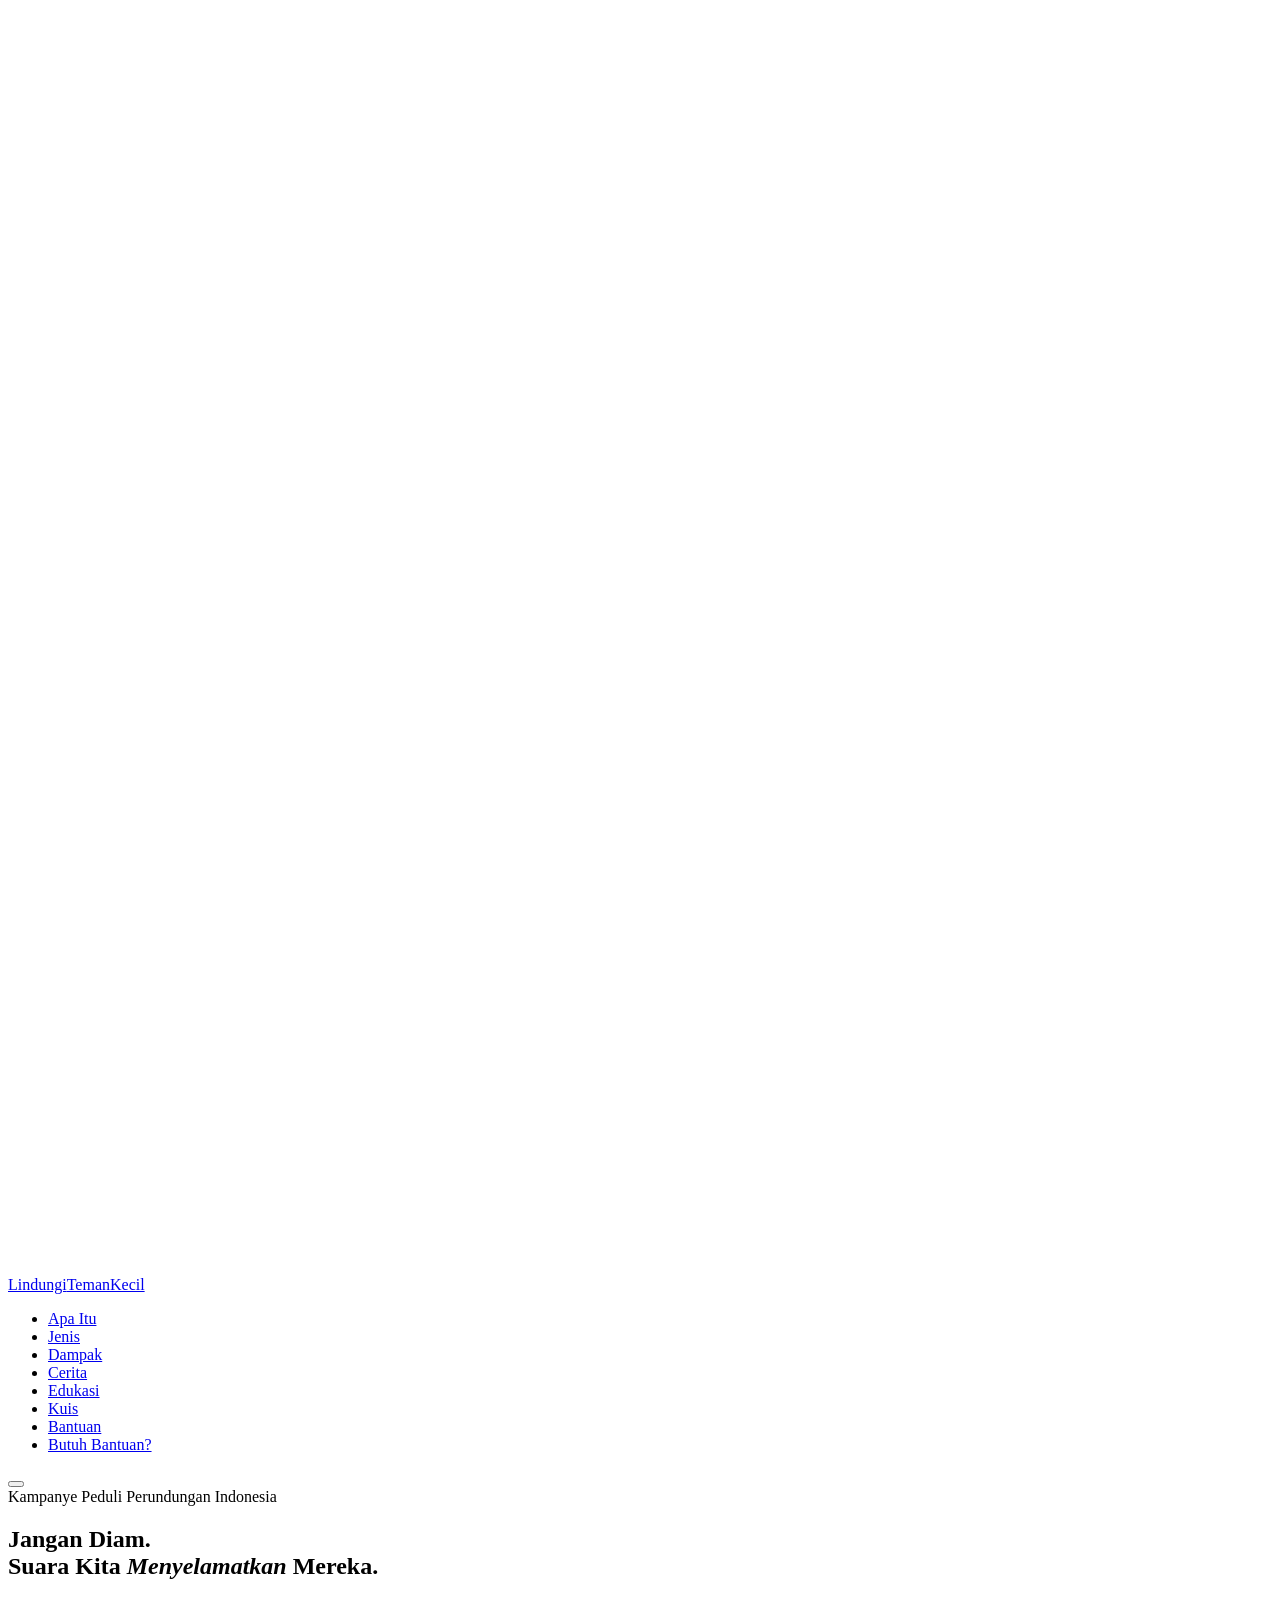
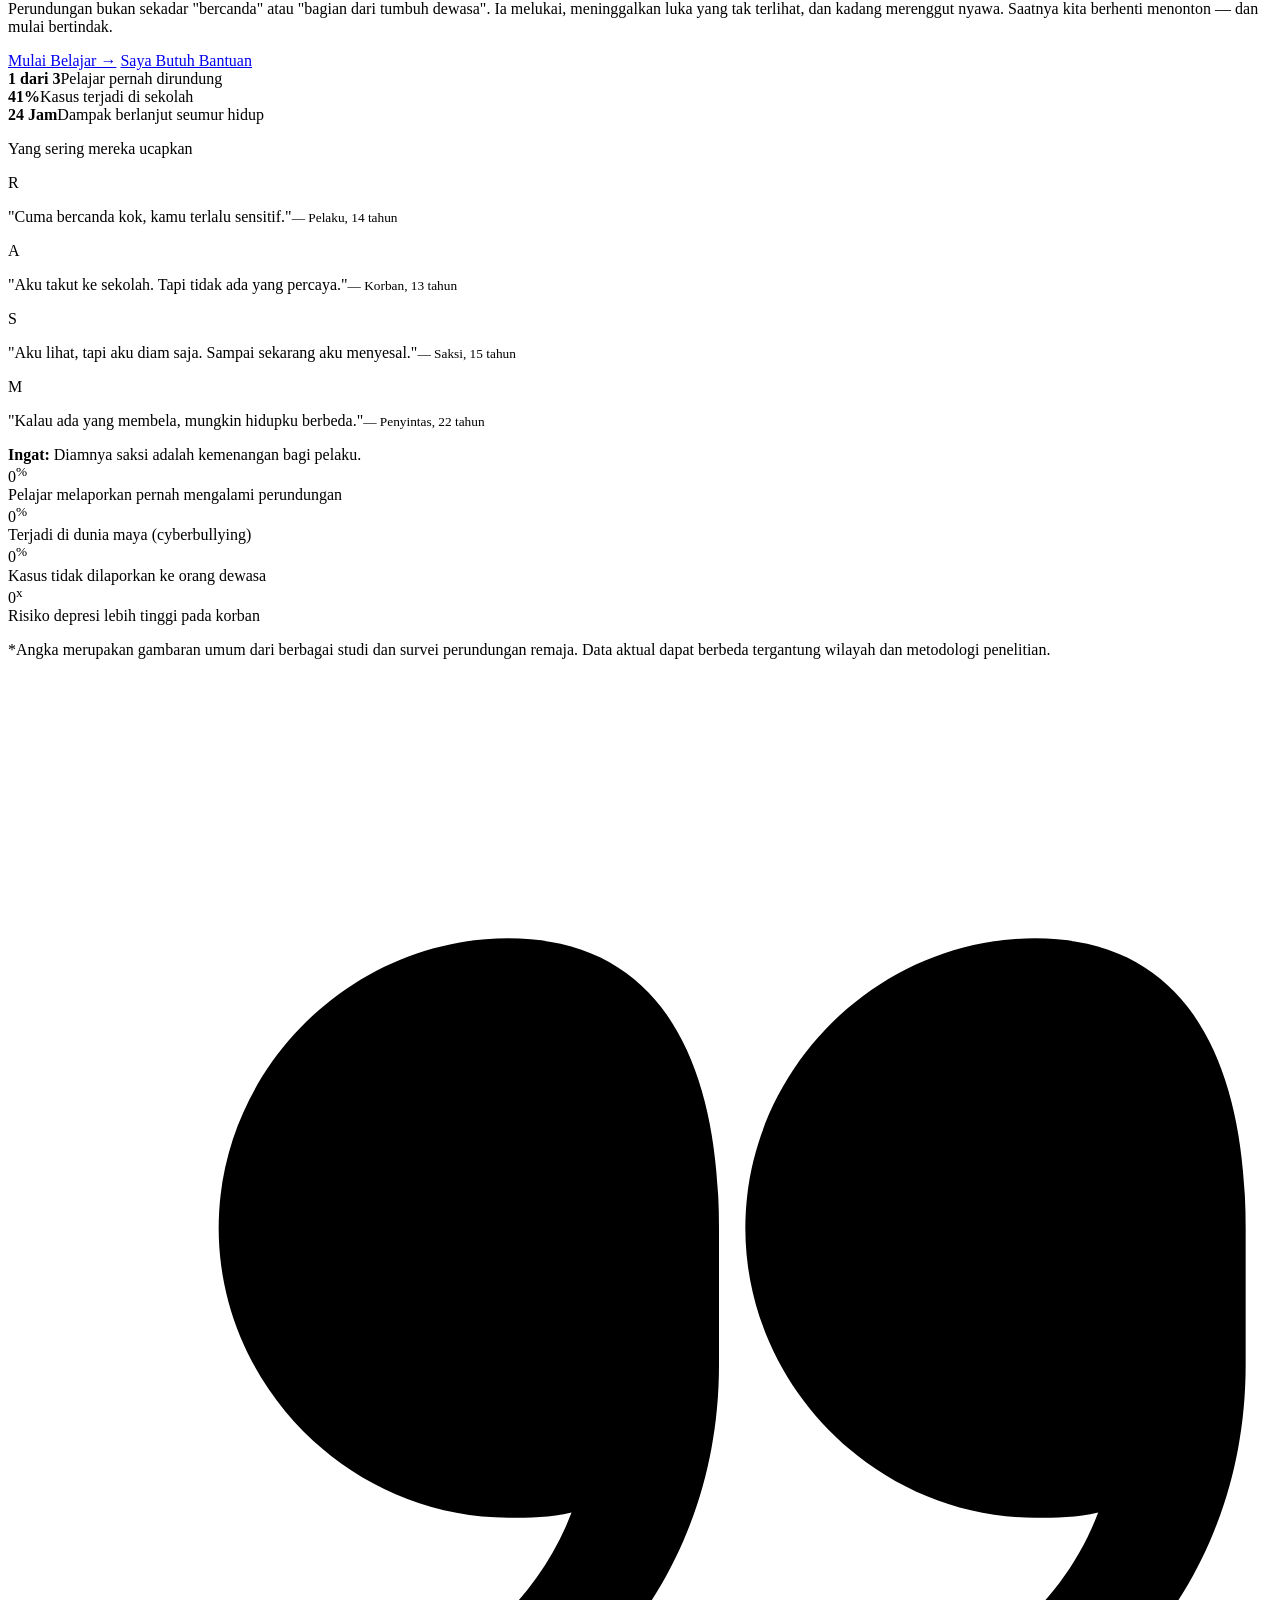
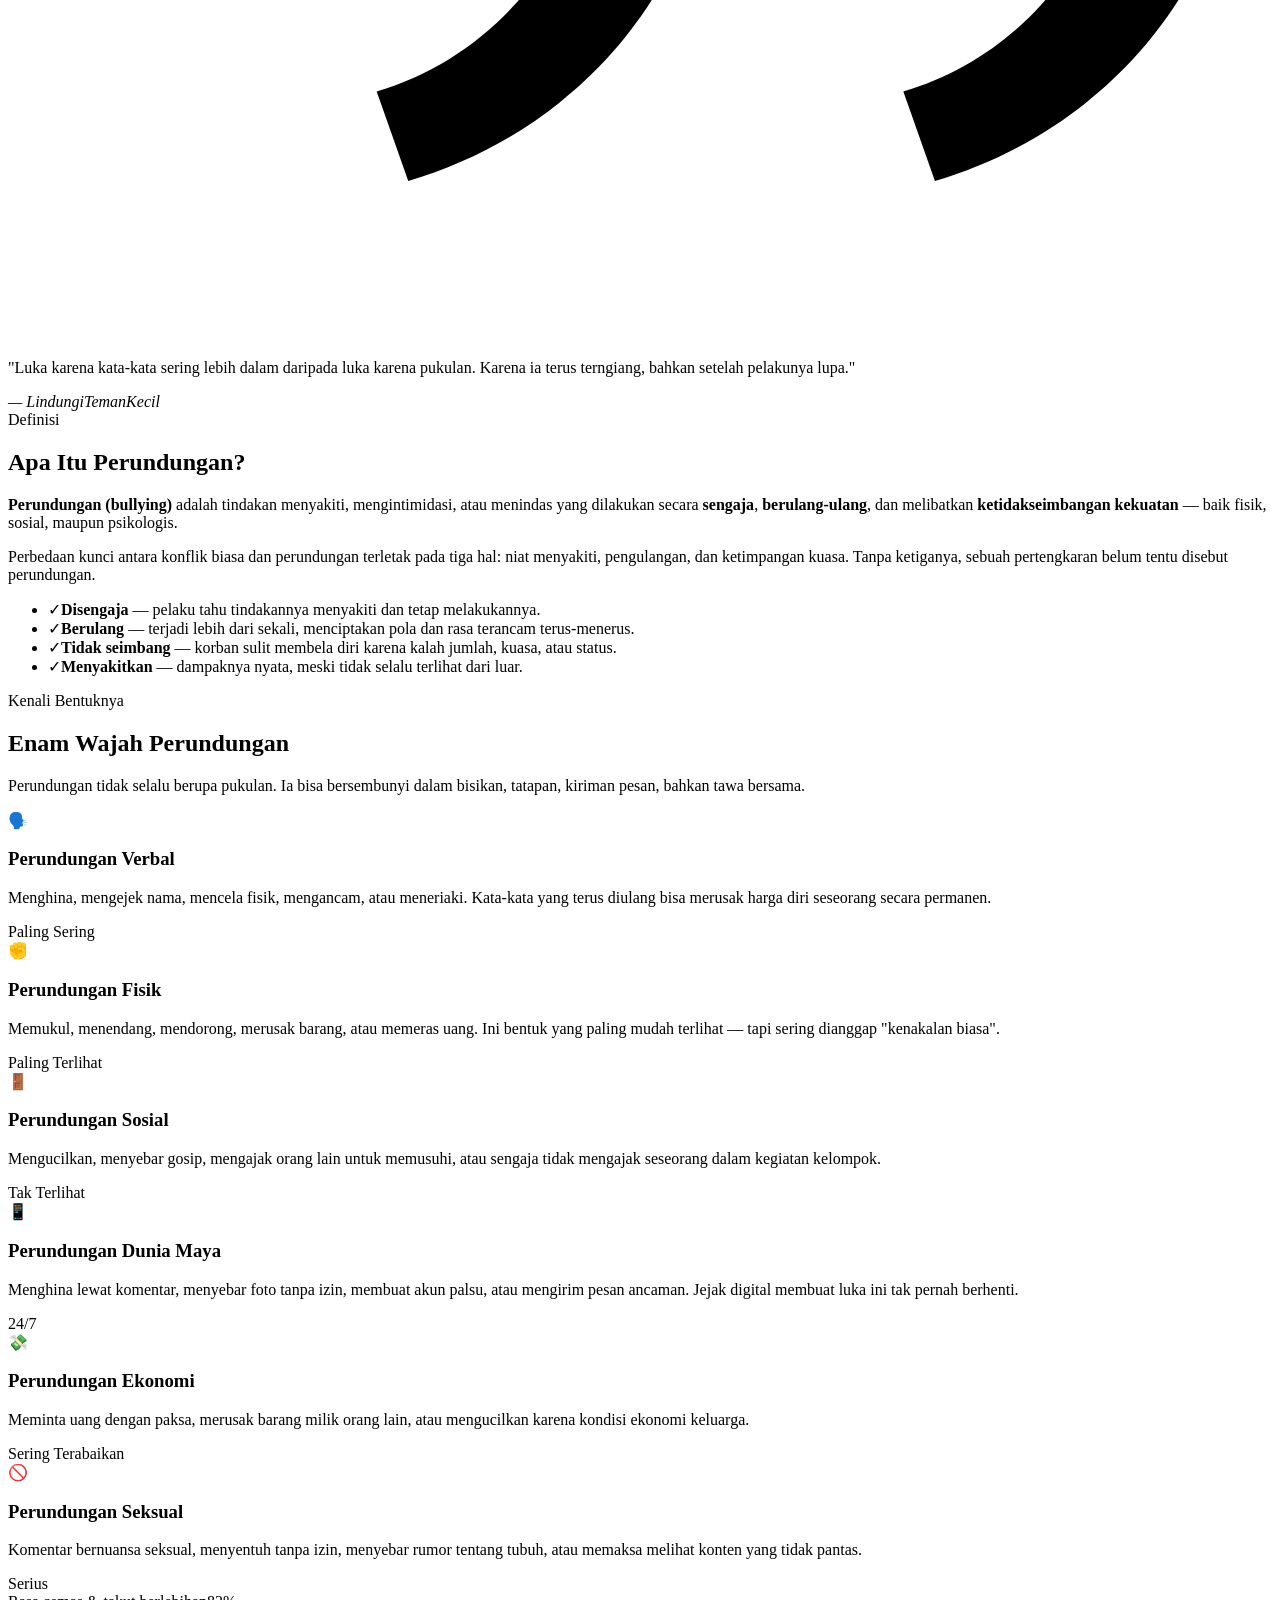
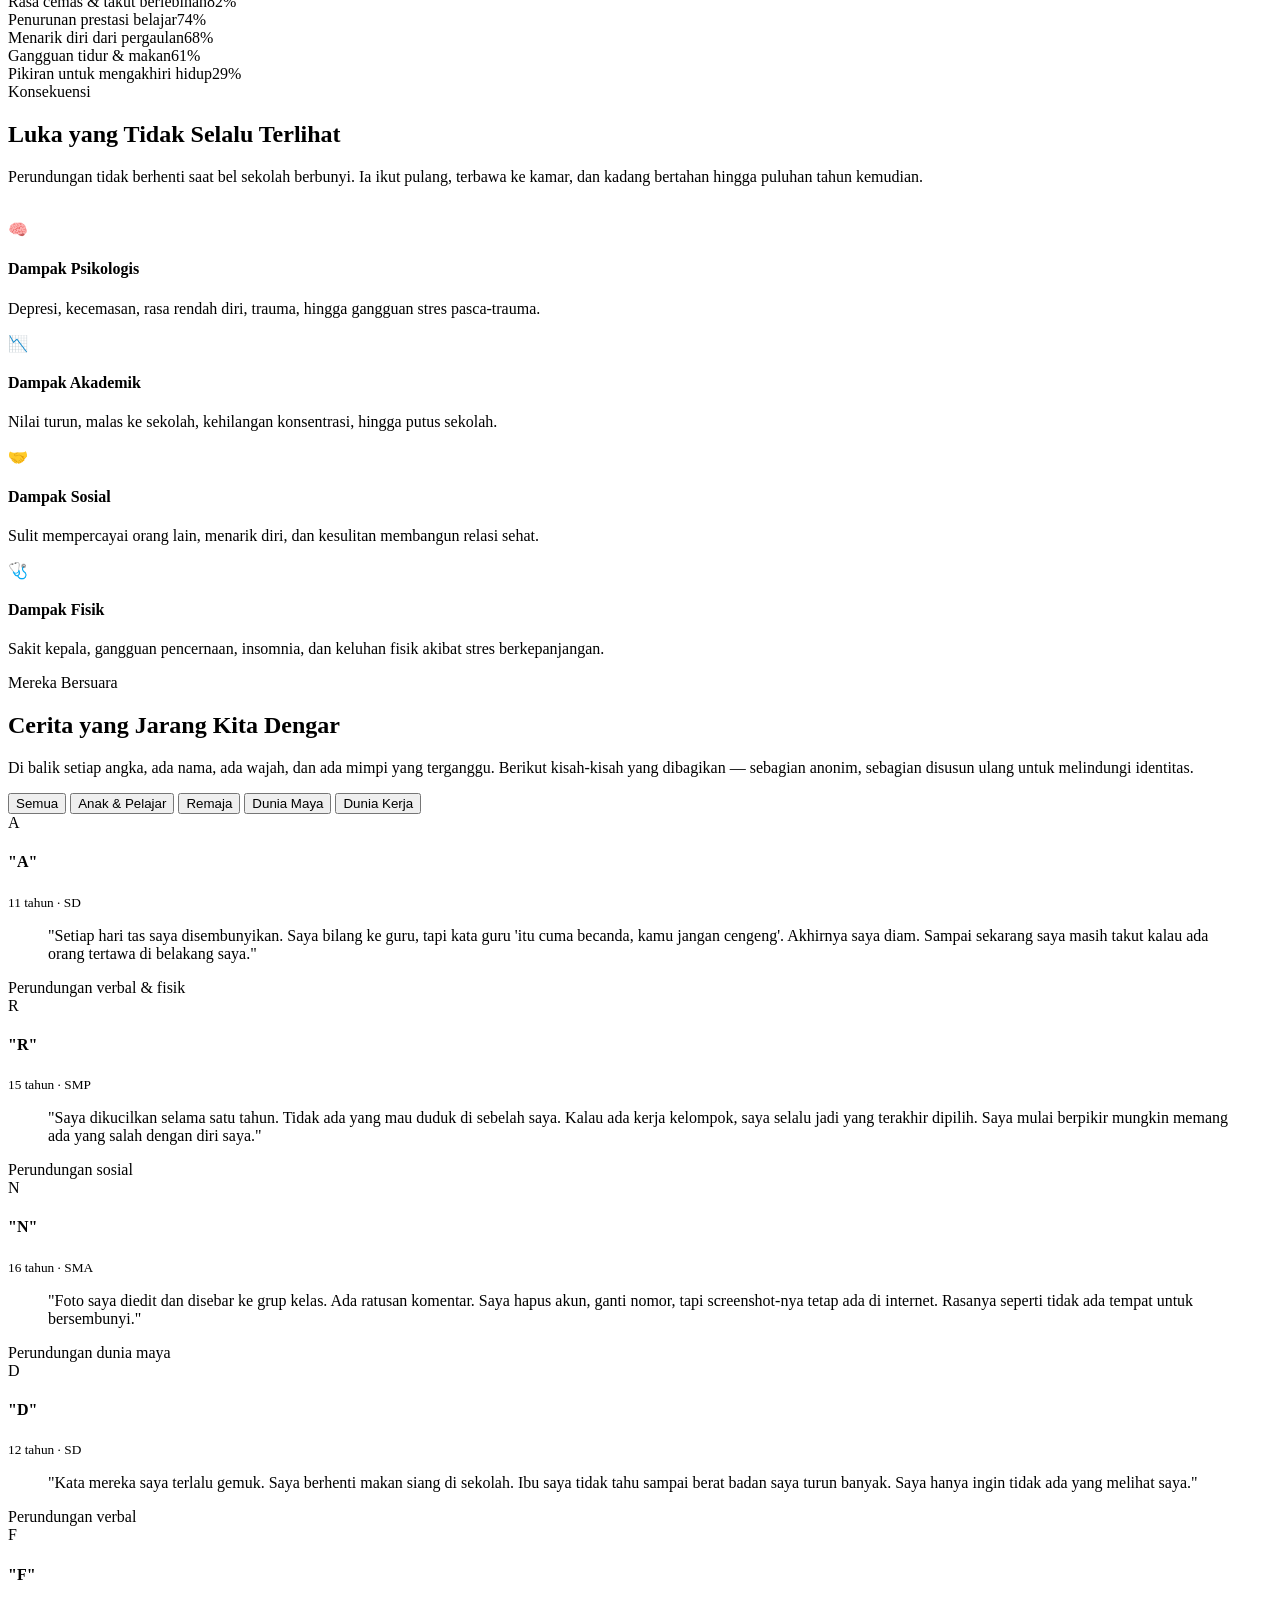
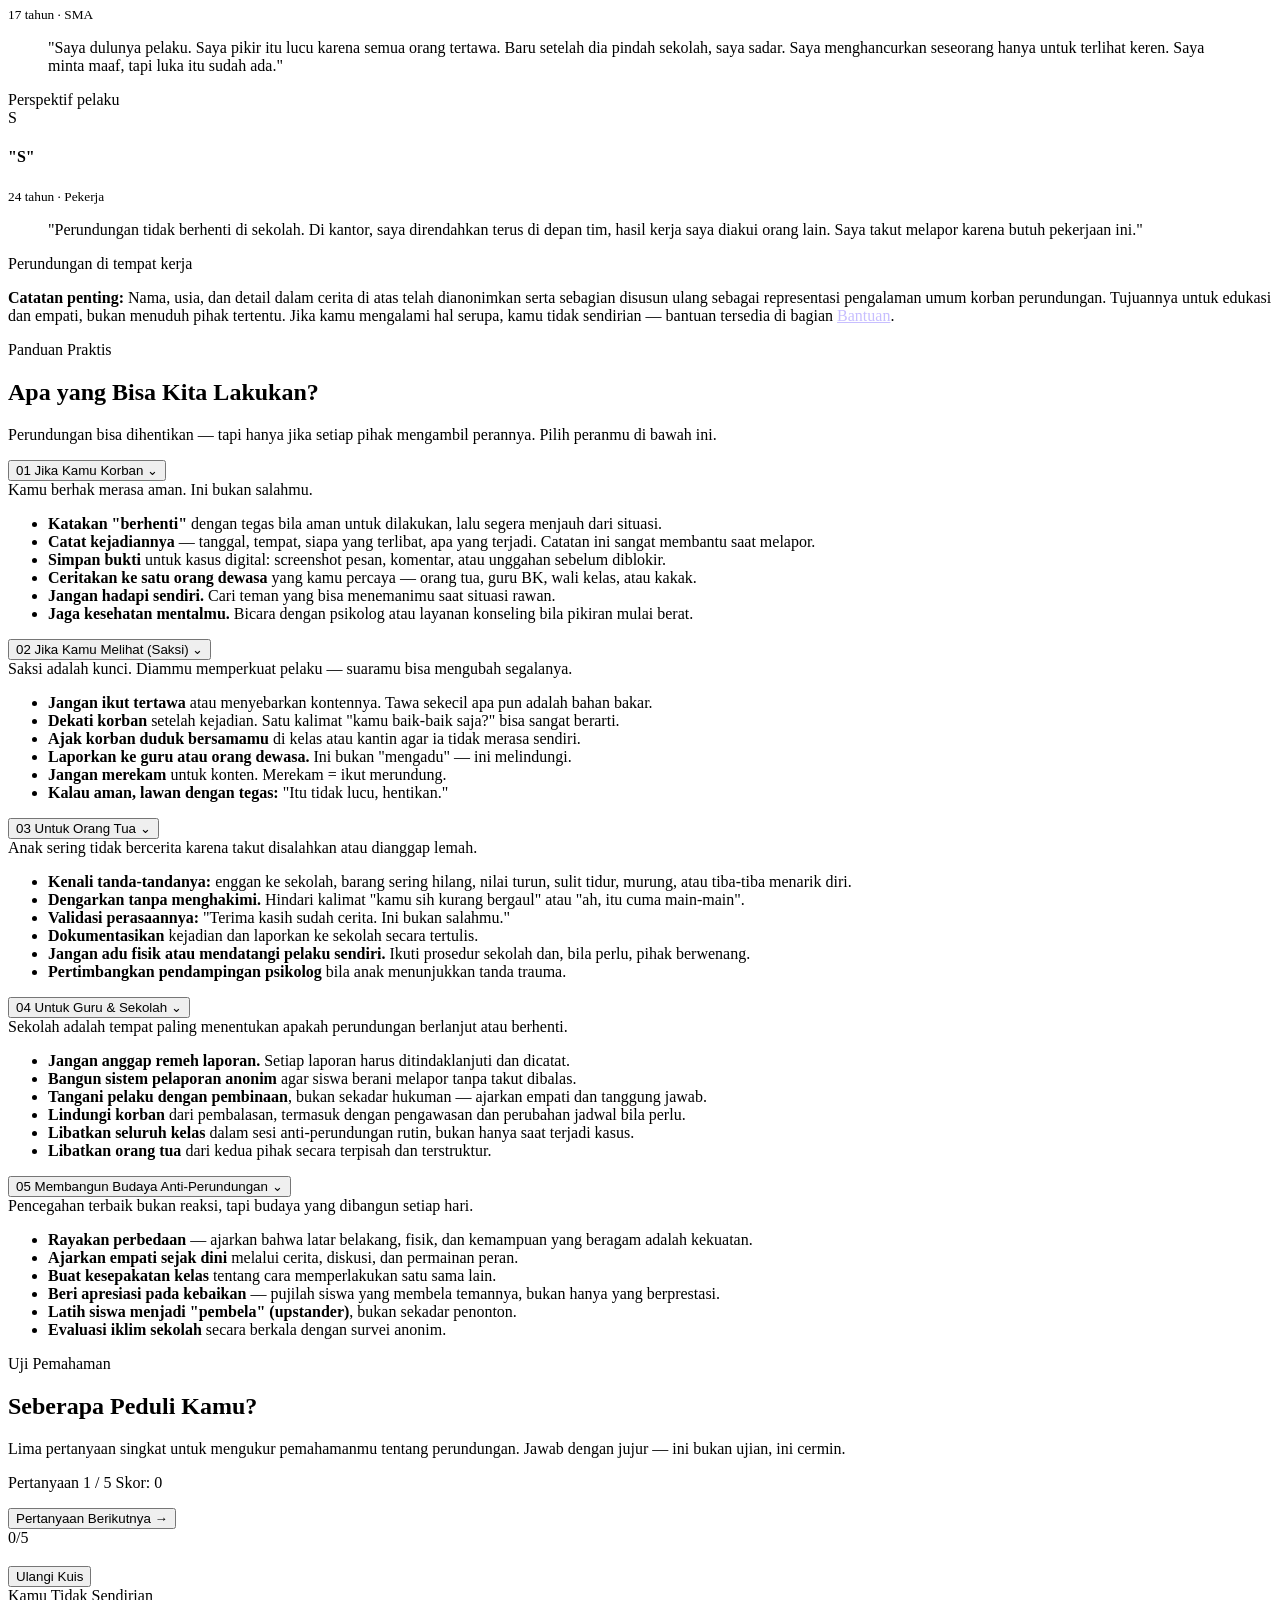
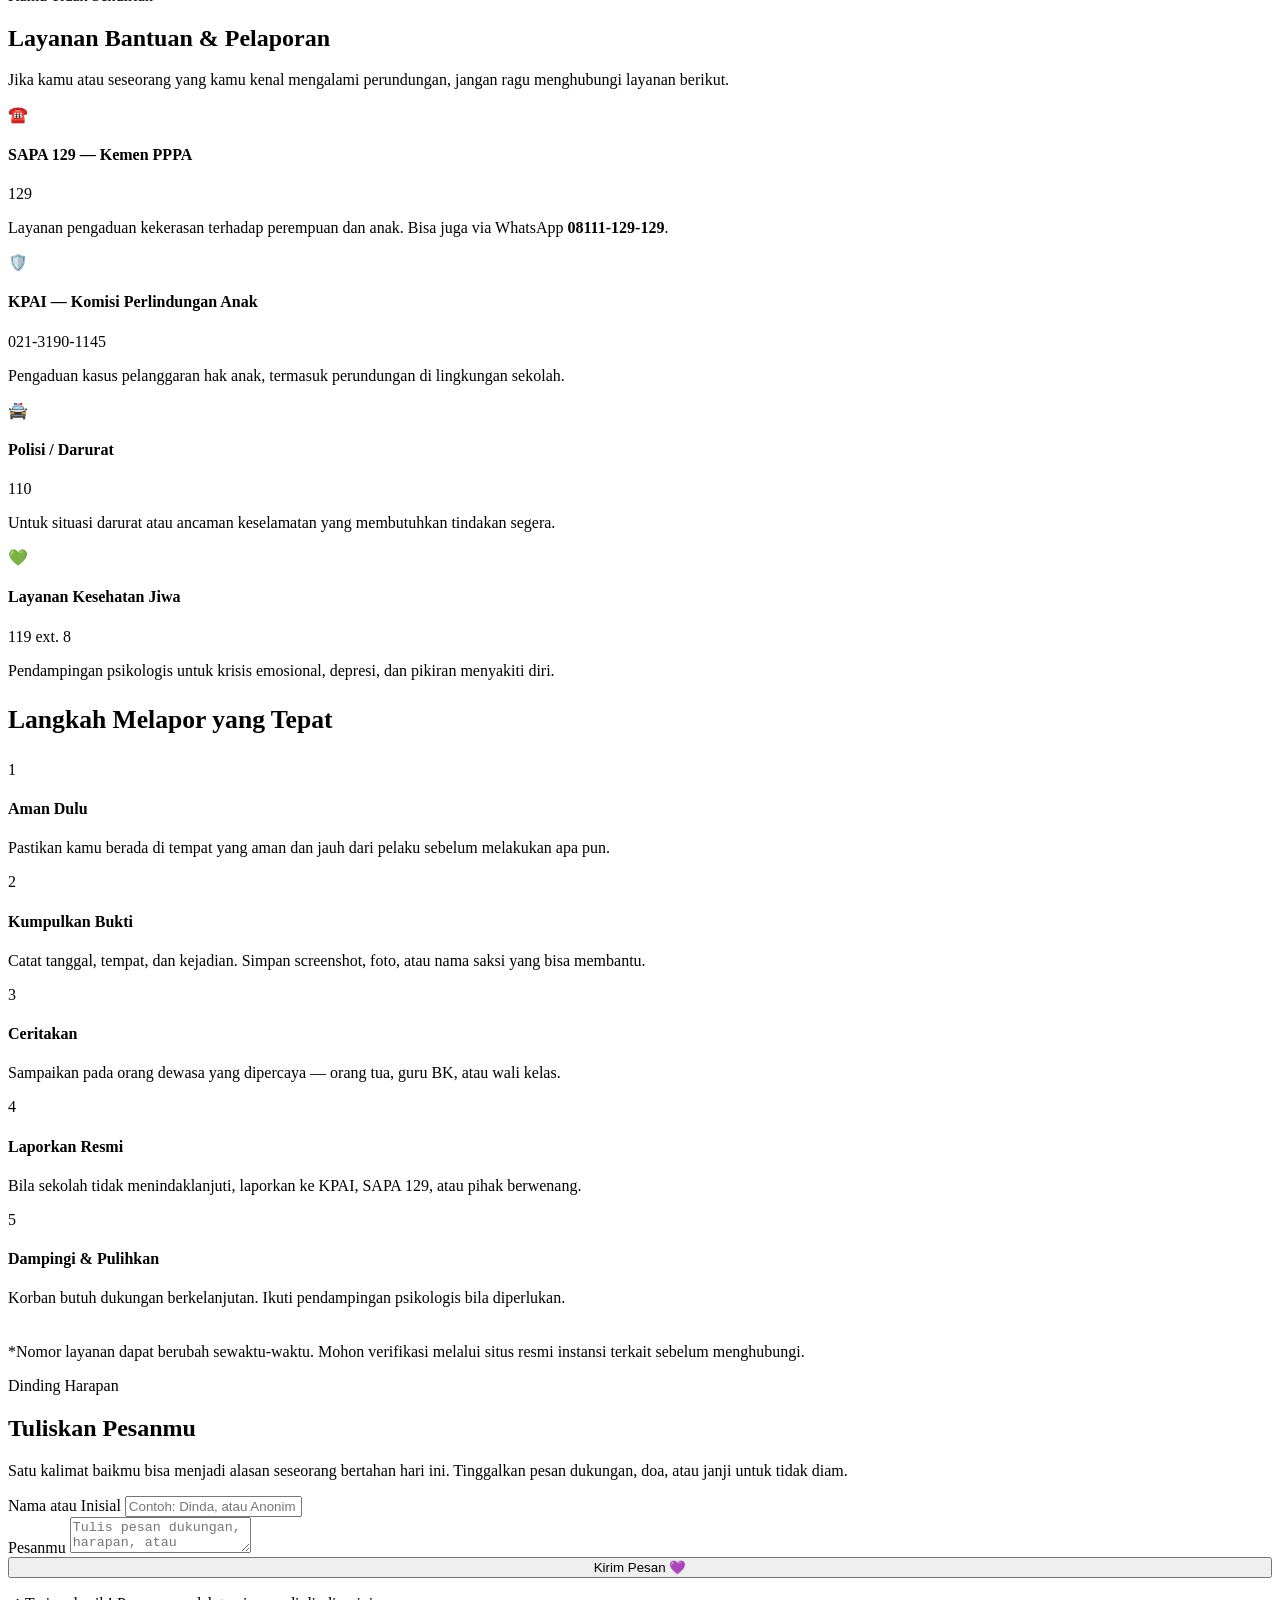
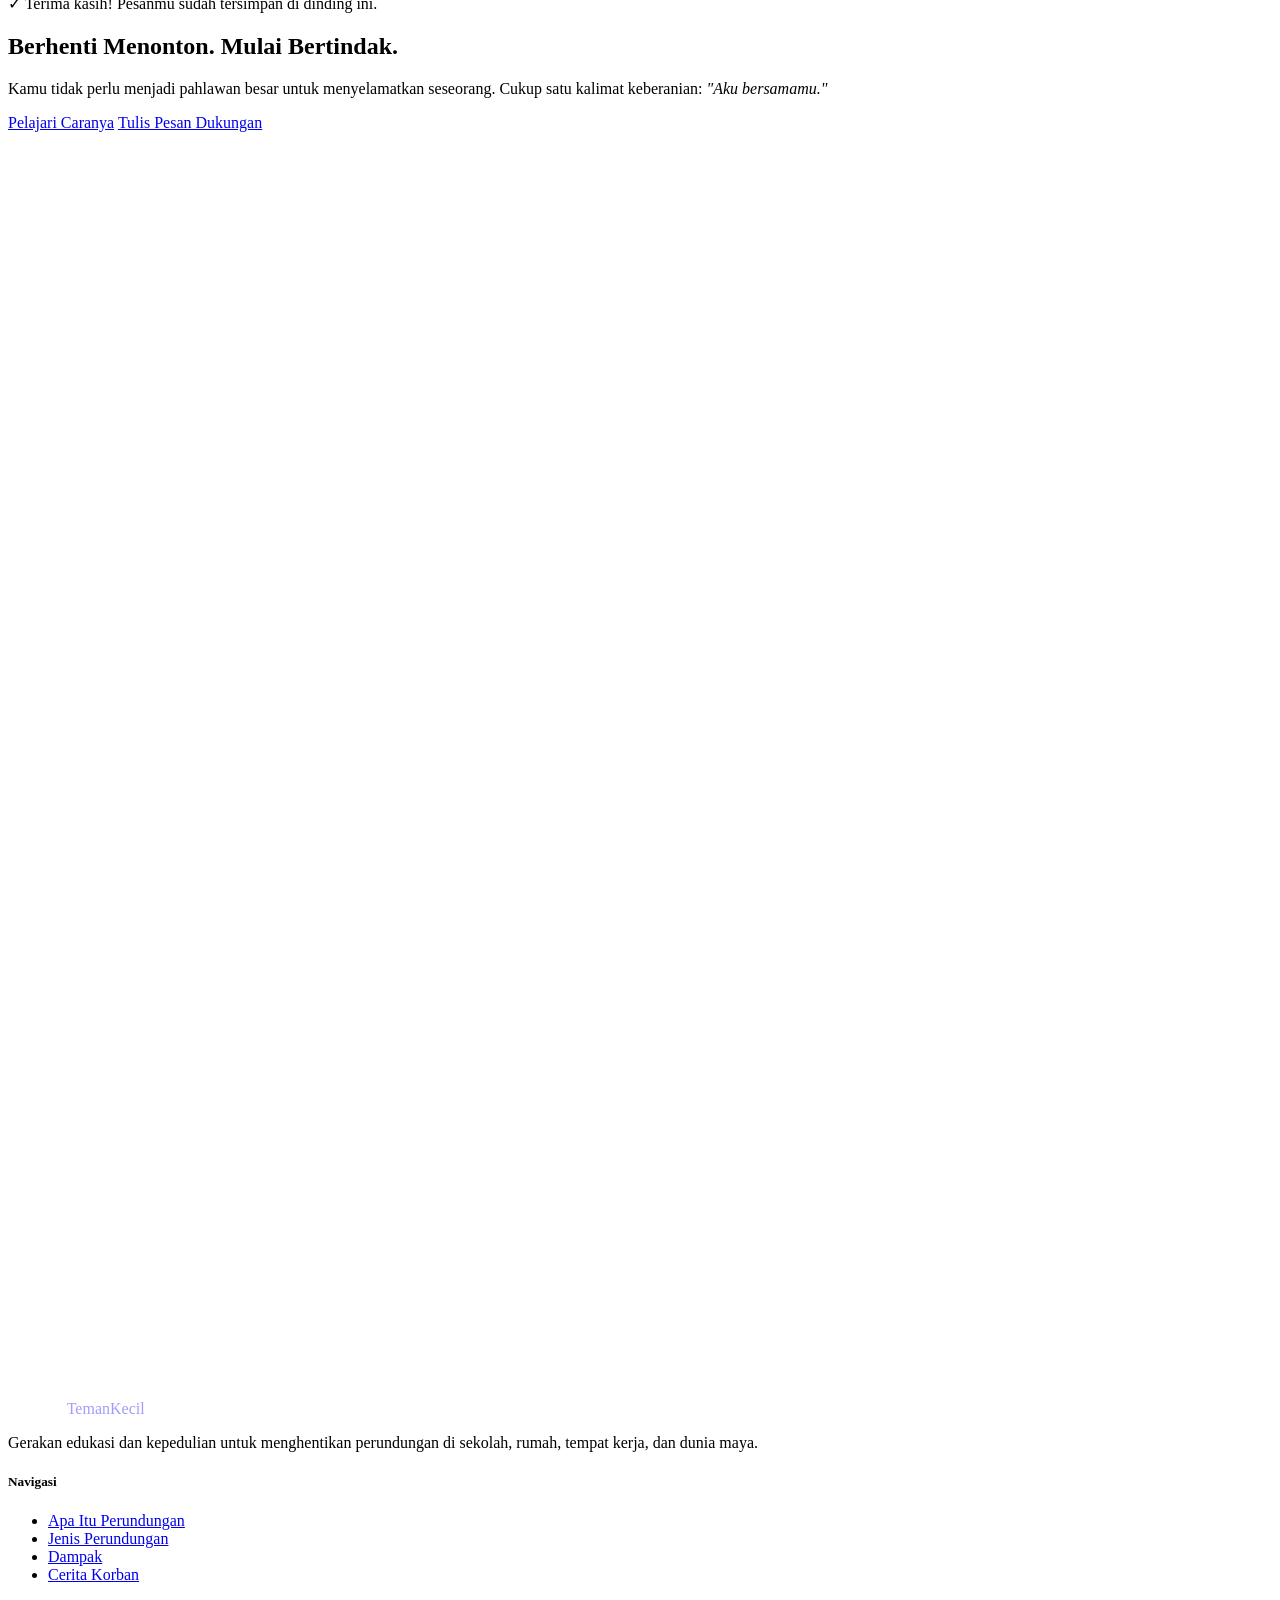
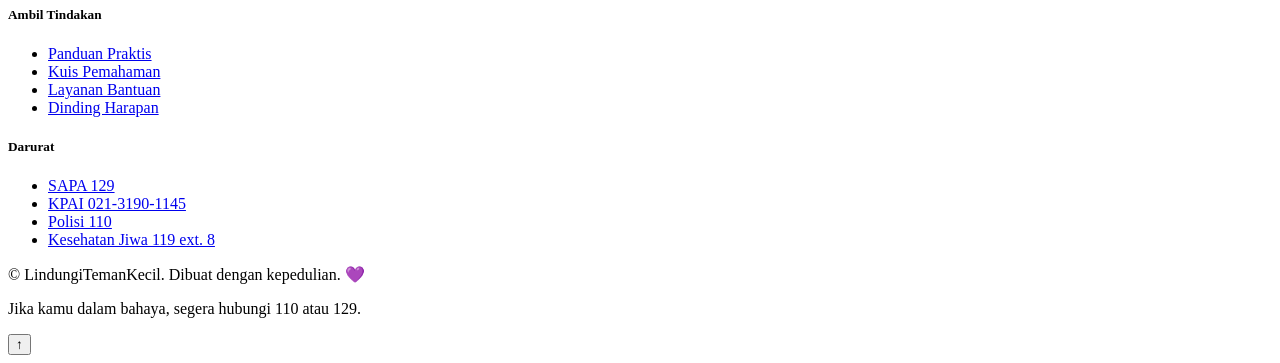
==== index.html @ 093e45ed "tinggal revisi" ====
<!DOCTYPE html>
<html lang="id">
<head>
<meta charset="UTF-8">
<meta name="viewport" content="width=device-width, initial-scale=1.0">
<title>LindungiTemanKecil — Bersama Hentikan Perundungan</title>
<meta name="description" content="LindungiTemanKecil: kampanye edukasi dan kepedulian untuk menghentikan perundungan (bullying) di sekolah, rumah, dan dunia maya.">
<link rel="preconnect" href="https://fonts.googleapis.com">
<link rel="preconnect" href="https://fonts.gstatic.com" crossorigin>
<link href="https://fonts.googleapis.com/css2?family=Plus+Jakarta+Sans:wght@400;500;600;700;800&display=swap" rel="stylesheet">
<link rel="stylesheet" href="../css/style.css">
</head>
<body>

<!-- ============================================================
     HEADER / NAVBAR
     ============================================================ -->
<header class="header" id="header">
  <nav class="container nav">
    <a href="#beranda" class="logo">
      <span class="logo__mark">
        <svg viewBox="0 0 24 24" fill="none" stroke="#fff" stroke-width="2" stroke-linecap="round" stroke-linejoin="round">
          <path d="M12 22s8-4 8-10V5l-8-3-8 3v7c0 6 8 10 8 10z"/>
          <path d="M9 12l2 2 4-4"/>
        </svg>
      </span>
      <span class="logo__text">Lindungi<span>TemanKecil</span></span>
    </a>

    <ul class="nav-menu" id="navMenu">
      <li><a href="#tentang">Apa Itu</a></li>
      <li><a href="#jenis">Jenis</a></li>
      <li><a href="#dampak">Dampak</a></li>
      <li><a href="#korban">Cerita</a></li>
      <li><a href="#edukasi">Edukasi</a></li>
      <li><a href="#kuis">Kuis</a></li>
      <li><a href="#bantuan">Bantuan</a></li>
      <li><a href="#bantuan" class="btn  nav-cta">Butuh Bantuan?</a></li>
    </ul>

    <button class="nav-toggle" id="navToggle" aria-label="Buka menu navigasi">
      <span></span><span></span><span></span>
    </button>
  </nav>
</header>

<!-- ============================================================
     HERO
     ============================================================ -->
<section class="hero" id="beranda">
  <div class="container hero__inner">
    <div class="hero__content">
      <div class="hero__badge">
        <span class="pulse-dot"></span>
        Kampanye Peduli Perundungan Indonesia
      </div>

      <h1>Jangan Diam.<br>Suara Kita <em>Menyelamatkan</em> Mereka.</h1>

      <p class="hero__lead">
        Perundungan bukan sekadar "bercanda" atau "bagian dari tumbuh dewasa".
        Ia melukai, meninggalkan luka yang tak terlihat, dan kadang merenggut nyawa.
        Saatnya kita berhenti menonton — dan mulai bertindak.
      </p>

      <div class="hero__actions">
        <a href="#edukasi" class="btn btn--primary">Mulai Belajar →</a>
        <a href="#bantuan" class="btn btn--ghost">Saya Butuh Bantuan</a>
      </div>

      <div class="hero__stats">
        <div class="hero__stat"><b>1 dari 3</b><span>Pelajar pernah dirundung</span></div>
        <div class="hero__stat"><b>41%</b><span>Kasus terjadi di sekolah</span></div>
        <div class="hero__stat"><b>24 Jam</b><span>Dampak berlanjut seumur hidup</span></div>
      </div>
    </div>

    <div class="hero__visual">
      <div class="hero-card">
        <p class="hero-card__title">Yang sering mereka ucapkan</p>

        <div class="avatar-row">
          <div class="avatar a1">R</div>
          <p>"Cuma bercanda kok, kamu terlalu sensitif."<small>— Pelaku, 14 tahun</small></p>
        </div>
        <div class="avatar-row">
          <div class="avatar a2">A</div>
          <p>"Aku takut ke sekolah. Tapi tidak ada yang percaya."<small>— Korban, 13 tahun</small></p>
        </div>
        <div class="avatar-row">
          <div class="avatar a3">S</div>
          <p>"Aku lihat, tapi aku diam saja. Sampai sekarang aku menyesal."<small>— Saksi, 15 tahun</small></p>
        </div>
        <div class="avatar-row">
          <div class="avatar a4">M</div>
          <p>"Kalau ada yang membela, mungkin hidupku berbeda."<small>— Penyintas, 22 tahun</small></p>
        </div>

        <div class="hero-card__note">
          <strong>Ingat:</strong> Diamnya saksi adalah kemenangan bagi pelaku.
        </div>
      </div>
    </div>
  </div>
</section>

<!-- ============================================================
     STATISTIK
     ============================================================ -->
<section class="stats">
  <div class="container">
    <div class="stats__grid">
      <div class="stat-item reveal">
        <div class="stat-item__num"><span data-count="36">0</span><sup>%</sup></div>
        <div class="stat-item__label">Pelajar melaporkan pernah mengalami perundungan</div>
      </div>
      <div class="stat-item reveal">
        <div class="stat-item__num"><span data-count="15">0</span><sup>%</sup></div>
        <div class="stat-item__label">Terjadi di dunia maya (cyberbullying)</div>
      </div>
      <div class="stat-item reveal">
        <div class="stat-item__num"><span data-count="70">0</span><sup>%</sup></div>
        <div class="stat-item__label">Kasus tidak dilaporkan ke orang dewasa</div>
      </div>
      <div class="stat-item reveal">
        <div class="stat-item__num"><span data-count="3">0</span><sup>x</sup></div>
        <div class="stat-item__label">Risiko depresi lebih tinggi pada korban</div>
      </div>
    </div>
    <p class="stats__source">
      *Angka merupakan gambaran umum dari berbagai studi dan survei perundungan remaja.
      Data aktual dapat berbeda tergantung wilayah dan metodologi penelitian.
    </p>
  </div>
</section>

<!-- ============================================================
     APA ITU PERUNDUNGAN
     ============================================================ -->
<section class="section" id="tentang">
  <div class="container">
    <div class="about__grid">
      <div class="reveal">
        <div class="about__quote">
          <svg viewBox="0 0 24 24" fill="currentColor"><path d="M9.5 5C6.5 5 4 7.5 4 10.5S6.5 16 9.5 16c.4 0 .8 0 1.2-.1-.6 1.6-2 2.9-3.7 3.4l.6 1.7c3.4-1 5.9-4 5.9-7.9V10.5C13.5 7.5 12.5 5 9.5 5zm10 0C16.5 5 14 7.5 14 10.5S16.5 16 19.5 16c.4 0 .8 0 1.2-.1-.6 1.6-2 2.9-3.7 3.4l.6 1.7c3.4-1 5.9-4 5.9-7.9V10.5C23.5 7.5 22.5 5 19.5 5z"/></svg>
          <p>"Luka karena kata-kata sering lebih dalam daripada luka karena pukulan. Karena ia terus terngiang, bahkan setelah pelakunya lupa."</p>
          <cite>— LindungiTemanKecil</cite>
        </div>
      </div>

      <div class="reveal">
        <span class="eyebrow">Definisi</span>
        <h2 class="section-title">Apa Itu <span class="gradient-text">Perundungan?</span></h2>

        <div class="definition">
          <b>Perundungan (bullying)</b> adalah tindakan menyakiti, mengintimidasi, atau menindas
          yang dilakukan secara <b>sengaja</b>, <b>berulang-ulang</b>, dan melibatkan
          <b>ketidakseimbangan kekuatan</b> — baik fisik, sosial, maupun psikologis.
        </div>

        <p class="section-sub">
          Perbedaan kunci antara konflik biasa dan perundungan terletak pada tiga hal:
          niat menyakiti, pengulangan, dan ketimpangan kuasa. Tanpa ketiganya, sebuah
          pertengkaran belum tentu disebut perundungan.
        </p>

        <ul class="about__list">
          <li><span class="check">✓</span><span><strong>Disengaja</strong> — pelaku tahu tindakannya menyakiti dan tetap melakukannya.</span></li>
          <li><span class="check">✓</span><span><strong>Berulang</strong> — terjadi lebih dari sekali, menciptakan pola dan rasa terancam terus-menerus.</span></li>
          <li><span class="check">✓</span><span><strong>Tidak seimbang</strong> — korban sulit membela diri karena kalah jumlah, kuasa, atau status.</span></li>
          <li><span class="check">✓</span><span><strong>Menyakitkan</strong> — dampaknya nyata, meski tidak selalu terlihat dari luar.</span></li>
        </ul>
      </div>
    </div>
  </div>
</section>

<!-- ============================================================
     JENIS PERUNDUNGAN
     ============================================================ -->
<section class="section section--soft" id="jenis">
  <div class="container">
    <div class="section-head section-head--center reveal">
      <span class="eyebrow">Kenali Bentuknya</span>
      <h2 class="section-title">Enam Wajah Perundungan</h2>
      <p class="section-sub">
        Perundungan tidak selalu berupa pukulan. Ia bisa bersembunyi dalam bisikan,
        tatapan, kiriman pesan, bahkan tawa bersama.
      </p>
    </div>

    <div class="types__grid">
      <article class="type-card reveal">
        <div class="type-card__icon tc-1">🗣️</div>
        <h3>Perundungan Verbal</h3>
        <p>Menghina, mengejek nama, mencela fisik, mengancam, atau meneriaki. Kata-kata yang terus diulang bisa merusak harga diri seseorang secara permanen.</p>
        <span class="type-card__tag">Paling Sering</span>
      </article>

      <article class="type-card reveal">
        <div class="type-card__icon tc-2">✊</div>
        <h3>Perundungan Fisik</h3>
        <p>Memukul, menendang, mendorong, merusak barang, atau memeras uang. Ini bentuk yang paling mudah terlihat — tapi sering dianggap "kenakalan biasa".</p>
        <span class="type-card__tag">Paling Terlihat</span>
      </article>

      <article class="type-card reveal">
        <div class="type-card__icon tc-3">🚪</div>
        <h3>Perundungan Sosial</h3>
        <p>Mengucilkan, menyebar gosip, mengajak orang lain untuk memusuhi, atau sengaja tidak mengajak seseorang dalam kegiatan kelompok.</p>
        <span class="type-card__tag">Tak Terlihat</span>
      </article>

      <article class="type-card reveal">
        <div class="type-card__icon tc-4">📱</div>
        <h3>Perundungan Dunia Maya</h3>
        <p>Menghina lewat komentar, menyebar foto tanpa izin, membuat akun palsu, atau mengirim pesan ancaman. Jejak digital membuat luka ini tak pernah berhenti.</p>
        <span class="type-card__tag">24/7</span>
      </article>

      <article class="type-card reveal">
        <div class="type-card__icon tc-5">💸</div>
        <h3>Perundungan Ekonomi</h3>
        <p>Meminta uang dengan paksa, merusak barang milik orang lain, atau mengucilkan karena kondisi ekonomi keluarga.</p>
        <span class="type-card__tag">Sering Terabaikan</span>
      </article>

      <article class="type-card reveal">
        <div class="type-card__icon tc-6">🚫</div>
        <h3>Perundungan Seksual</h3>
        <p>Komentar bernuansa seksual, menyentuh tanpa izin, menyebar rumor tentang tubuh, atau memaksa melihat konten yang tidak pantas.</p>
        <span class="type-card__tag">Serius</span>
      </article>
    </div>
  </div>
</section>

<!-- ============================================================
     DAMPAK
     ============================================================ -->
<section class="section" id="dampak">
  <div class="container">
    <div class="impact__grid">
      <div class="reveal">
        <div class="impact__visual">
          <div class="impact-bar">
            <div class="impact-bar__top"><span>Rasa cemas & takut berlebihan</span><span>82%</span></div>
            <div class="impact-bar__track"><div class="impact-bar__fill" data-width="82"></div></div>
          </div>
          <div class="impact-bar">
            <div class="impact-bar__top"><span>Penurunan prestasi belajar</span><span>74%</span></div>
            <div class="impact-bar__track"><div class="impact-bar__fill" data-width="74"></div></div>
          </div>
          <div class="impact-bar">
            <div class="impact-bar__top"><span>Menarik diri dari pergaulan</span><span>68%</span></div>
            <div class="impact-bar__track"><div class="impact-bar__fill" data-width="68"></div></div>
          </div>
          <div class="impact-bar">
            <div class="impact-bar__top"><span>Gangguan tidur & makan</span><span>61%</span></div>
            <div class="impact-bar__track"><div class="impact-bar__fill" data-width="61"></div></div>
          </div>
          <div class="impact-bar">
            <div class="impact-bar__top"><span>Pikiran untuk mengakhiri hidup</span><span>29%</span></div>
            <div class="impact-bar__track"><div class="impact-bar__fill" data-width="29"></div></div>
          </div>
        </div>
      </div>

      <div class="reveal">
        <span class="eyebrow">Konsekuensi</span>
        <h2 class="section-title">Luka yang Tidak Selalu Terlihat</h2>
        <p class="section-sub" style="margin-bottom:34px;">
          Perundungan tidak berhenti saat bel sekolah berbunyi. Ia ikut pulang,
          terbawa ke kamar, dan kadang bertahan hingga puluhan tahun kemudian.
        </p>

        <div class="impact-list">
          <div class="impact-item">
            <div class="impact-item__icon">🧠</div>
            <div>
              <h4>Dampak Psikologis</h4>
              <p>Depresi, kecemasan, rasa rendah diri, trauma, hingga gangguan stres pasca-trauma.</p>
            </div>
          </div>
          <div class="impact-item">
            <div class="impact-item__icon">📉</div>
            <div>
              <h4>Dampak Akademik</h4>
              <p>Nilai turun, malas ke sekolah, kehilangan konsentrasi, hingga putus sekolah.</p>
            </div>
          </div>
          <div class="impact-item">
            <div class="impact-item__icon">🤝</div>
            <div>
              <h4>Dampak Sosial</h4>
              <p>Sulit mempercayai orang lain, menarik diri, dan kesulitan membangun relasi sehat.</p>
            </div>
          </div>
          <div class="impact-item">
            <div class="impact-item__icon">🩺</div>
            <div>
              <h4>Dampak Fisik</h4>
              <p>Sakit kepala, gangguan pencernaan, insomnia, dan keluhan fisik akibat stres berkepanjangan.</p>
            </div>
          </div>
        </div>
      </div>
    </div>
  </div>
</section>

<!-- ============================================================
     CERITA KORBAN
     ============================================================ -->
<section class="section stories" id="korban">
  <div class="container">
    <div class="section-head section-head--center reveal">
      <span class="eyebrow">Mereka Bersuara</span>
      <h2 class="section-title">Cerita yang Jarang Kita Dengar</h2>
      <p class="section-sub">
        Di balik setiap angka, ada nama, ada wajah, dan ada mimpi yang terganggu.
        Berikut kisah-kisah yang dibagikan — sebagian anonim, sebagian disusun ulang
        untuk melindungi identitas.
      </p>
    </div>

    <div class="filter-bar reveal">
      <button class="filter-btn active" data-filter="all">Semua</button>
      <button class="filter-btn" data-filter="anak">Anak & Pelajar</button>
      <button class="filter-btn" data-filter="remaja">Remaja</button>
      <button class="filter-btn" data-filter="cyber">Dunia Maya</button>
      <button class="filter-btn" data-filter="kerja">Dunia Kerja</button>
    </div>

    <div class="stories__grid" id="storiesGrid">

      <article class="story-card reveal" data-cat="anak">
        <div class="story-card__head">
          <div class="avatar a1">A</div>
          <div>
            <h4>"A"</h4>
            <small>11 tahun · SD</small>
          </div>
        </div>
        <blockquote>
          "Setiap hari tas saya disembunyikan. Saya bilang ke guru, tapi kata guru
          'itu cuma becanda, kamu jangan cengeng'. Akhirnya saya diam. Sampai
          sekarang saya masih takut kalau ada orang tertawa di belakang saya."
        </blockquote>
        <div class="story-card__foot"><span class="dot"></span> Perundungan verbal & fisik</div>
      </article>

      <article class="story-card reveal" data-cat="remaja">
        <div class="story-card__head">
          <div class="avatar a2">R</div>
          <div>
            <h4>"R"</h4>
            <small>15 tahun · SMP</small>
          </div>
        </div>
        <blockquote>
          "Saya dikucilkan selama satu tahun. Tidak ada yang mau duduk di sebelah saya.
          Kalau ada kerja kelompok, saya selalu jadi yang terakhir dipilih. Saya
          mulai berpikir mungkin memang ada yang salah dengan diri saya."
        </blockquote>
        <div class="story-card__foot"><span class="dot"></span> Perundungan sosial</div>
      </article>

      <article class="story-card reveal" data-cat="cyber">
        <div class="story-card__head">
          <div class="avatar a3">N</div>
          <div>
            <h4>"N"</h4>
            <small>16 tahun · SMA</small>
          </div>
        </div>
        <blockquote>
          "Foto saya diedit dan disebar ke grup kelas. Ada ratusan komentar.
          Saya hapus akun, ganti nomor, tapi screenshot-nya tetap ada di internet.
          Rasanya seperti tidak ada tempat untuk bersembunyi."
        </blockquote>
        <div class="story-card__foot"><span class="dot"></span> Perundungan dunia maya</div>
      </article>

      <article class="story-card reveal" data-cat="anak">
        <div class="story-card__head">
          <div class="avatar a4">D</div>
          <div>
            <h4>"D"</h4>
            <small>12 tahun · SD</small>
          </div>
        </div>
        <blockquote>
          "Kata mereka saya terlalu gemuk. Saya berhenti makan siang di sekolah.
          Ibu saya tidak tahu sampai berat badan saya turun banyak. Saya hanya
          ingin tidak ada yang melihat saya."
        </blockquote>
        <div class="story-card__foot"><span class="dot"></span> Perundungan verbal</div>
      </article>

      <article class="story-card reveal" data-cat="remaja">
        <div class="story-card__head">
          <div class="avatar a1">F</div>
          <div>
            <h4>"F"</h4>
            <small>17 tahun · SMA</small>
          </div>
        </div>
        <blockquote>
          "Saya dulunya pelaku. Saya pikir itu lucu karena semua orang tertawa.
          Baru setelah dia pindah sekolah, saya sadar. Saya menghancurkan seseorang
          hanya untuk terlihat keren. Saya minta maaf, tapi luka itu sudah ada."
        </blockquote>
        <div class="story-card__foot"><span class="dot"></span> Perspektif pelaku</div>
      </article>

      <article class="story-card reveal" data-cat="kerja">
        <div class="story-card__head">
          <div class="avatar a2">S</div>
          <div>
            <h4>"S"</h4>
            <small>24 tahun · Pekerja</small>
          </div>
        </div>
        <blockquote>
          "Perundungan tidak berhenti di sekolah. Di kantor, saya direndahkan terus
          di depan tim, hasil kerja saya diakui orang lain. Saya takut melapor
          karena butuh pekerjaan ini."
        </blockquote>
        <div class="story-card__foot"><span class="dot"></span> Perundungan di tempat kerja</div>
      </article>

    </div>

    <p class="stories__disclaimer reveal">
      <strong>Catatan penting:</strong> Nama, usia, dan detail dalam cerita di atas
      telah dianonimkan serta sebagian disusun ulang sebagai representasi pengalaman
      umum korban perundungan. Tujuannya untuk edukasi dan empati, bukan menuduh
      pihak tertentu. Jika kamu mengalami hal serupa, kamu tidak sendirian —
      bantuan tersedia di bagian <a href="#bantuan" style="color:#C7BEFF;text-decoration:underline;">Bantuan</a>.
    </p>
  </div>
</section>

<!-- ============================================================
     EDUKASI / AKORDEON
     ============================================================ -->
<section class="section section--soft" id="edukasi">
  <div class="container">
    <div class="section-head section-head--center reveal">
      <span class="eyebrow">Panduan Praktis</span>
      <h2 class="section-title">Apa yang Bisa Kita Lakukan?</h2>
      <p class="section-sub">
        Perundungan bisa dihentikan — tapi hanya jika setiap pihak mengambil perannya.
        Pilih peranmu di bawah ini.
      </p>
    </div>

    <div class="accordion" id="accordion">

      <div class="acc-item">
        <button class="acc-head">
          <span class="acc-num">01</span>
          Jika Kamu Korban
          <span class="acc-arrow">⌄</span>
        </button>
        <div class="acc-body">
          <div class="acc-body__inner">
            Kamu berhak merasa aman. Ini bukan salahmu.
            <ul>
              <li><strong>Katakan "berhenti"</strong> dengan tegas bila aman untuk dilakukan, lalu segera menjauh dari situasi.</li>
              <li><strong>Catat kejadiannya</strong> — tanggal, tempat, siapa yang terlibat, apa yang terjadi. Catatan ini sangat membantu saat melapor.</li>
              <li><strong>Simpan bukti</strong> untuk kasus digital: screenshot pesan, komentar, atau unggahan sebelum diblokir.</li>
              <li><strong>Ceritakan ke satu orang dewasa</strong> yang kamu percaya — orang tua, guru BK, wali kelas, atau kakak.</li>
              <li><strong>Jangan hadapi sendiri.</strong> Cari teman yang bisa menemanimu saat situasi rawan.</li>
              <li><strong>Jaga kesehatan mentalmu.</strong> Bicara dengan psikolog atau layanan konseling bila pikiran mulai berat.</li>
            </ul>
          </div>
        </div>
      </div>

      <div class="acc-item">
        <button class="acc-head">
          <span class="acc-num">02</span>
          Jika Kamu Melihat (Saksi)
          <span class="acc-arrow">⌄</span>
        </button>
        <div class="acc-body">
          <div class="acc-body__inner">
            Saksi adalah kunci. Diammu memperkuat pelaku — suaramu bisa mengubah segalanya.
            <ul>
              <li><strong>Jangan ikut tertawa</strong> atau menyebarkan kontennya. Tawa sekecil apa pun adalah bahan bakar.</li>
              <li><strong>Dekati korban</strong> setelah kejadian. Satu kalimat "kamu baik-baik saja?" bisa sangat berarti.</li>
              <li><strong>Ajak korban duduk bersamamu</strong> di kelas atau kantin agar ia tidak merasa sendiri.</li>
              <li><strong>Laporkan ke guru atau orang dewasa.</strong> Ini bukan "mengadu" — ini melindungi.</li>
              <li><strong>Jangan merekam</strong> untuk konten. Merekam = ikut merundung.</li>
              <li><strong>Kalau aman, lawan dengan tegas:</strong> "Itu tidak lucu, hentikan."</li>
            </ul>
          </div>
        </div>
      </div>

      <div class="acc-item">
        <button class="acc-head">
          <span class="acc-num">03</span>
          Untuk Orang Tua
          <span class="acc-arrow">⌄</span>
        </button>
        <div class="acc-body">
          <div class="acc-body__inner">
            Anak sering tidak bercerita karena takut disalahkan atau dianggap lemah.
            <ul>
              <li><strong>Kenali tanda-tandanya:</strong> enggan ke sekolah, barang sering hilang, nilai turun, sulit tidur, murung, atau tiba-tiba menarik diri.</li>
              <li><strong>Dengarkan tanpa menghakimi.</strong> Hindari kalimat "kamu sih kurang bergaul" atau "ah, itu cuma main-main".</li>
              <li><strong>Validasi perasaannya:</strong> "Terima kasih sudah cerita. Ini bukan salahmu."</li>
              <li><strong>Dokumentasikan</strong> kejadian dan laporkan ke sekolah secara tertulis.</li>
              <li><strong>Jangan adu fisik atau mendatangi pelaku sendiri.</strong> Ikuti prosedur sekolah dan, bila perlu, pihak berwenang.</li>
              <li><strong>Pertimbangkan pendampingan psikolog</strong> bila anak menunjukkan tanda trauma.</li>
            </ul>
          </div>
        </div>
      </div>

      <div class="acc-item">
        <button class="acc-head">
          <span class="acc-num">04</span>
          Untuk Guru & Sekolah
          <span class="acc-arrow">⌄</span>
        </button>
        <div class="acc-body">
          <div class="acc-body__inner">
            Sekolah adalah tempat paling menentukan apakah perundungan berlanjut atau berhenti.
            <ul>
              <li><strong>Jangan anggap remeh laporan.</strong> Setiap laporan harus ditindaklanjuti dan dicatat.</li>
              <li><strong>Bangun sistem pelaporan anonim</strong> agar siswa berani melapor tanpa takut dibalas.</li>
              <li><strong>Tangani pelaku dengan pembinaan</strong>, bukan sekadar hukuman — ajarkan empati dan tanggung jawab.</li>
              <li><strong>Lindungi korban</strong> dari pembalasan, termasuk dengan pengawasan dan perubahan jadwal bila perlu.</li>
              <li><strong>Libatkan seluruh kelas</strong> dalam sesi anti-perundungan rutin, bukan hanya saat terjadi kasus.</li>
              <li><strong>Libatkan orang tua</strong> dari kedua pihak secara terpisah dan terstruktur.</li>
            </ul>
          </div>
        </div>
      </div>

      <div class="acc-item">
        <button class="acc-head">
          <span class="acc-num">05</span>
          Membangun Budaya Anti-Perundungan
          <span class="acc-arrow">⌄</span>
        </button>
        <div class="acc-body">
          <div class="acc-body__inner">
            Pencegahan terbaik bukan reaksi, tapi budaya yang dibangun setiap hari.
            <ul>
              <li><strong>Rayakan perbedaan</strong> — ajarkan bahwa latar belakang, fisik, dan kemampuan yang beragam adalah kekuatan.</li>
              <li><strong>Ajarkan empati sejak dini</strong> melalui cerita, diskusi, dan permainan peran.</li>
              <li><strong>Buat kesepakatan kelas</strong> tentang cara memperlakukan satu sama lain.</li>
              <li><strong>Beri apresiasi pada kebaikan</strong> — pujilah siswa yang membela temannya, bukan hanya yang berprestasi.</li>
              <li><strong>Latih siswa menjadi "pembela" (upstander)</strong>, bukan sekadar penonton.</li>
              <li><strong>Evaluasi iklim sekolah</strong> secara berkala dengan survei anonim.</li>
            </ul>
          </div>
        </div>
      </div>

    </div>
  </div>
</section>

<!-- ============================================================
     KUIS
     ============================================================ -->
<section class="section quiz" id="kuis">
  <div class="container">
    <div class="section-head section-head--center reveal">
      <span class="eyebrow">Uji Pemahaman</span>
      <h2 class="section-title">Seberapa Peduli Kamu?</h2>
      <p class="section-sub">
        Lima pertanyaan singkat untuk mengukur pemahamanmu tentang perundungan.
        Jawab dengan jujur — ini bukan ujian, ini cermin.
      </p>
    </div>

    <div class="quiz__box reveal" id="quizBox">
      <div class="quiz__progress"><span id="quizProgress"></span></div>
      <div class="quiz__meta">
        <span id="quizCounter">Pertanyaan 1 / 5</span>
        <span id="quizScoreLive">Skor: 0</span>
      </div>

      <div id="quizContent">
        <p class="quiz__q" id="quizQuestion"></p>
        <div class="quiz__options" id="quizOptions"></div>
        <div class="quiz__feedback" id="quizFeedback"></div>
        <button class="btn btn--primary quiz__next" id="quizNext">Pertanyaan Berikutnya →</button>
      </div>

      <div class="quiz__result" id="quizResult">
        <div class="score" id="resultScore">0/5</div>
        <h3 id="resultTitle"></h3>
        <p id="resultText"></p>
        <button class="btn btn--primary" id="quizRestart">Ulangi Kuis</button>
      </div>
    </div>
  </div>
</section>

<!-- ============================================================
     BANTUAN
     ============================================================ -->
<section class="section" id="bantuan">
  <div class="container">
    <div class="section-head section-head--center reveal">
      <span class="eyebrow">Kamu Tidak Sendirian</span>
      <h2 class="section-title">Layanan Bantuan & Pelaporan</h2>
      <p class="section-sub">
        Jika kamu atau seseorang yang kamu kenal mengalami perundungan,
        jangan ragu menghubungi layanan berikut.
      </p>
    </div>

    <div class="help__grid">
      <div class="help-card reveal">
        <div class="help-card__icon">☎️</div>
        <h4>SAPA 129 — Kemen PPPA</h4>
        <span class="num">129</span>
        <p>Layanan pengaduan kekerasan terhadap perempuan dan anak. Bisa juga via WhatsApp <strong>08111-129-129</strong>.</p>
      </div>

      <div class="help-card reveal">
        <div class="help-card__icon">🛡️</div>
        <h4>KPAI — Komisi Perlindungan Anak</h4>
        <span class="num">021-3190-1145</span>
        <p>Pengaduan kasus pelanggaran hak anak, termasuk perundungan di lingkungan sekolah.</p>
      </div>

      <div class="help-card reveal">
        <div class="help-card__icon">🚔</div>
        <h4>Polisi / Darurat</h4>
        <span class="num">110</span>
        <p>Untuk situasi darurat atau ancaman keselamatan yang membutuhkan tindakan segera.</p>
      </div>

      <div class="help-card reveal">
        <div class="help-card__icon">💚</div>
        <h4>Layanan Kesehatan Jiwa</h4>
        <span class="num">119 ext. 8</span>
        <p>Pendampingan psikologis untuk krisis emosional, depresi, dan pikiran menyakiti diri.</p>
      </div>
    </div>

    <div class="section-head section-head--center reveal" style="margin-top:20px;">
      <h3 class="section-title" style="font-size:1.6rem;">Langkah Melapor yang Tepat</h3>
    </div>

    <div class="steps">
      <div class="step reveal">
        <div class="step__no">1</div>
        <h4>Aman Dulu</h4>
        <p>Pastikan kamu berada di tempat yang aman dan jauh dari pelaku sebelum melakukan apa pun.</p>
      </div>
      <div class="step reveal">
        <div class="step__no">2</div>
        <h4>Kumpulkan Bukti</h4>
        <p>Catat tanggal, tempat, dan kejadian. Simpan screenshot, foto, atau nama saksi yang bisa membantu.</p>
      </div>
      <div class="step reveal">
        <div class="step__no">3</div>
        <h4>Ceritakan</h4>
        <p>Sampaikan pada orang dewasa yang dipercaya — orang tua, guru BK, atau wali kelas.</p>
      </div>
      <div class="step reveal">
        <div class="step__no">4</div>
        <h4>Laporkan Resmi</h4>
        <p>Bila sekolah tidak menindaklanjuti, laporkan ke KPAI, SAPA 129, atau pihak berwenang.</p>
      </div>
      <div class="step reveal">
        <div class="step__no">5</div>
        <h4>Dampingi & Pulihkan</h4>
        <p>Korban butuh dukungan berkelanjutan. Ikuti pendampingan psikologis bila diperlukan.</p>
      </div>
    </div>

    <p class="stats__source" style="margin-top:36px;">
      *Nomor layanan dapat berubah sewaktu-waktu. Mohon verifikasi melalui situs resmi
      instansi terkait sebelum menghubungi.
    </p>
  </div>
</section>

<!-- ============================================================
     DINDING HARAPAN
     ============================================================ -->
<section class="section wall" id="harapan">
  <div class="container">
    <div class="section-head section-head--center reveal">
      <span class="eyebrow">Dinding Harapan</span>
      <h2 class="section-title">Tuliskan Pesanmu</h2>
      <p class="section-sub">
        Satu kalimat baikmu bisa menjadi alasan seseorang bertahan hari ini.
        Tinggalkan pesan dukungan, doa, atau janji untuk tidak diam.
      </p>
    </div>

    <div class="wall__layout">
      <form class="wall-form reveal" id="hopeForm">
        <div class="field">
          <label for="hopeName">Nama atau Inisial</label>
          <input type="text" id="hopeName" placeholder="Contoh: Dinda, atau Anonim" maxlength="30" required>
        </div>
        <div class="field">
          <label for="hopeMessage">Pesanmu</label>
          <textarea id="hopeMessage" placeholder="Tulis pesan dukungan, harapan, atau janjimu..." maxlength="280" required></textarea>
        </div>
        <button type="submit" class="btn btn--primary" style="width:100%;">Kirim Pesan 💜</button>
        <p class="form-msg" id="formMsg">✓ Terima kasih! Pesanmu sudah tersimpan di dinding ini.</p>
      </form>

      <div class="wall__list" id="hopeList">
        <!-- Pesan awal dimuat oleh JavaScript -->
      </div>
    </div>
  </div>
</section>

<!-- ============================================================
     CTA AKHIR
     ============================================================ -->
<section class="cta">
  <div class="container cta__inner reveal">
    <h2>Berhenti Menonton. Mulai Bertindak.</h2>
    <p>
      Kamu tidak perlu menjadi pahlawan besar untuk menyelamatkan seseorang.
      Cukup satu kalimat keberanian: <em>"Aku bersamamu."</em>
    </p>
    <div class="cta__actions">
      <a href="#edukasi" class="btn btn--outline">Pelajari Caranya</a>
      <a href="#harapan" class="btn btn--outline">Tulis Pesan Dukungan</a>
    </div>
  </div>
</section>

<!-- ============================================================
     FOOTER
     ============================================================ -->
<footer class="footer">
  <div class="container">
    <div class="footer__grid">
      <div class="footer__brand">
        <div class="logo">
          <span class="logo__mark">
            <svg viewBox="0 0 24 24" fill="none" stroke="#fff" stroke-width="2" stroke-linecap="round" stroke-linejoin="round">
              <path d="M12 22s8-4 8-10V5l-8-3-8 3v7c0 6 8 10 8 10z"/>
              <path d="M9 12l2 2 4-4"/>
            </svg>
          </span>
          <span class="logo__text" style="color:#fff;">Lindungi<span style="color:#A29BFE;">TemanKecil</span></span>
        </div>
        <p>
          Gerakan edukasi dan kepedulian untuk menghentikan perundungan di sekolah,
          rumah, tempat kerja, dan dunia maya.
        </p>
      </div>

      <div>
        <h5>Navigasi</h5>
        <ul>
          <li><a href="#tentang">Apa Itu Perundungan</a></li>
          <li><a href="#jenis">Jenis Perundungan</a></li>
          <li><a href="#dampak">Dampak</a></li>
          <li><a href="#korban">Cerita Korban</a></li>
        </ul>
      </div>

      <div>
        <h5>Ambil Tindakan</h5>
        <ul>
          <li><a href="#edukasi">Panduan Praktis</a></li>
          <li><a href="#kuis">Kuis Pemahaman</a></li>
          <li><a href="#bantuan">Layanan Bantuan</a></li>
          <li><a href="#harapan">Dinding Harapan</a></li>
        </ul>
      </div>

      <div>
        <h5>Darurat</h5>
        <ul>
          <li><a href="#bantuan">SAPA 129</a></li>
          <li><a href="#bantuan">KPAI 021-3190-1145</a></li>
          <li><a href="#bantuan">Polisi 110</a></li>
          <li><a href="#bantuan">Kesehatan Jiwa 119 ext. 8</a></li>
        </ul>
      </div>
    </div>

    <div class="footer__bottom">
      <p>© <span id="year"></span> LindungiTemanKecil. Dibuat dengan kepedulian. 💜</p>
      <p>Jika kamu dalam bahaya, segera hubungi <span class="footer__emergency">110</span> atau <span class="footer__emergency">129</span>.</p>
    </div>
  </div>
</footer>

<button class="to-top" id="toTop" aria-label="Kembali ke atas">↑</button>

<script src="../js/script.js"></script>

</body>
</html>
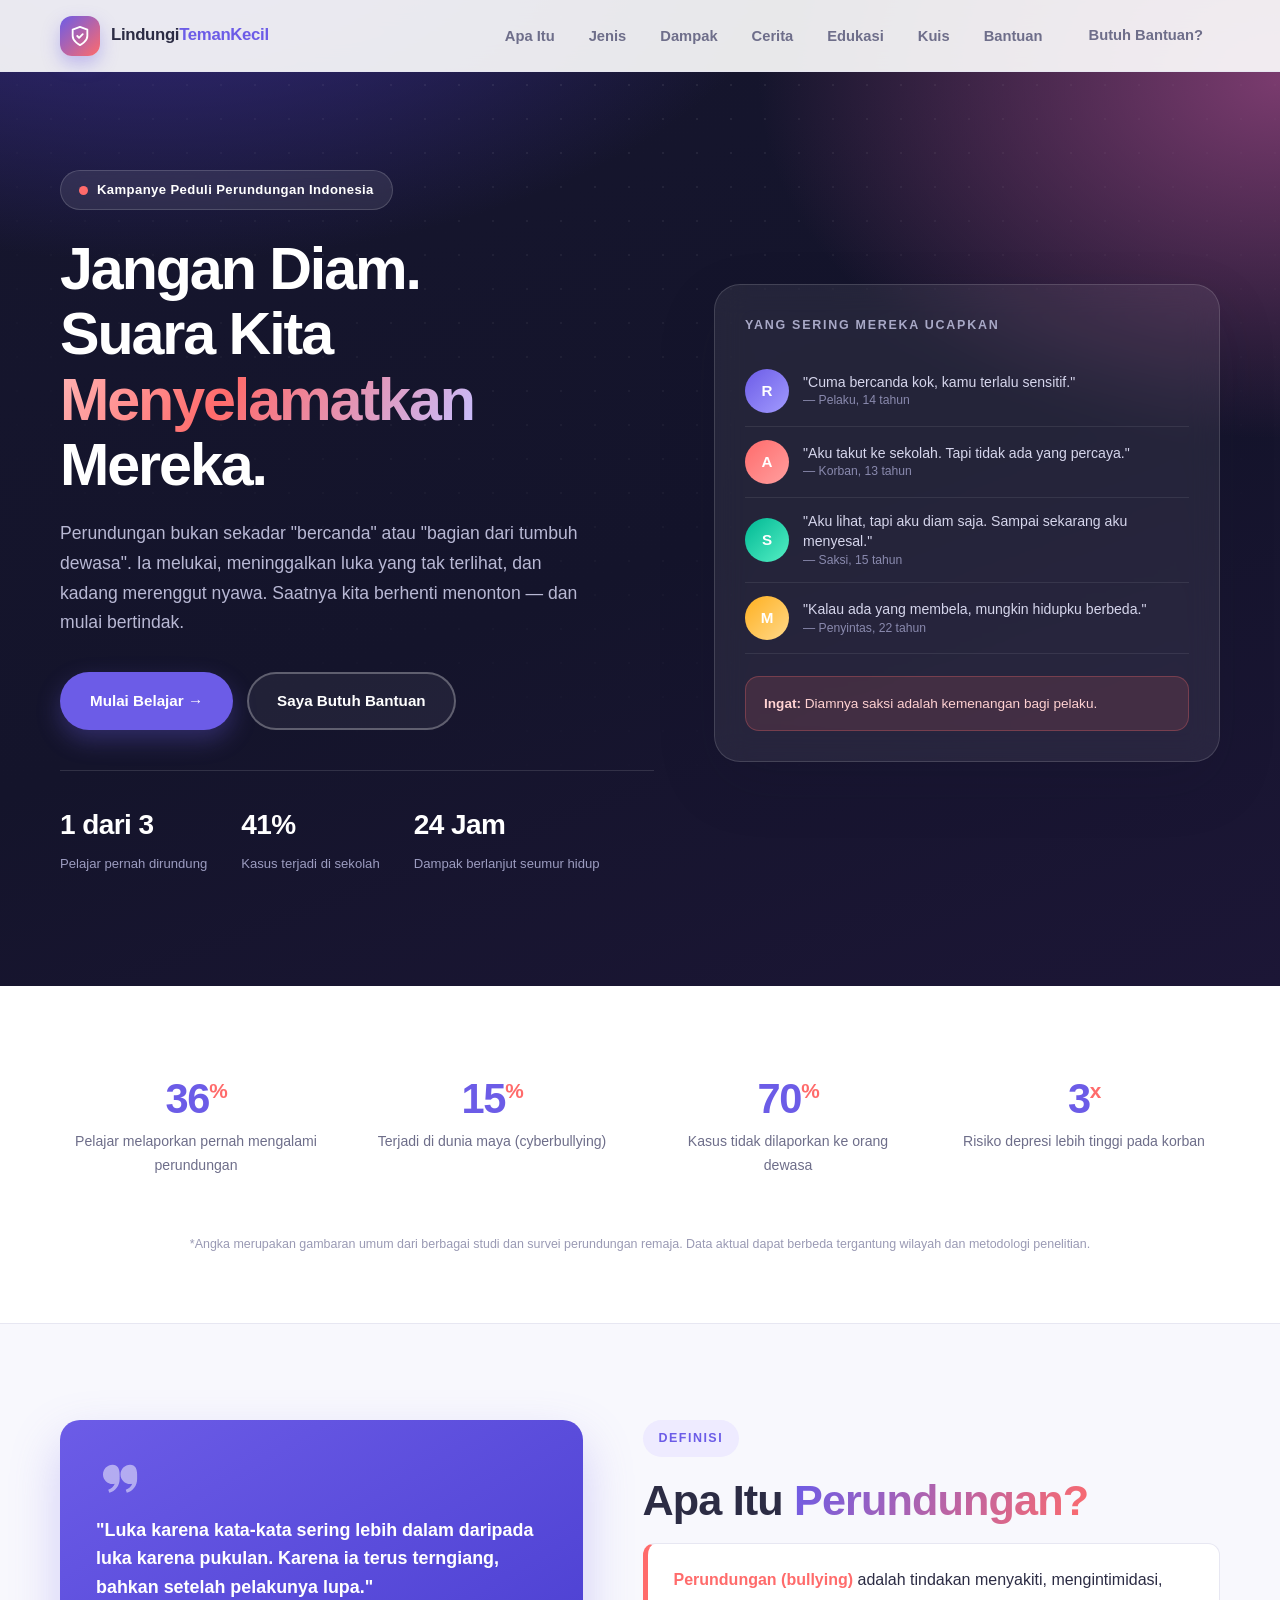
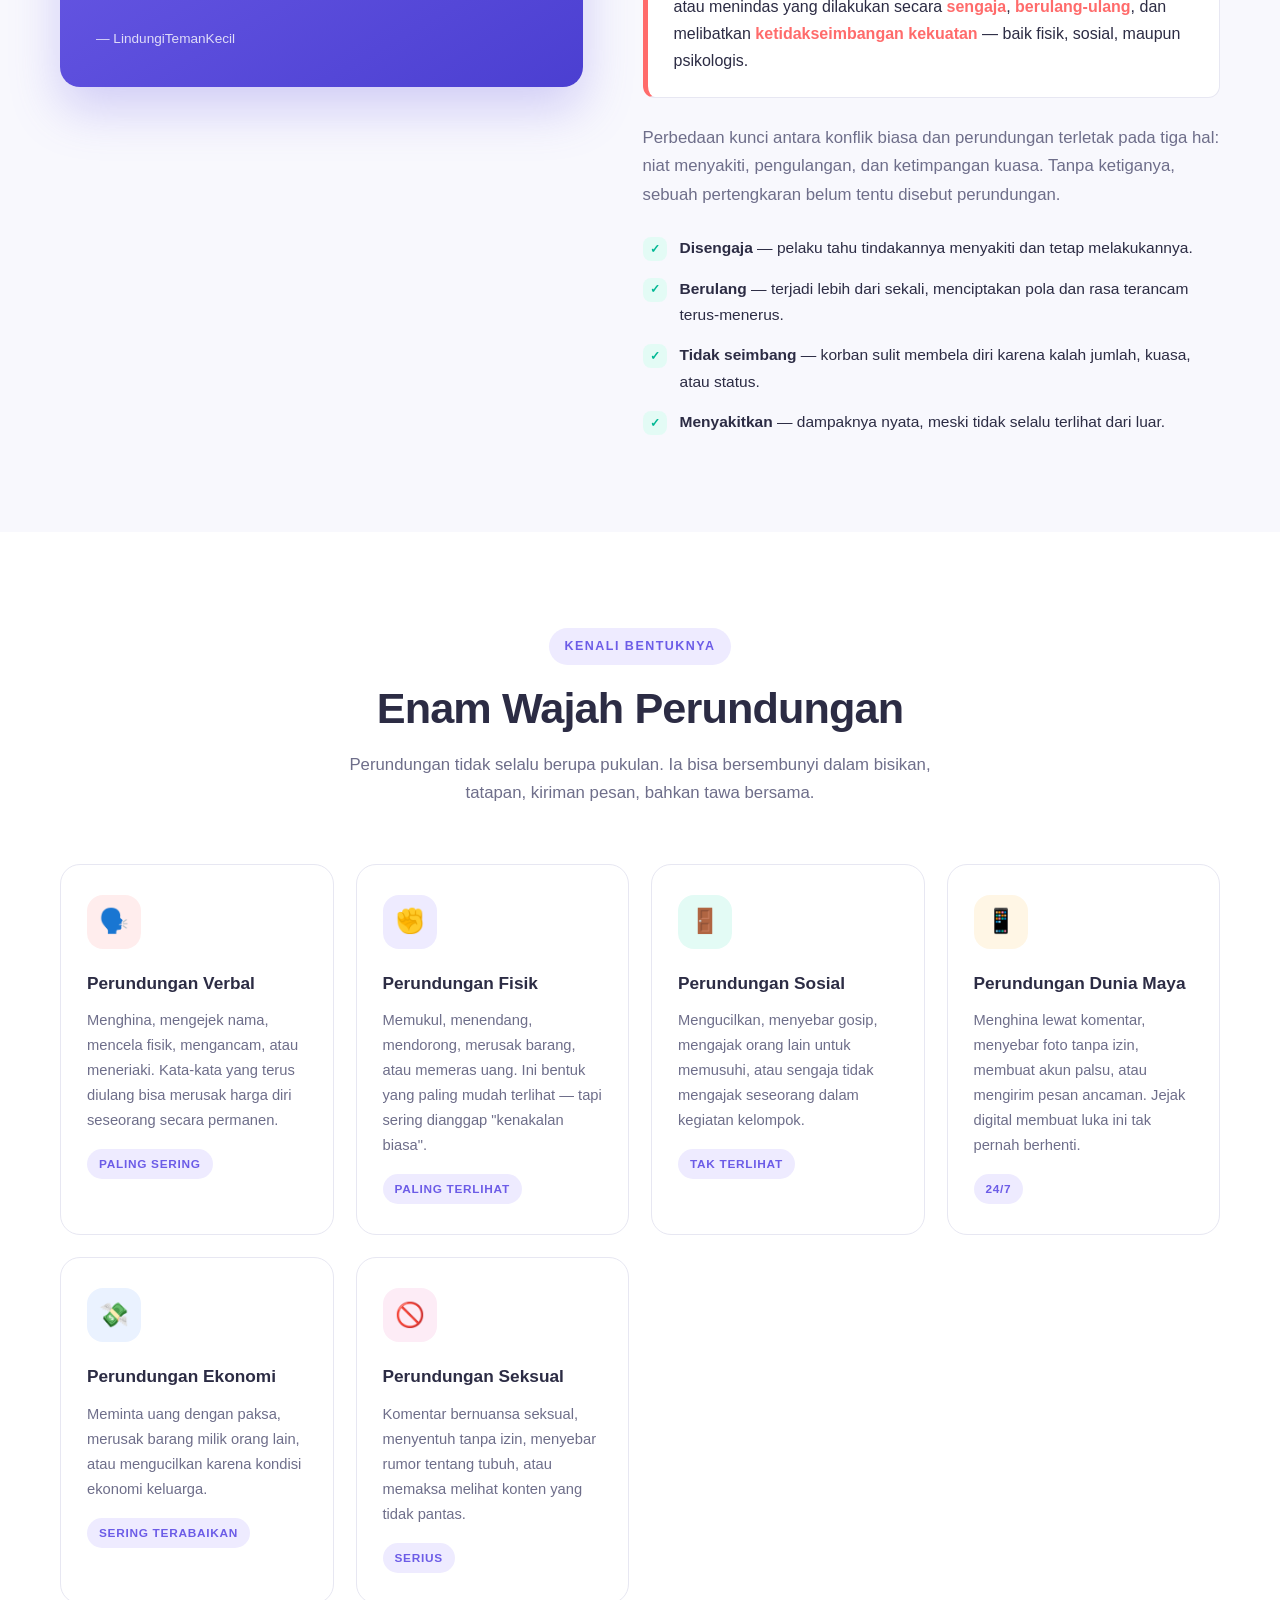
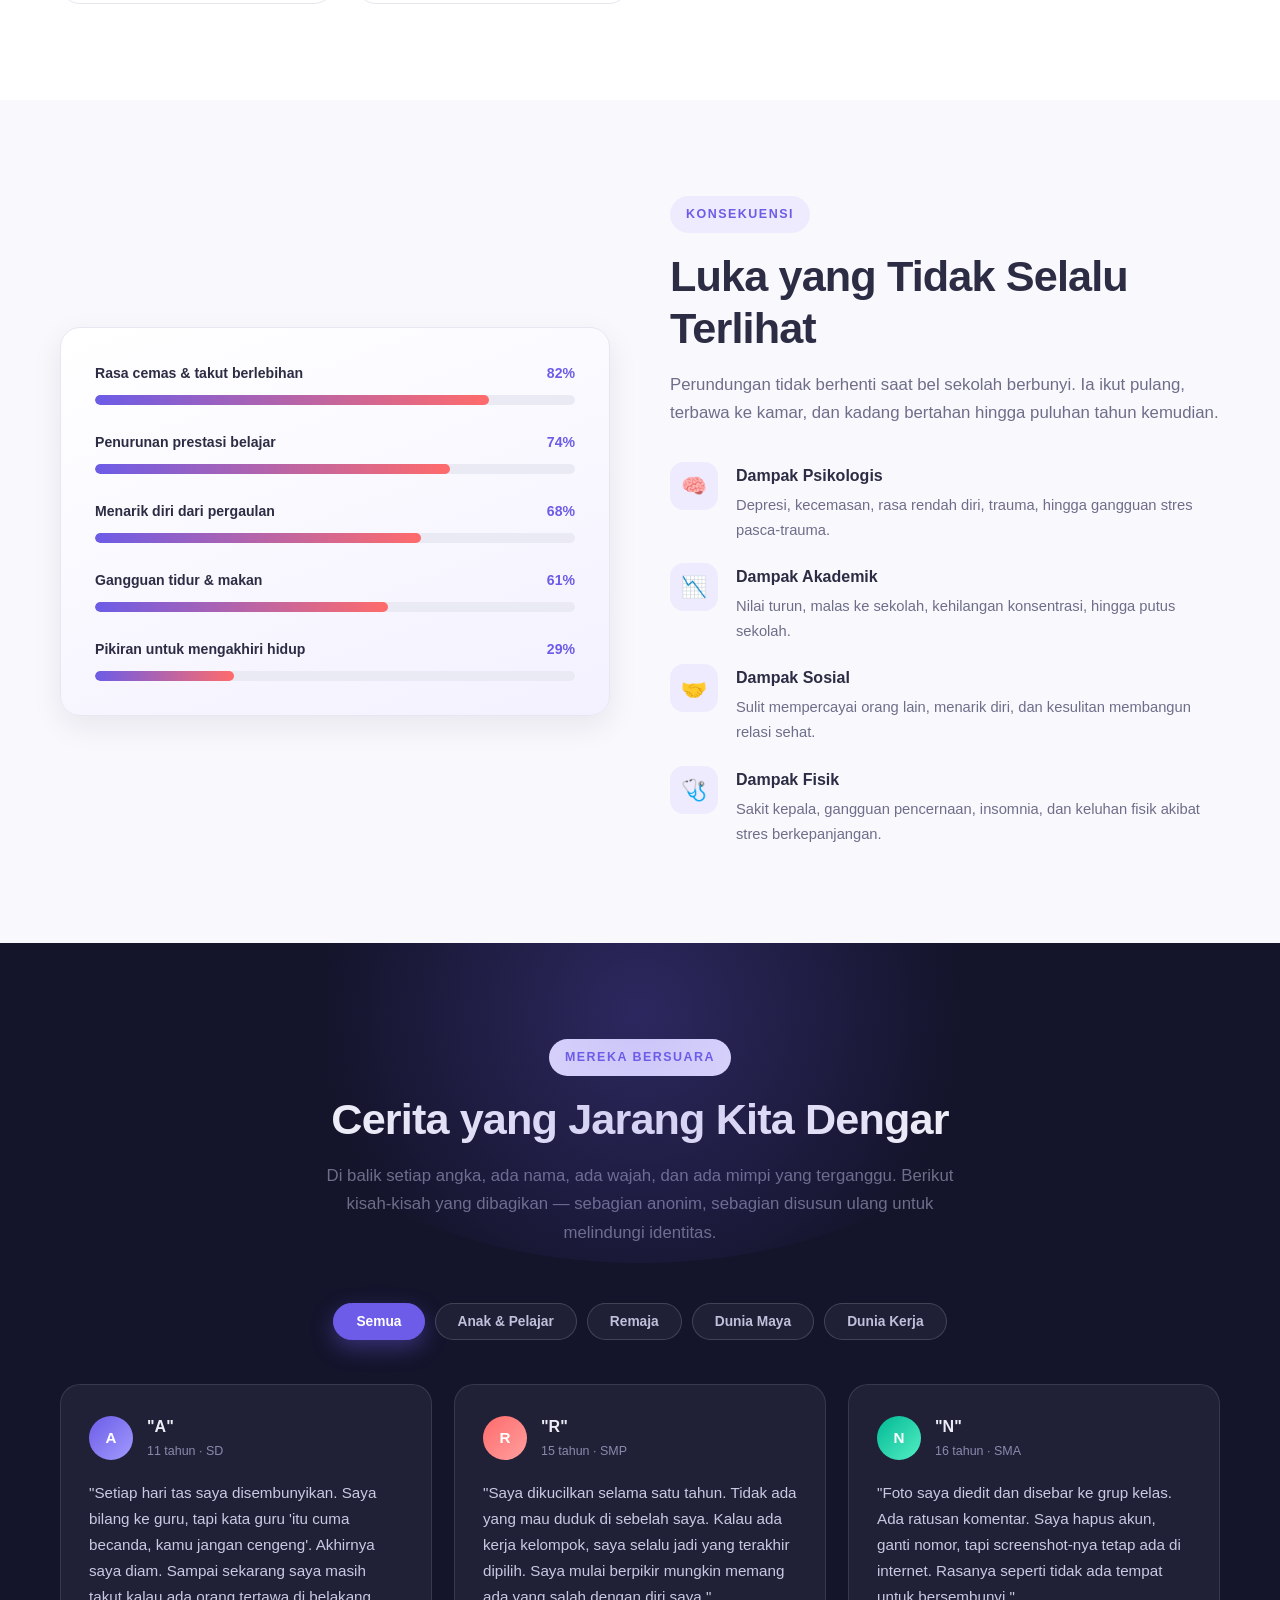
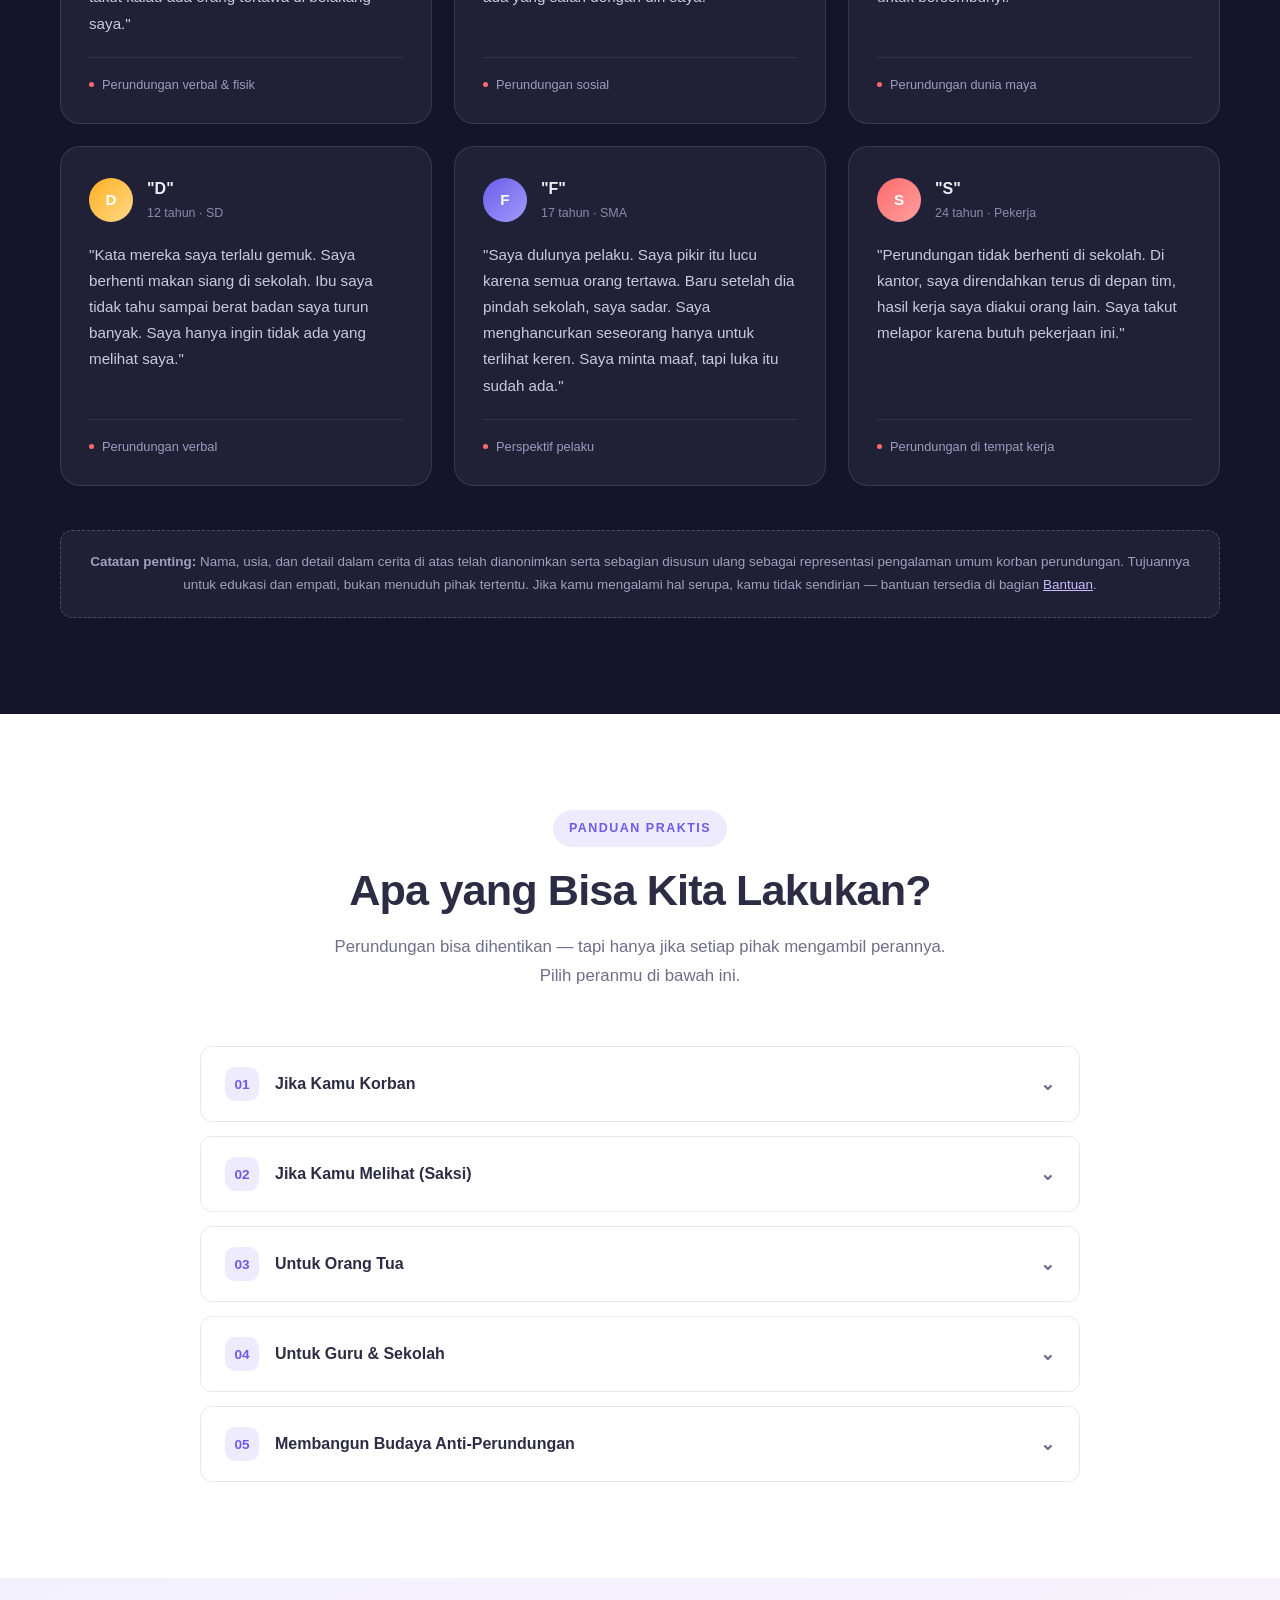
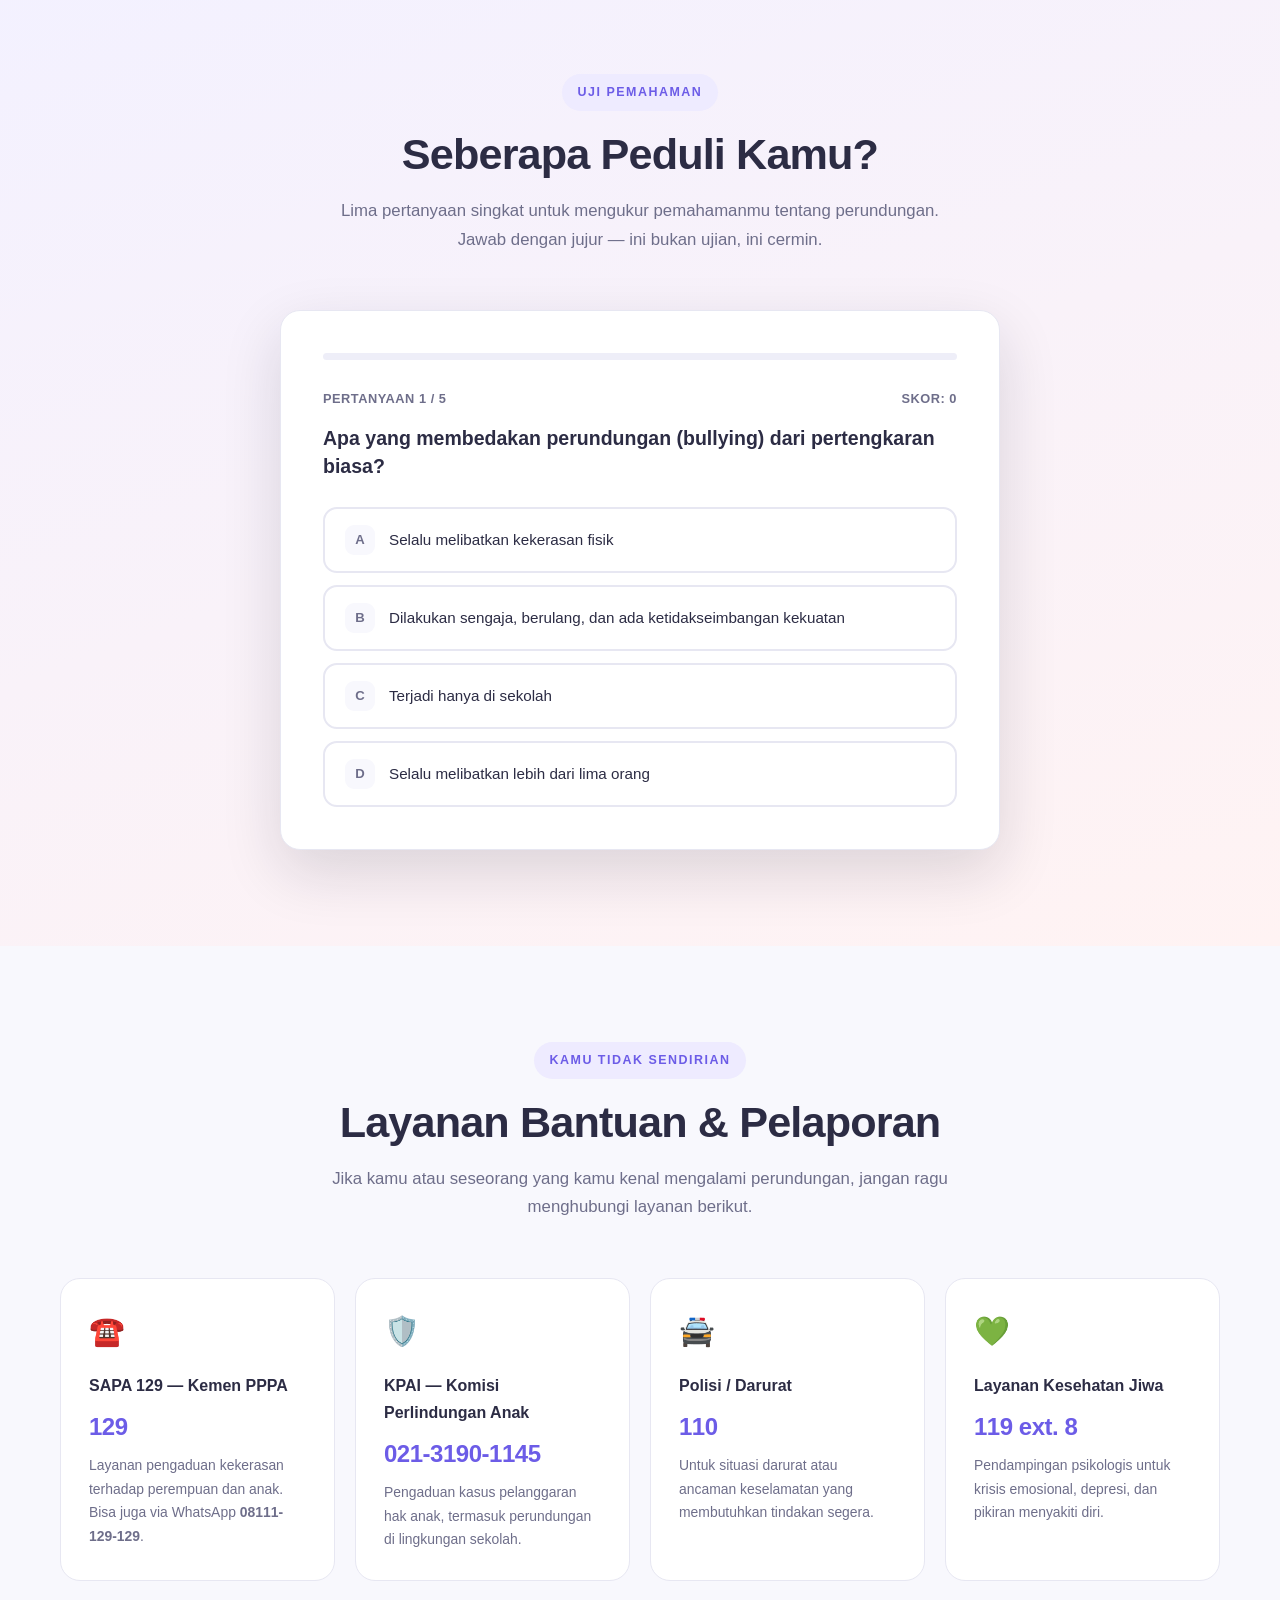
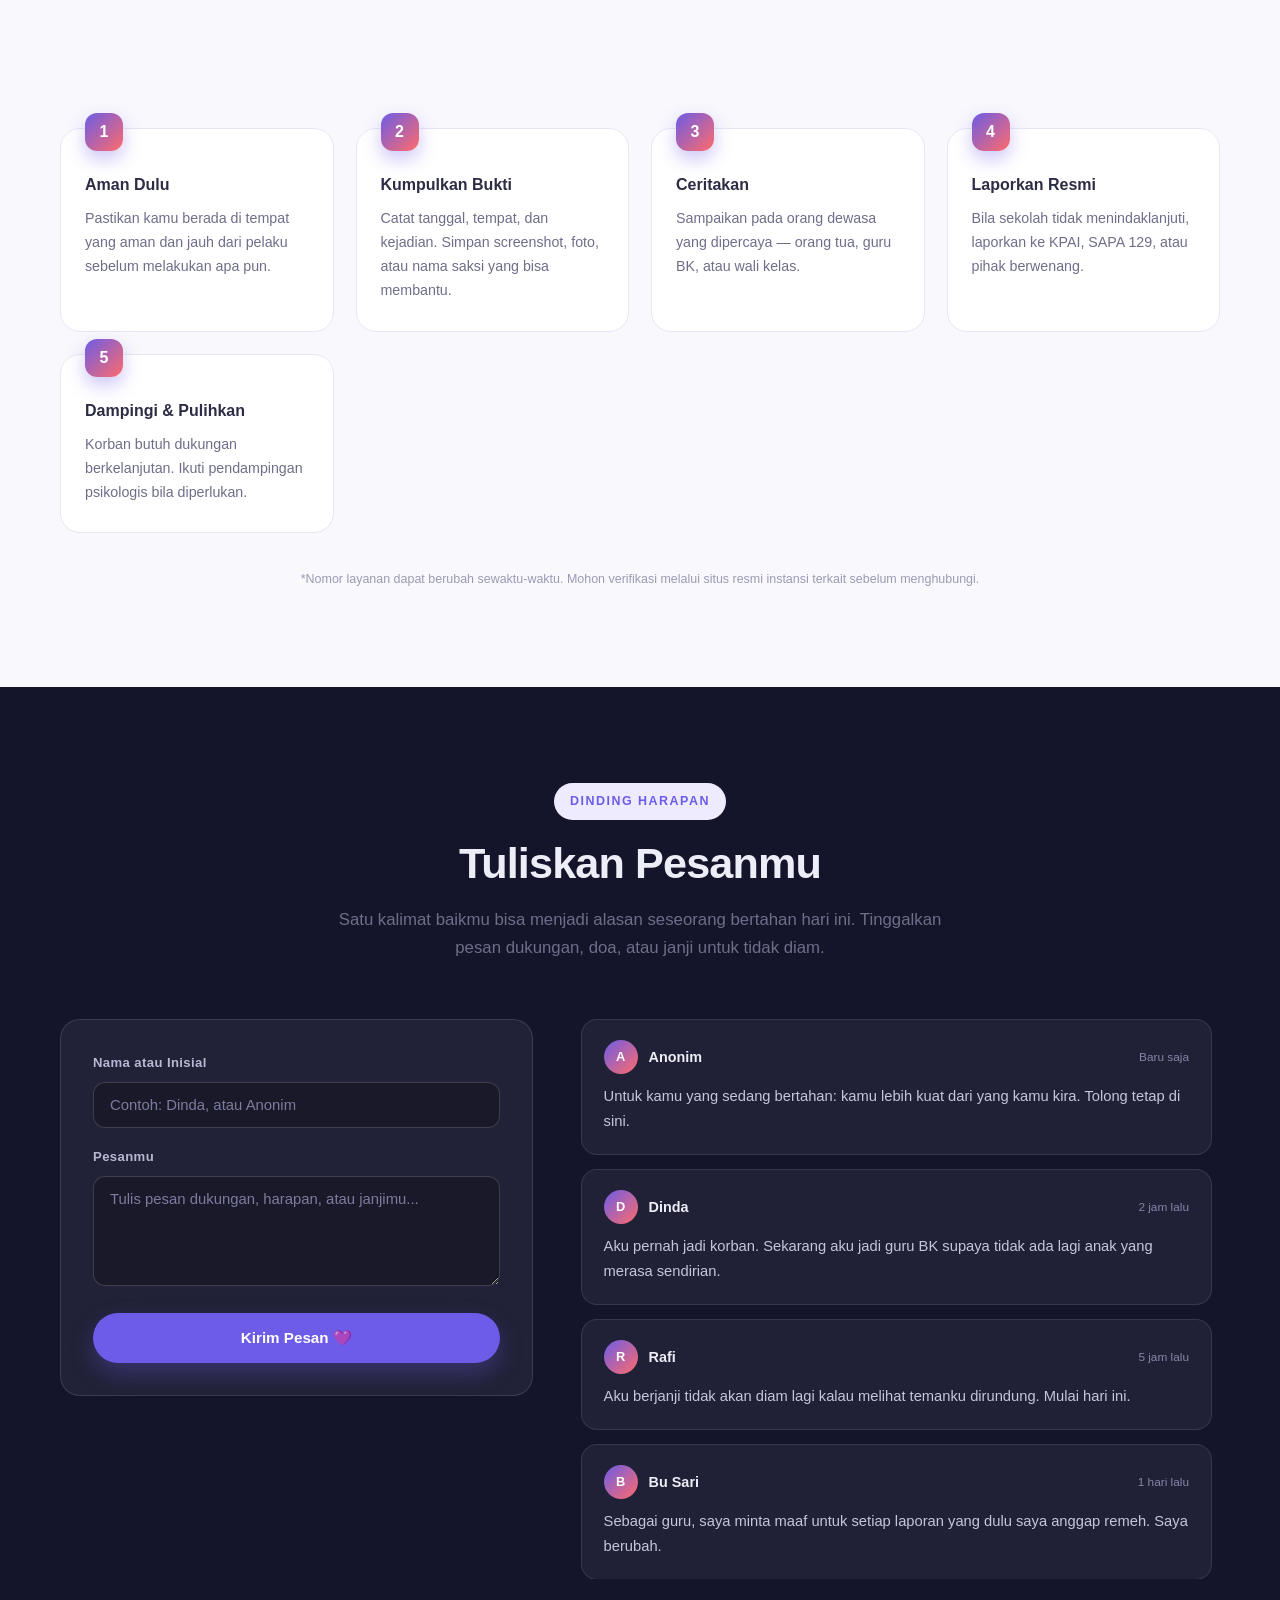
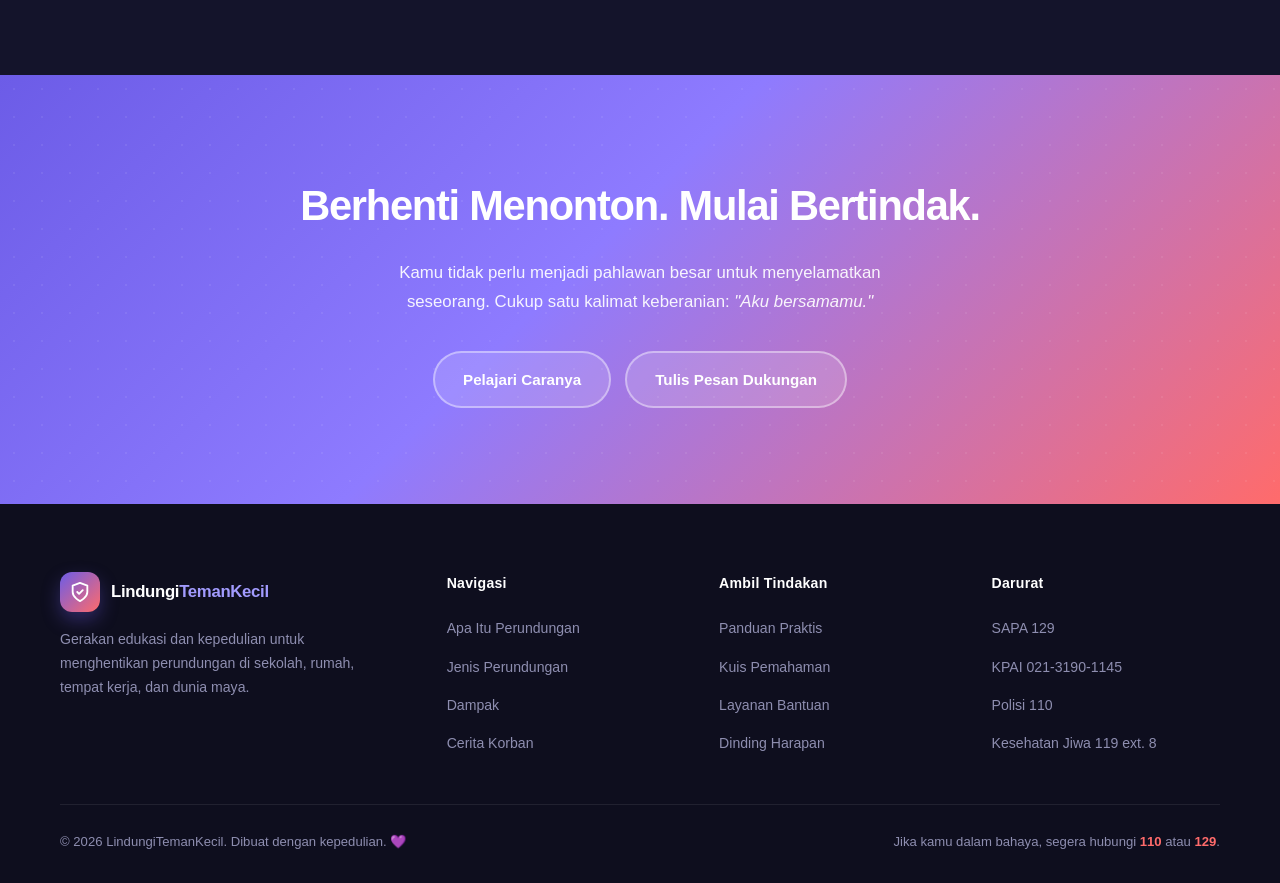
==== commit 883fe8a3: "revisi dikit" ====
--- a/index.html
+++ b/index.html
@@ -8,7 +8,705 @@
 <link rel="preconnect" href="https://fonts.googleapis.com">
 <link rel="preconnect" href="https://fonts.gstatic.com" crossorigin>
 <link href="https://fonts.googleapis.com/css2?family=Plus+Jakarta+Sans:wght@400;500;600;700;800&display=swap" rel="stylesheet">
-<link rel="stylesheet" href="../css/style.css">
+<style>
+  /* ============================================================
+   RESET & VARIABEL
+   ============================================================ */
+*,
+*::before,
+*::after { box-sizing: border-box; margin: 0; padding: 0; }
+
+:root {
+  --primary: #6C5CE7;
+  --primary-dark: #4B3FD1;
+  --primary-soft: #EEEBFF;
+  --accent: #FF6B6B;
+  --accent-soft: #FFEDED;
+  --teal: #00B894;
+  --teal-soft: #E3FBF5;
+  --amber: #FFB020;
+  --amber-soft: #FFF6E5;
+  --dark: #14142B;
+  --dark-2: #1F1F3D;
+  --text: #2C2C44;
+  --muted: #6E6E8A;
+  --line: #E7E7F2;
+  --bg: #F8F8FD;
+  --white: #ffffff;
+  --radius: 20px;
+  --radius-sm: 12px;
+  --shadow: 0 10px 30px rgba(20, 20, 43, .08);
+  --shadow-lg: 0 22px 60px rgba(20, 20, 43, .14);
+  --font: 'Plus Jakarta Sans', -apple-system, BlinkMacSystemFont, 'Segoe UI', Roboto, sans-serif;
+}
+
+html { scroll-behavior: smooth; scroll-padding-top: 90px; }
+
+body {
+  font-family: var(--font);
+  background: var(--bg);
+  color: var(--text);
+  line-height: 1.7;
+  -webkit-font-smoothing: antialiased;
+  overflow-x: hidden;
+}
+
+img, svg { display: block; max-width: 100%; }
+a { color: inherit; text-decoration: none; }
+button, input, textarea { font-family: inherit; font-size: inherit; }
+ul { list-style: none; }
+
+.container {
+  width: min(1160px, 92%);
+  margin-inline: auto;
+}
+
+/* ============================================================
+   UTILITAS UMUM
+   ============================================================ */
+.section { padding: 96px 0; }
+.section--dark { background: var(--dark); color: #EDEDF7; }
+.section--soft { background: var(--white); }
+
+.eyebrow {
+  display: inline-flex;
+  align-items: center;
+  gap: 8px;
+  font-size: .78rem;
+  font-weight: 700;
+  letter-spacing: .12em;
+  text-transform: uppercase;
+  color: var(--primary);
+  background: var(--primary-soft);
+  padding: 8px 16px;
+  border-radius: 999px;
+  margin-bottom: 18px;
+}
+.section--dark .eyebrow { color: #C7BEFF; background: rgba(108, 92, 231, .2); }
+
+.section-title {
+  font-size: clamp(1.8rem, 4vw, 2.7rem);
+  font-weight: 800;
+  line-height: 1.2;
+  letter-spacing: -.02em;
+  margin-bottom: 16px;
+}
+.section-sub {
+  max-width: 640px;
+  color: var(--muted);
+  font-size: 1.05rem;
+}
+.section--dark .section-sub { color: #A9A9C7; }
+.section-head { margin-bottom: 56px; }
+.section-head--center { text-align: center; }
+.section-head--center .section-sub { margin-inline: auto; }
+
+.gradient-text {
+  background: linear-gradient(120deg, var(--primary), var(--accent));
+  -webkit-background-clip: text;
+  background-clip: text;
+  color: transparent;
+}
+
+/* Tombol */
+.btn {
+  display: inline-flex;
+  align-items: center;
+  justify-content: center;
+  gap: 9px;
+  padding: 14px 28px;
+  border-radius: 999px;
+  font-weight: 700;
+  font-size: .95rem;
+  border: 2px solid transparent;
+  cursor: pointer;
+  transition: transform .22s ease, box-shadow .22s ease, background .22s ease, color .22s ease;
+  white-space: nowrap;
+}
+.btn:hover { transform: translateY(-3px); }
+.btn--primary { background: var(--primary); color: #fff; box-shadow: 0 10px 24px rgba(108, 92, 231, .32); }
+.btn--primary:hover { background: var(--primary-dark); box-shadow: 0 16px 34px rgba(108, 92, 231, .42); }
+.btn--ghost { border-color: rgba(255,255,255,.28); color: #fff; background: rgba(255,255,255,.06); }
+.btn--ghost:hover { background: rgba(255,255,255,.14); }
+.btn--outline { border-color: var(--line); background: #fff; color: var(--text); }
+.btn--outline:hover { border-color: var(--primary); color: var(--primary); }
+.btn--danger { background: var(--accent); color: #fff; box-shadow: 0 10px 24px rgba(255, 107, 107, .32); }
+.btn--danger:hover { background: #e85555; }
+
+/* Animasi reveal */
+.reveal {
+  opacity: 0;
+  transform: translateY(28px);
+  transition: opacity .7s cubic-bezier(.2,.7,.3,1), transform .7s cubic-bezier(.2,.7,.3,1);
+}
+.reveal.visible { opacity: 1; transform: none; }
+
+/* ============================================================
+   NAVBAR
+   ============================================================ */
+/* ============================================================
+   NAVBAR — konsisten (selalu berlatar terang + blur)
+   ============================================================ */
+.header {
+  position: fixed;
+  inset: 0 0 auto 0;
+  z-index: 100;
+  padding: 12px 0;
+  background: rgba(255, 255, 255, .9);
+  backdrop-filter: blur(14px);
+  -webkit-backdrop-filter: blur(14px);
+  border-bottom: 1px solid rgba(231, 231, 242, .9);
+  transition: padding .3s ease, background .3s ease, box-shadow .3s ease;
+}
+.header.scrolled {
+  padding: 8px 0;
+  background: rgba(255, 255, 255, .97);
+  box-shadow: 0 6px 24px rgba(20, 20, 43, .07);
+}
+.nav { display: flex; align-items: center; justify-content: space-between; gap: 20px; }
+
+.logo { display: flex; align-items: center; gap: 11px; font-weight: 800; font-size: 1.05rem; letter-spacing: -.02em; }
+.logo__mark {
+  width: 40px; height: 40px; border-radius: 12px;
+  background: linear-gradient(135deg, var(--primary), var(--accent));
+  display: grid; place-items: center;
+  box-shadow: 0 8px 18px rgba(108,92,231,.34);
+  flex-shrink: 0;
+}
+.logo__mark svg { width: 22px; height: 22px; }
+.logo__text span { color: var(--primary); }
+
+.nav-menu { display: flex; align-items: center; gap: 4px; }
+.nav-menu a {
+  padding: 9px 15px;
+  border-radius: 999px;
+  font-size: .92rem;
+  font-weight: 600;
+  color: var(--muted);
+  transition: color .2s, background .2s;
+}
+.nav-menu a:hover { color: var(--primary); background: var(--primary-soft); }
+.nav-cta { margin-left: 10px; padding: 11px 22px; font-size: .88rem; }
+
+.nav-toggle {
+  display: none;
+  width: 44px; height: 44px;
+  border: none; background: transparent;
+  cursor: pointer; border-radius: 12px;
+  flex-direction: column; justify-content: center; align-items: center; gap: 5px;
+}
+.nav-toggle span {
+  width: 22px; height: 2.5px; background: var(--text);
+  border-radius: 4px; transition: .3s;
+}
+.nav-toggle.active span:nth-child(1) { transform: translateY(7.5px) rotate(45deg); }
+.nav-toggle.active span:nth-child(2) { opacity: 0; }
+.nav-toggle.active span:nth-child(3) { transform: translateY(-7.5px) rotate(-45deg); }
+
+/* ============================================================
+   HERO
+   ============================================================ */
+.hero {
+  position: relative;
+  background: radial-gradient(1100px 600px at 12% -10%, #3A2E8F 0%, transparent 60%),
+              radial-gradient(900px 620px at 100% 8%, #7A3B6E 0%, transparent 58%),
+              linear-gradient(160deg, #16162E 0%, #14142B 55%, #1C1636 100%);
+  color: #fff;
+  padding: 170px 0 110px;
+  overflow: hidden;
+}
+.hero::after {
+  content: "";
+  position: absolute; inset: 0;
+  background-image: radial-gradient(rgba(255,255,255,.07) 1px, transparent 1px);
+  background-size: 34px 34px;
+  mask-image: radial-gradient(circle at 50% 0%, #000 10%, transparent 72%);
+  -webkit-mask-image: radial-gradient(circle at 50% 0%, #000 10%, transparent 72%);
+  pointer-events: none;
+}
+.hero__inner { position: relative; z-index: 2; display: grid; grid-template-columns: 1.08fr .92fr; gap: 60px; align-items: center; }
+
+.hero__badge {
+  display: inline-flex; align-items: center; gap: 9px;
+  padding: 8px 18px; border-radius: 999px;
+  background: rgba(255,255,255,.09);
+  border: 1px solid rgba(255,255,255,.16);
+  font-size: .82rem; font-weight: 600; letter-spacing: .03em;
+  margin-bottom: 26px;
+  backdrop-filter: blur(8px);
+}
+.pulse-dot {
+  width: 9px; height: 9px; border-radius: 50%;
+  background: var(--accent);
+  box-shadow: 0 0 0 0 rgba(255,107,107,.7);
+  animation: pulse 2s infinite;
+}
+@keyframes pulse {
+  0% { box-shadow: 0 0 0 0 rgba(255,107,107,.7); }
+  70% { box-shadow: 0 0 0 12px rgba(255,107,107,0); }
+  100% { box-shadow: 0 0 0 0 rgba(255,107,107,0); }
+}
+
+.hero h1 {
+  font-size: clamp(2.2rem, 5.4vw, 3.7rem);
+  font-weight: 800;
+  line-height: 1.1;
+  letter-spacing: -.035em;
+  margin-bottom: 22px;
+}
+.hero h1 em {
+  font-style: normal;
+  background: linear-gradient(120deg, #FFB3B3, #FF6B6B 40%, #C7BEFF);
+  -webkit-background-clip: text; background-clip: text; color: transparent;
+}
+.hero__lead { font-size: 1.1rem; color: #B8B8D4; max-width: 540px; margin-bottom: 34px; }
+.hero__actions { display: flex; flex-wrap: wrap; gap: 14px; margin-bottom: 40px; }
+
+.hero__stats { display: flex; flex-wrap: wrap; gap: 34px; padding-top: 30px; border-top: 1px solid rgba(255,255,255,.12); }
+.hero__stat b { display: block; font-size: 1.75rem; font-weight: 800; letter-spacing: -.02em; }
+.hero__stat span { font-size: .82rem; color: #9C9CC0; }
+
+/* Kartu visual hero */
+.hero__visual { position: relative; }
+.hero-card {
+  background: rgba(255,255,255,.07);
+  border: 1px solid rgba(255,255,255,.14);
+  border-radius: 26px;
+  padding: 30px;
+  backdrop-filter: blur(16px);
+  -webkit-backdrop-filter: blur(16px);
+  box-shadow: var(--shadow-lg);
+  animation: floaty 6s ease-in-out infinite;
+}
+@keyframes floaty {
+  0%, 100% { transform: translateY(0); }
+  50% { transform: translateY(-14px); }
+}
+.hero-card__title { font-size: .78rem; text-transform: uppercase; letter-spacing: .14em; color: #A9A9C7; font-weight: 700; margin-bottom: 20px; }
+
+.avatar-row { display: flex; align-items: center; gap: 14px; padding: 13px 0; border-bottom: 1px solid rgba(255,255,255,.08); }
+.avatar-row:last-of-type { border-bottom: none; }
+.avatar {
+  width: 44px; height: 44px; border-radius: 50%;
+  display: grid; place-items: center;
+  font-weight: 800; font-size: .95rem; color: #fff; flex-shrink: 0;
+}
+.a1 { background: linear-gradient(135deg, #6C5CE7, #A29BFE); }
+.a2 { background: linear-gradient(135deg, #FF6B6B, #FF9F9F); }
+.a3 { background: linear-gradient(135deg, #00B894, #55EFC4); }
+.a4 { background: linear-gradient(135deg, #FFB020, #FFD98A); }
+.avatar-row p { font-size: .88rem; color: #D6D6EC; line-height: 1.45; }
+.avatar-row small { display: block; color: #8A8AAE; font-size: .76rem; }
+
+.hero-card__note {
+  margin-top: 22px; padding: 15px 18px; border-radius: 14px;
+  background: rgba(255,107,107,.13);
+  border: 1px solid rgba(255,107,107,.28);
+  font-size: .85rem; color: #FFD2D2;
+}
+
+/* ============================================================
+   MARQUEE STATISTIK
+   ============================================================ */
+.stats { background: #fff; padding: 68px 0; border-bottom: 1px solid var(--line); }
+.stats__grid { display: grid; grid-template-columns: repeat(4, 1fr); gap: 24px; text-align: center; }
+.stat-item { padding: 22px 14px; border-radius: var(--radius); transition: background .25s, transform .25s; }
+.stat-item:hover { background: var(--bg); transform: translateY(-4px); }
+.stat-item__num {
+  font-size: clamp(1.9rem, 4vw, 2.6rem); font-weight: 800;
+  letter-spacing: -.03em; color: var(--primary); line-height: 1.1;
+}
+.stat-item__num sup { font-size: .5em; color: var(--accent); }
+.stat-item__label { font-size: .88rem; color: var(--muted); margin-top: 8px; font-weight: 500; }
+.stats__source { text-align: center; margin-top: 34px; font-size: .78rem; color: #9A9AB4; }
+
+/* ============================================================
+   APA ITU BULLYING
+   ============================================================ */
+.about__grid { display: grid; grid-template-columns: .95fr 1.05fr; gap: 60px; align-items: start; }
+
+.about__quote {
+  background: linear-gradient(150deg, var(--primary), var(--primary-dark));
+  color: #fff; border-radius: var(--radius); padding: 36px;
+  box-shadow: 0 22px 50px rgba(108,92,231,.28);
+}
+.about__quote svg { width: 42px; height: 42px; opacity: .5; margin-bottom: 18px; }
+.about__quote p { font-size: 1.12rem; font-weight: 600; line-height: 1.6; margin-bottom: 22px; }
+.about__quote cite { font-style: normal; font-size: .85rem; opacity: .8; }
+
+.definition {
+  background: #fff; border: 1px solid var(--line); border-left: 5px solid var(--accent);
+  border-radius: var(--radius-sm); padding: 22px 26px; margin-bottom: 26px;
+}
+.definition b { color: var(--accent); }
+
+.about__list { display: grid; gap: 14px; margin-top: 26px; }
+.about__list li { display: flex; gap: 13px; align-items: flex-start; font-size: .97rem; }
+.check {
+  flex-shrink: 0; width: 24px; height: 24px; border-radius: 8px;
+  background: var(--teal-soft); color: var(--teal);
+  display: grid; place-items: center; font-size: .78rem; font-weight: 800; margin-top: 2px;
+}
+
+/* ============================================================
+   JENIS BULLYING
+   ============================================================ */
+.types__grid { display: grid; grid-template-columns: repeat(auto-fit, minmax(255px, 1fr)); gap: 22px; }
+
+.type-card {
+  background: #fff; border: 1px solid var(--line); border-radius: var(--radius);
+  padding: 30px 26px; transition: transform .28s cubic-bezier(.2,.7,.3,1), box-shadow .28s, border-color .28s;
+  position: relative; overflow: hidden;
+}
+.type-card::before {
+  content: ""; position: absolute; inset: 0 0 auto 0; height: 4px;
+  background: linear-gradient(90deg, var(--primary), var(--accent));
+  transform: scaleX(0); transform-origin: left; transition: transform .4s ease;
+}
+.type-card:hover::before { transform: scaleX(1); }
+.type-card:hover { transform: translateY(-8px); box-shadow: var(--shadow-lg); border-color: transparent; }
+
+.type-card__icon {
+  width: 54px; height: 54px; border-radius: 16px;
+  display: grid; place-items: center; font-size: 1.5rem; margin-bottom: 20px;
+}
+.tc-1 { background: var(--accent-soft); }
+.tc-2 { background: var(--primary-soft); }
+.tc-3 { background: var(--teal-soft); }
+.tc-4 { background: var(--amber-soft); }
+.tc-5 { background: #EAF2FF; }
+.tc-6 { background: #FDECF6; }
+
+.type-card h3 { font-size: 1.08rem; font-weight: 700; margin-bottom: 10px; }
+.type-card p { font-size: .92rem; color: var(--muted); }
+.type-card__tag {
+  display: inline-block; margin-top: 16px; font-size: .74rem;
+  font-weight: 700; letter-spacing: .06em; text-transform: uppercase;
+  color: var(--primary); background: var(--primary-soft);
+  padding: 5px 12px; border-radius: 999px;
+}
+
+/* ============================================================
+   DAMPAK
+   ============================================================ */
+.impact__grid { display: grid; grid-template-columns: 1fr 1fr; gap: 60px; align-items: center; }
+
+.impact__visual {
+  background: linear-gradient(160deg, #FFFFFF, #F3F1FF);
+  border: 1px solid var(--line); border-radius: var(--radius);
+  padding: 34px; box-shadow: var(--shadow);
+}
+.impact-bar { margin-bottom: 26px; }
+.impact-bar:last-child { margin-bottom: 0; }
+.impact-bar__top { display: flex; justify-content: space-between; font-size: .88rem; font-weight: 600; margin-bottom: 9px; }
+.impact-bar__top span:last-child { color: var(--primary); }
+.impact-bar__track { height: 10px; border-radius: 999px; background: #EAEAF5; overflow: hidden; }
+.impact-bar__fill {
+  height: 100%; width: 0; border-radius: 999px;
+  background: linear-gradient(90deg, var(--primary), var(--accent));
+  transition: width 1.4s cubic-bezier(.2,.7,.3,1);
+}
+
+.impact-list { display: grid; gap: 20px; }
+.impact-item { display: flex; gap: 18px; }
+.impact-item__icon {
+  flex-shrink: 0; width: 48px; height: 48px; border-radius: 14px;
+  display: grid; place-items: center; font-size: 1.3rem;
+  background: var(--primary-soft);
+}
+.impact-item h4 { font-size: 1rem; font-weight: 700; margin-bottom: 4px; }
+.impact-item p { font-size: .92rem; color: var(--muted); }
+
+/* ============================================================
+   CERITA KORBAN
+   ============================================================ */
+.stories { background: var(--dark); color: #EDEDF7; position: relative; overflow: hidden; }
+.stories::before {
+  content: ""; position: absolute; top: -180px; left: 50%; transform: translateX(-50%);
+  width: 800px; height: 500px; border-radius: 50%;
+  background: radial-gradient(circle, rgba(108,92,231,.28), transparent 68%);
+  pointer-events: none;
+}
+
+.filter-bar { display: flex; flex-wrap: wrap; gap: 10px; justify-content: center; margin-bottom: 44px; position: relative; z-index: 2; }
+.filter-btn {
+  padding: 10px 22px; border-radius: 999px; border: 1px solid rgba(255,255,255,.16);
+  background: rgba(255,255,255,.05); color: #C0C0DC;
+  font-size: .86rem; font-weight: 600; cursor: pointer;
+  transition: .25s;
+}
+.filter-btn:hover { background: rgba(255,255,255,.12); color: #fff; }
+.filter-btn.active { background: var(--primary); border-color: var(--primary); color: #fff; box-shadow: 0 8px 22px rgba(108,92,231,.4); }
+
+.stories__grid { display: grid; grid-template-columns: repeat(auto-fit, minmax(310px, 1fr)); gap: 22px; position: relative; z-index: 2; }
+
+.story-card {
+  background: rgba(255,255,255,.055);
+  border: 1px solid rgba(255,255,255,.11);
+  border-radius: var(--radius);
+  padding: 28px;
+  transition: transform .3s, background .3s, border-color .3s;
+  display: flex; flex-direction: column;
+}
+.story-card:hover { transform: translateY(-7px); background: rgba(255,255,255,.09); border-color: rgba(108,92,231,.5); }
+.story-card.hide { display: none; }
+
+.story-card__head { display: flex; align-items: center; gap: 14px; margin-bottom: 18px; }
+.story-card__head h4 { font-size: 1rem; font-weight: 700; }
+.story-card__head small { display: block; color: #8A8AAE; font-size: .78rem; font-weight: 500; }
+
+.story-card blockquote { font-size: .95rem; color: #C9C9E4; line-height: 1.72; flex-grow: 1; }
+.story-card__foot {
+  margin-top: 20px; padding-top: 16px; border-top: 1px solid rgba(255,255,255,.09);
+  display: flex; align-items: center; gap: 8px; font-size: .8rem; color: #9C9CC0;
+}
+.story-card__foot .dot { width: 5px; height: 5px; border-radius: 50%; background: var(--accent); }
+
+.stories__disclaimer {
+  margin-top: 44px; padding: 20px 24px; border-radius: var(--radius-sm);
+  background: rgba(255,255,255,.05); border: 1px dashed rgba(255,255,255,.2);
+  font-size: .84rem; color: #A0A0C0; text-align: center; position: relative; z-index: 2;
+}
+
+/* ============================================================
+   EDUKASI / AKORDEON
+   ============================================================ */
+.accordion { display: grid; gap: 14px; max-width: 880px; margin-inline: auto; }
+.acc-item {
+  background: #fff; border: 1px solid var(--line); border-radius: var(--radius-sm);
+  overflow: hidden; transition: border-color .25s, box-shadow .25s;
+}
+.acc-item.open { border-color: var(--primary); box-shadow: 0 12px 30px rgba(108,92,231,.12); }
+.acc-head {
+  width: 100%; display: flex; align-items: center; gap: 16px;
+  padding: 20px 24px; background: none; border: none; cursor: pointer;
+  text-align: left; font-weight: 700; font-size: 1rem; color: var(--text);
+}
+.acc-head:hover { color: var(--primary); }
+.acc-num {
+  flex-shrink: 0; width: 34px; height: 34px; border-radius: 10px;
+  background: var(--primary-soft); color: var(--primary);
+  display: grid; place-items: center; font-size: .85rem; font-weight: 800;
+}
+.acc-arrow { margin-left: auto; flex-shrink: 0; transition: transform .3s; color: var(--muted); font-size: 1.1rem; }
+.acc-item.open .acc-arrow { transform: rotate(180deg); color: var(--primary); }
+.acc-body { max-height: 0; overflow: hidden; transition: max-height .38s cubic-bezier(.2,.7,.3,1); }
+.acc-body__inner { padding: 0 24px 24px 74px; color: var(--muted); font-size: .94rem; }
+.acc-body__inner ul { display: grid; gap: 10px; margin-top: 12px; }
+.acc-body__inner li { display: flex; gap: 10px; }
+.acc-body__inner li::before { content: "→"; color: var(--primary); font-weight: 700; flex-shrink: 0; }
+
+/* ============================================================
+   KUIS
+   ============================================================ */
+.quiz { background: linear-gradient(160deg, #F3F1FF, #FFF3F3); }
+.quiz__box {
+  max-width: 720px; margin-inline: auto; background: #fff;
+  border-radius: var(--radius); box-shadow: var(--shadow-lg);
+  padding: 42px; border: 1px solid var(--line);
+}
+.quiz__progress { height: 7px; background: #EEEEF8; border-radius: 999px; overflow: hidden; margin-bottom: 28px; }
+.quiz__progress span { display: block; height: 100%; width: 0; border-radius: 999px; background: linear-gradient(90deg, var(--primary), var(--accent)); transition: width .4s ease; }
+.quiz__meta { display: flex; justify-content: space-between; font-size: .8rem; font-weight: 700; color: var(--muted); margin-bottom: 14px; letter-spacing: .04em; text-transform: uppercase; }
+.quiz__q { font-size: 1.22rem; font-weight: 700; line-height: 1.45; margin-bottom: 26px; }
+.quiz__options { display: grid; gap: 12px; }
+.quiz-opt {
+  display: flex; align-items: center; gap: 14px;
+  padding: 16px 20px; border-radius: 14px;
+  border: 2px solid var(--line); background: #fff;
+  cursor: pointer; text-align: left; font-size: .95rem; font-weight: 500;
+  transition: .22s; color: var(--text); width: 100%;
+}
+.quiz-opt:hover:not(:disabled) { border-color: var(--primary); background: var(--primary-soft); transform: translateX(4px); }
+.quiz-opt:disabled { cursor: default; }
+.quiz-opt__key {
+  flex-shrink: 0; width: 30px; height: 30px; border-radius: 9px;
+  background: var(--bg); display: grid; place-items: center;
+  font-weight: 800; font-size: .82rem; color: var(--muted);
+}
+.quiz-opt.correct { border-color: var(--teal); background: var(--teal-soft); }
+.quiz-opt.correct .quiz-opt__key { background: var(--teal); color: #fff; }
+.quiz-opt.wrong { border-color: var(--accent); background: var(--accent-soft); }
+.quiz-opt.wrong .quiz-opt__key { background: var(--accent); color: #fff; }
+
+.quiz__feedback { margin-top: 22px; padding: 16px 20px; border-radius: 14px; font-size: .9rem; display: none; }
+.quiz__feedback.show { display: block; animation: fadeUp .35s ease; }
+.quiz__feedback.ok { background: var(--teal-soft); color: #067A5C; }
+.quiz__feedback.no { background: var(--accent-soft); color: #B33A3A; }
+@keyframes fadeUp { from { opacity: 0; transform: translateY(10px); } to { opacity: 1; transform: none; } }
+
+.quiz__next { margin-top: 24px; display: none; }
+.quiz__next.show { display: inline-flex; }
+
+.quiz__result { text-align: center; display: none; }
+.quiz__result.show { display: block; animation: fadeUp .45s ease; }
+.quiz__result .score { font-size: 3.4rem; font-weight: 800; letter-spacing: -.04em; color: var(--primary); line-height: 1; margin-bottom: 8px; }
+.quiz__result h3 { font-size: 1.35rem; margin-bottom: 12px; }
+.quiz__result p { color: var(--muted); margin-bottom: 26px; }
+
+/* ============================================================
+   BANTUAN / HOTLINE
+   ============================================================ */
+.help__grid { display: grid; grid-template-columns: repeat(auto-fit, minmax(250px, 1fr)); gap: 20px; margin-bottom: 60px; }
+
+.help-card {
+  background: #fff; border: 1px solid var(--line); border-radius: var(--radius);
+  padding: 28px; transition: transform .28s, box-shadow .28s;
+}
+.help-card:hover { transform: translateY(-6px); box-shadow: var(--shadow-lg); }
+.help-card__icon { font-size: 1.8rem; margin-bottom: 16px; }
+.help-card h4 { font-size: 1rem; font-weight: 700; margin-bottom: 6px; }
+.help-card .num {
+  font-size: 1.5rem; font-weight: 800; color: var(--primary);
+  letter-spacing: -.02em; margin: 8px 0 6px; display: block;
+}
+.help-card p { font-size: .87rem; color: var(--muted); }
+
+.steps { display: grid; grid-template-columns: repeat(auto-fit, minmax(220px, 1fr)); gap: 22px; }
+.step { position: relative; padding: 28px 24px; background: #fff; border-radius: var(--radius); border: 1px solid var(--line); }
+.step__no {
+  position: absolute; top: -16px; left: 24px;
+  width: 38px; height: 38px; border-radius: 12px;
+  background: linear-gradient(135deg, var(--primary), var(--accent));
+  color: #fff; display: grid; place-items: center; font-weight: 800;
+  box-shadow: 0 8px 18px rgba(108,92,231,.34);
+}
+.step h4 { margin-top: 14px; font-size: 1rem; font-weight: 700; margin-bottom: 8px; }
+.step p { font-size: .89rem; color: var(--muted); }
+
+/* ============================================================
+   DINDING HARAPAN
+   ============================================================ */
+.wall { background: var(--dark); color: #EDEDF7; }
+.wall__layout { display: grid; grid-template-columns: .85fr 1.15fr; gap: 48px; align-items: start; }
+
+.wall-form {
+  background: rgba(255,255,255,.06); border: 1px solid rgba(255,255,255,.12);
+  border-radius: var(--radius); padding: 32px;
+}
+.field { margin-bottom: 18px; }
+.field label { display: block; font-size: .82rem; font-weight: 700; margin-bottom: 8px; color: #B8B8D4; letter-spacing: .03em; }
+.field input, .field textarea {
+  width: 100%; padding: 14px 16px; border-radius: 12px;
+  border: 1px solid rgba(255,255,255,.16);
+  background: rgba(0,0,0,.22); color: #fff;
+  font-size: .93rem; transition: border-color .2s, background .2s;
+  resize: vertical;
+}
+.field input::placeholder, .field textarea::placeholder { color: #7C7C9E; }
+.field input:focus, .field textarea:focus { outline: none; border-color: var(--primary); background: rgba(0,0,0,.34); }
+.field textarea { min-height: 110px; }
+.form-msg { font-size: .82rem; margin-top: 12px; color: var(--teal); display: none; }
+.form-msg.show { display: block; animation: fadeUp .3s ease; }
+
+.wall__list { display: grid; gap: 14px; max-height: 560px; overflow-y: auto; padding-right: 8px; }
+.wall__list::-webkit-scrollbar { width: 6px; }
+.wall__list::-webkit-scrollbar-thumb { background: rgba(255,255,255,.18); border-radius: 999px; }
+
+.msg {
+  background: rgba(255,255,255,.055); border: 1px solid rgba(255,255,255,.1);
+  border-radius: 16px; padding: 20px 22px; transition: background .25s, transform .25s;
+  animation: fadeUp .4s ease;
+}
+.msg:hover { background: rgba(255,255,255,.09); transform: translateX(5px); }
+.msg__head { display: flex; align-items: center; gap: 11px; margin-bottom: 10px; }
+.msg__avatar {
+  width: 34px; height: 34px; border-radius: 50%;
+  display: grid; place-items: center; font-weight: 800; font-size: .8rem; color: #fff;
+  background: linear-gradient(135deg, var(--primary), var(--accent)); flex-shrink: 0;
+}
+.msg__name { font-weight: 700; font-size: .9rem; }
+.msg__time { font-size: .74rem; color: #8585A8; margin-left: auto; }
+.msg p { font-size: .92rem; color: #C5C5E0; }
+
+/* ============================================================
+   CTA AKHIR
+   ============================================================ */
+.cta {
+  background: linear-gradient(135deg, var(--primary), #8E7BFF 45%, var(--accent));
+  color: #fff; text-align: center; padding: 96px 0;
+  position: relative; overflow: hidden;
+}
+.cta::before {
+  content: ""; position: absolute; inset: 0;
+  background-image: radial-gradient(rgba(255,255,255,.14) 1.5px, transparent 1.5px);
+  background-size: 28px 28px; opacity: .5;
+}
+.cta__inner { position: relative; z-index: 2; }
+.cta h2 { font-size: clamp(1.7rem, 4vw, 2.6rem); font-weight: 800; letter-spacing: -.03em; margin-bottom: 18px; }
+.cta p { max-width: 560px; margin: 0 auto 34px; opacity: .92; font-size: 1.05rem; }
+.cta__actions { display: flex; flex-wrap: wrap; gap: 14px; justify-content: center; }
+.cta .btn--outline { background: rgba(255,255,255,.14); border-color: rgba(255,255,255,.4); color: #fff; }
+.cta .btn--outline:hover { background: #fff; color: var(--primary); }
+
+/* ============================================================
+   FOOTER
+   ============================================================ */
+.footer { background: #0E0E1E; color: #8E8EB0; padding: 68px 0 30px; }
+.footer__grid { display: grid; grid-template-columns: 1.5fr 1fr 1fr 1fr; gap: 44px; margin-bottom: 48px; }
+.footer__brand .logo { color: #fff; margin-bottom: 16px; }
+.footer__brand p { font-size: .88rem; max-width: 300px; line-height: 1.7; }
+.footer h5 { color: #fff; font-size: .88rem; font-weight: 700; margin-bottom: 18px; letter-spacing: .02em; }
+.footer ul { display: grid; gap: 11px; }
+.footer ul a { font-size: .88rem; transition: color .2s; }
+.footer ul a:hover { color: var(--primary); }
+.footer__bottom {
+  border-top: 1px solid rgba(255,255,255,.08); padding-top: 26px;
+  display: flex; justify-content: space-between; align-items: center; gap: 20px; flex-wrap: wrap;
+  font-size: .82rem;
+}
+.footer__emergency { color: var(--accent); font-weight: 700; }
+
+/* Back to top */
+.to-top {
+  position: fixed; right: 24px; bottom: 24px; z-index: 90;
+  width: 48px; height: 48px; border-radius: 50%;
+  background: var(--primary); color: #fff; border: none; cursor: pointer;
+  display: grid; place-items: center; font-size: 1.1rem;
+  box-shadow: 0 12px 28px rgba(108,92,231,.42);
+  opacity: 0; visibility: hidden; transform: translateY(16px);
+  transition: .3s;
+}
+.to-top.show { opacity: 1; visibility: visible; transform: none; }
+.to-top:hover { background: var(--primary-dark); transform: translateY(-4px); }
+
+/* ============================================================
+   RESPONSIVE
+   ============================================================ */
+@media (max-width: 980px) {
+  .hero__inner { grid-template-columns: 1fr; gap: 48px; }
+  .hero { padding: 140px 0 90px; }
+  .about__grid, .impact__grid, .wall__layout { grid-template-columns: 1fr; gap: 40px; }
+  .stats__grid { grid-template-columns: repeat(2, 1fr); }
+  .footer__grid { grid-template-columns: 1fr 1fr; gap: 34px; }
+}
+
+@media (max-width: 760px) {
+  .section { padding: 70px 0; }
+  .nav-toggle { display: flex; }
+  .nav-menu {
+    position: fixed; inset: 0 0 0 auto; width: min(300px, 82vw);
+    background: #fff; flex-direction: column; align-items: stretch;
+    padding: 96px 22px 30px; gap: 6px;
+    box-shadow: -20px 0 50px rgba(20,20,43,.14);
+    transform: translateX(105%); transition: transform .34s cubic-bezier(.2,.7,.3,1);
+  }
+  .nav-menu.open { transform: none; }
+  .nav-menu a { padding: 14px 18px; font-size: 1rem; }
+  .nav-cta { margin-left: 0; margin-top: 12px; text-align: center; }
+  .hero__stats { gap: 24px; }
+  .hero__stat b { font-size: 1.4rem; }
+  .quiz__box { padding: 28px 22px; }
+  .acc-body__inner { padding-left: 24px; }
+  .footer__grid { grid-template-columns: 1fr; }
+  .footer__bottom { justify-content: center; text-align: center; }
+}
+
+@media (max-width: 480px) {
+  .stats__grid { grid-template-columns: 1fr; }
+  .hero__actions .btn { width: 100%; }
+}
+</style>
 </head>
 <body>
 
@@ -802,7 +1500,431 @@
 
 <button class="to-top" id="toTop" aria-label="Kembali ke atas">↑</button>
 
-<script src="../js/script.js"></script>
+<script>
+  /* ============================================================
+   1. NAVBAR — TOGGLE & SCROLL
+   ============================================================ */
+const header   = document.getElementById('header');
+const navMenu  = document.getElementById('navMenu');
+const navToggle = document.getElementById('navToggle');
+
+navToggle.addEventListener('click', () => {
+  navMenu.classList.toggle('open');
+  navToggle.classList.toggle('active');
+});
+
+navMenu.querySelectorAll('a').forEach(link => {
+  link.addEventListener('click', () => {
+    navMenu.classList.remove('open');
+    navToggle.classList.remove('active');
+  });
+});
+
+document.addEventListener('click', (e) => {
+  if (navMenu.classList.contains('open') &&
+      !navMenu.contains(e.target) &&
+      !navToggle.contains(e.target)) {
+    navMenu.classList.remove('open');
+    navToggle.classList.remove('active');
+  }
+});
+
+window.addEventListener('scroll', () => {
+  header.classList.toggle('scrolled', window.scrollY > 40);
+  toTop.classList.toggle('show', window.scrollY > 600);
+});
+
+/* ============================================================
+   2. REVEAL ON SCROLL
+   ============================================================ */
+const revealObserver = new IntersectionObserver((entries) => {
+  entries.forEach(entry => {
+    if (entry.isIntersecting) {
+      entry.target.classList.add('visible');
+      revealObserver.unobserve(entry.target);
+    }
+  });
+}, { threshold: 0.12, rootMargin: '0px 0px -60px 0px' });
+
+document.querySelectorAll('.reveal').forEach(el => revealObserver.observe(el));
+
+/* ============================================================
+   3. ANIMASI ANGKA STATISTIK
+   ============================================================ */
+function animateCount(el) {
+  const target   = parseFloat(el.dataset.count);
+  const duration = 1600;
+  const start    = performance.now();
+
+  function step(now) {
+    const progress = Math.min((now - start) / duration, 1);
+    const eased    = 1 - Math.pow(1 - progress, 3);
+    el.textContent = Math.round(target * eased);
+    if (progress < 1) requestAnimationFrame(step);
+  }
+  requestAnimationFrame(step);
+}
+
+const counterObserver = new IntersectionObserver((entries) => {
+  entries.forEach(entry => {
+    if (entry.isIntersecting) {
+      animateCount(entry.target);
+      counterObserver.unobserve(entry.target);
+    }
+  });
+}, { threshold: 0.5 });
+
+document.querySelectorAll('[data-count]').forEach(el => counterObserver.observe(el));
+
+/* ============================================================
+   4. ANIMASI BAR DAMPAK
+   ============================================================ */
+const barObserver = new IntersectionObserver((entries) => {
+  entries.forEach(entry => {
+    if (entry.isIntersecting) {
+      const bar = entry.target;
+      setTimeout(() => {
+        bar.style.width = bar.dataset.width + '%';
+      }, 150);
+      barObserver.unobserve(bar);
+    }
+  });
+}, { threshold: 0.4 });
+
+document.querySelectorAll('.impact-bar__fill').forEach(el => barObserver.observe(el));
+
+/* ============================================================
+   5. FILTER CERITA KORBAN
+   ============================================================ */
+const filterBtns = document.querySelectorAll('.filter-btn');
+const storyCards = document.querySelectorAll('.story-card');
+
+filterBtns.forEach(btn => {
+  btn.addEventListener('click', () => {
+    filterBtns.forEach(b => b.classList.remove('active'));
+    btn.classList.add('active');
+
+    const filter = btn.dataset.filter;
+
+    storyCards.forEach(card => {
+      const match = (filter === 'all') || (card.dataset.cat === filter);
+      card.classList.toggle('hide', !match);
+    });
+  });
+});
+
+/* ============================================================
+   6. AKORDEON EDUKASI
+   ============================================================ */
+document.querySelectorAll('.acc-item').forEach(item => {
+  const head = item.querySelector('.acc-head');
+  const body = item.querySelector('.acc-body');
+
+  head.addEventListener('click', () => {
+    const isOpen = item.classList.contains('open');
+
+    // Tutup semua
+    document.querySelectorAll('.acc-item').forEach(other => {
+      other.classList.remove('open');
+      other.querySelector('.acc-body').style.maxHeight = null;
+    });
+
+    // Buka yang diklik (jika sebelumnya tertutup)
+    if (!isOpen) {
+      item.classList.add('open');
+      body.style.maxHeight = body.scrollHeight + 'px';
+    }
+  });
+});
+
+/* ============================================================
+   7. KUIS INTERAKTIF
+   ============================================================ */
+const quizData = [
+  {
+    q: 'Apa yang membedakan perundungan (bullying) dari pertengkaran biasa?',
+    options: [
+      'Selalu melibatkan kekerasan fisik',
+      'Dilakukan sengaja, berulang, dan ada ketidakseimbangan kekuatan',
+      'Terjadi hanya di sekolah',
+      'Selalu melibatkan lebih dari lima orang'
+    ],
+    correct: 1,
+    explain: 'Tiga ciri utama perundungan adalah niat menyakiti, pengulangan, dan ketimpangan kuasa antara pelaku dan korban.'
+  },
+  {
+    q: 'Manakah yang BUKAN termasuk bentuk perundungan?',
+    options: [
+      'Menyebarkan gosip tentang seseorang',
+      'Mengucilkan teman dari kelompok',
+      'Berdebat pendapat dalam diskusi kelas',
+      'Mengirim pesan ancaman lewat media sosial'
+    ],
+    correct: 2,
+    explain: 'Berdebat pendapat adalah hal wajar dalam diskusi. Perundungan melibatkan niat menyakiti dan ketimpangan kuasa.'
+  },
+  {
+    q: 'Apa langkah paling tepat jika kamu melihat temanmu dirundung?',
+    options: [
+      'Ikut tertawa agar tidak jadi sasaran berikutnya',
+      'Diam saja karena bukan urusanmu',
+      'Merekam video untuk bukti viral',
+      'Menolongnya dan melaporkan ke orang dewasa yang dipercaya'
+    ],
+    correct: 3,
+    explain: 'Saksi yang berani bertindak (upstander) adalah faktor paling kuat dalam menghentikan perundungan.'
+  },
+  {
+    q: 'Jika kamu mengalami perundungan di dunia maya, apa yang sebaiknya dilakukan?',
+    options: [
+      'Balas dengan kata-kata kasar agar pelaku kapok',
+      'Screenshot bukti, blokir pelaku, lalu laporkan',
+      'Hapus semua akun media sosial dan diam saja',
+      'Sebar ulang konten tersebut agar orang lain tahu'
+    ],
+    correct: 1,
+    explain: 'Simpan bukti terlebih dahulu, blokir pelaku, dan laporkan. Membalas dengan kekerasan hanya memperpanjang konflik.'
+  },
+  {
+    q: 'Mengapa perundungan tidak boleh dianggap "sekadar bercanda"?',
+    options: [
+      'Karena bercanda itu dilarang di sekolah',
+      'Karena dampaknya nyata dan bisa berlanjut hingga dewasa',
+      'Karena hanya orang dewasa yang boleh bercanda',
+      'Karena bercanda selalu berujung kekerasan'
+    ],
+    correct: 1,
+    explain: 'Bercanda berhenti menjadi bercanda ketika salah satu pihak merasa terluka, takut, atau direndahkan — dan itu terjadi berulang.'
+  }
+];
+
+let currentQ = 0;
+let score = 0;
+let answered = false;
+
+const quizQuestion  = document.getElementById('quizQuestion');
+const quizOptions   = document.getElementById('quizOptions');
+const quizFeedback  = document.getElementById('quizFeedback');
+const quizNext      = document.getElementById('quizNext');
+const quizContent   = document.getElementById('quizContent');
+const quizResult    = document.getElementById('quizResult');
+const quizProgress  = document.getElementById('quizProgress');
+const quizCounter   = document.getElementById('quizCounter');
+const quizScoreLive = document.getElementById('quizScoreLive');
+
+const LETTERS = ['A', 'B', 'C', 'D'];
+
+function renderQuestion() {
+  answered = false;
+  const data = quizData[currentQ];
+
+  quizQuestion.textContent = data.q;
+  quizOptions.innerHTML = '';
+  quizFeedback.className = 'quiz__feedback';
+  quizFeedback.textContent = '';
+  quizNext.classList.remove('show');
+
+  quizCounter.textContent = `Pertanyaan ${currentQ + 1} / ${quizData.length}`;
+  quizScoreLive.textContent = `Skor: ${score}`;
+  quizProgress.style.width = ((currentQ) / quizData.length) * 100 + '%';
+
+  data.options.forEach((opt, i) => {
+    const btn = document.createElement('button');
+    btn.className = 'quiz-opt';
+    btn.innerHTML = `<span class="quiz-opt__key">${LETTERS[i]}</span><span>${opt}</span>`;
+    btn.addEventListener('click', () => selectAnswer(i, btn));
+    quizOptions.appendChild(btn);
+  });
+}
+
+function selectAnswer(index, btnEl) {
+  if (answered) return;
+  answered = true;
+
+  const data = quizData[currentQ];
+  const allBtns = quizOptions.querySelectorAll('.quiz-opt');
+  allBtns.forEach(b => b.disabled = true);
+
+  if (index === data.correct) {
+    btnEl.classList.add('correct');
+    score++;
+    quizFeedback.className = 'quiz__feedback ok show';
+    quizFeedback.innerHTML = `<strong>Benar! 🎉</strong> ${data.explain}`;
+  } else {
+    btnEl.classList.add('wrong');
+    allBtns[data.correct].classList.add('correct');
+    quizFeedback.className = 'quiz__feedback no show';
+    quizFeedback.innerHTML = `<strong>Belum tepat.</strong> ${data.explain}`;
+  }
+
+  quizScoreLive.textContent = `Skor: ${score}`;
+  quizNext.classList.add('show');
+  quizNext.textContent = (currentQ === quizData.length - 1)
+    ? 'Lihat Hasil →'
+    : 'Pertanyaan Berikutnya →';
+}
+
+quizNext.addEventListener('click', () => {
+  if (currentQ < quizData.length - 1) {
+    currentQ++;
+    renderQuestion();
+  } else {
+    showResult();
+  }
+});
+
+function showResult() {
+  quizContent.style.display = 'none';
+  quizResult.classList.add('show');
+  quizProgress.style.width = '100%';
+
+  const total = quizData.length;
+  document.getElementById('resultScore').textContent = `${score}/${total}`;
+
+  const title = document.getElementById('resultTitle');
+  const text  = document.getElementById('resultText');
+
+  if (score === total) {
+    title.textContent = 'Luar biasa! Kamu benar-benar peduli 🌟';
+    text.textContent  = 'Pemahamanmu tentang perundungan sangat baik. Sekarang saatnya menjadi pembela bagi teman-temanmu di dunia nyata.';
+  } else if (score >= total * 0.6) {
+    title.textContent = 'Bagus! Pemahamanmu sudah kuat 👍';
+    text.textContent  = 'Kamu sudah tahu dasar-dasarnya. Baca kembali bagian edukasi untuk memperkuat pemahamanmu dan jadi pembela yang lebih baik.';
+  } else {
+    title.textContent = 'Terus belajar, ya 💜';
+    text.textContent  = 'Tidak apa-apa. Pelajari kembali bagian "Apa Itu Perundungan" dan "Edukasi" di halaman ini — lalu coba kuisnya sekali lagi.';
+  }
+}
+
+document.getElementById('quizRestart').addEventListener('click', () => {
+  currentQ = 0;
+  score = 0;
+  quizResult.classList.remove('show');
+  quizContent.style.display = 'block';
+  renderQuestion();
+});
+
+renderQuestion();
+
+/* ============================================================
+   8. DINDING HARAPAN (localStorage)
+   ============================================================ */
+const STORAGE_KEY = 'ltk_hope_messages';
+
+const defaultMessages = [
+  { name: 'Anonim', text: 'Untuk kamu yang sedang bertahan: kamu lebih kuat dari yang kamu kira. Tolong tetap di sini.', time: 'Baru saja' },
+  { name: 'Dinda', text: 'Aku pernah jadi korban. Sekarang aku jadi guru BK supaya tidak ada lagi anak yang merasa sendirian.', time: '2 jam lalu' },
+  { name: 'Rafi', text: 'Aku berjanji tidak akan diam lagi kalau melihat temanku dirundung. Mulai hari ini.', time: '5 jam lalu' },
+  { name: 'Bu Sari', text: 'Sebagai guru, saya minta maaf untuk setiap laporan yang dulu saya anggap remeh. Saya berubah.', time: '1 hari lalu' },
+  { name: 'Anonim', text: 'Kamu tidak lemah. Kamu hanya sedang berjuang dengan hal yang tidak terlihat orang lain.', time: '2 hari lalu' }
+];
+
+const hopeList = document.getElementById('hopeList');
+const hopeForm = document.getElementById('hopeForm');
+const formMsg  = document.getElementById('formMsg');
+
+function getMessages() {
+  try {
+    const stored = localStorage.getItem(STORAGE_KEY);
+    return stored ? JSON.parse(stored) : [];
+  } catch (e) {
+    return [];
+  }
+}
+
+function saveMessages(list) {
+  try {
+    localStorage.setItem(STORAGE_KEY, JSON.stringify(list));
+  } catch (e) {
+    /* localStorage mungkin diblokir — abaikan */
+  }
+}
+
+function createMessageEl(msg) {
+  const el = document.createElement('div');
+  el.className = 'msg';
+
+  const initial = (msg.name || 'A').trim().charAt(0).toUpperCase();
+  const safeName = escapeHtml(msg.name);
+  const safeText = escapeHtml(msg.text);
+
+  el.innerHTML = `
+    <div class="msg__head">
+      <div class="msg__avatar">${initial}</div>
+      <span class="msg__name">${safeName}</span>
+      <span class="msg__time">${escapeHtml(msg.time)}</span>
+    </div>
+    <p>${safeText}</p>
+  `;
+  return el;
+}
+
+function escapeHtml(str) {
+  return String(str)
+    .replace(/&/g, '&amp;')
+    .replace(/</g, '&lt;')
+    .replace(/>/g, '&gt;')
+    .replace(/"/g, '&quot;')
+    .replace(/'/g, '&#039;');
+}
+
+function renderMessages() {
+  hopeList.innerHTML = '';
+  const userMessages = getMessages();
+
+  // Pesan pengguna terbaru di atas
+  userMessages.slice().reverse().forEach(msg => {
+    hopeList.appendChild(createMessageEl(msg));
+  });
+
+  // Pesan bawaan
+  defaultMessages.forEach(msg => {
+    hopeList.appendChild(createMessageEl(msg));
+  });
+}
+
+hopeForm.addEventListener('submit', (e) => {
+  e.preventDefault();
+
+  const nameInput = document.getElementById('hopeName');
+  const textInput = document.getElementById('hopeMessage');
+
+  const name = nameInput.value.trim() || 'Anonim';
+  const text = textInput.value.trim();
+
+  if (!text) return;
+
+  const messages = getMessages();
+  messages.push({
+    name: name.slice(0, 30),
+    text: text.slice(0, 280),
+    time: 'Baru saja'
+  });
+  saveMessages(messages);
+
+  nameInput.value = '';
+  textInput.value = '';
+
+  formMsg.classList.add('show');
+  setTimeout(() => formMsg.classList.remove('show'), 3500);
+
+  renderMessages();
+  hopeList.scrollTop = 0;
+});
+
+renderMessages();
+
+/* ============================================================
+   9. BACK TO TOP & TAHUN FOOTER
+   ============================================================ */
+const toTop = document.getElementById('toTop');
+
+toTop.addEventListener('click', () => {
+  window.scrollTo({ top: 0, behavior: 'smooth' });
+});
+
+document.getElementById('year').textContent = new Date().getFullYear();
+</script>
 
 </body>
 </html>
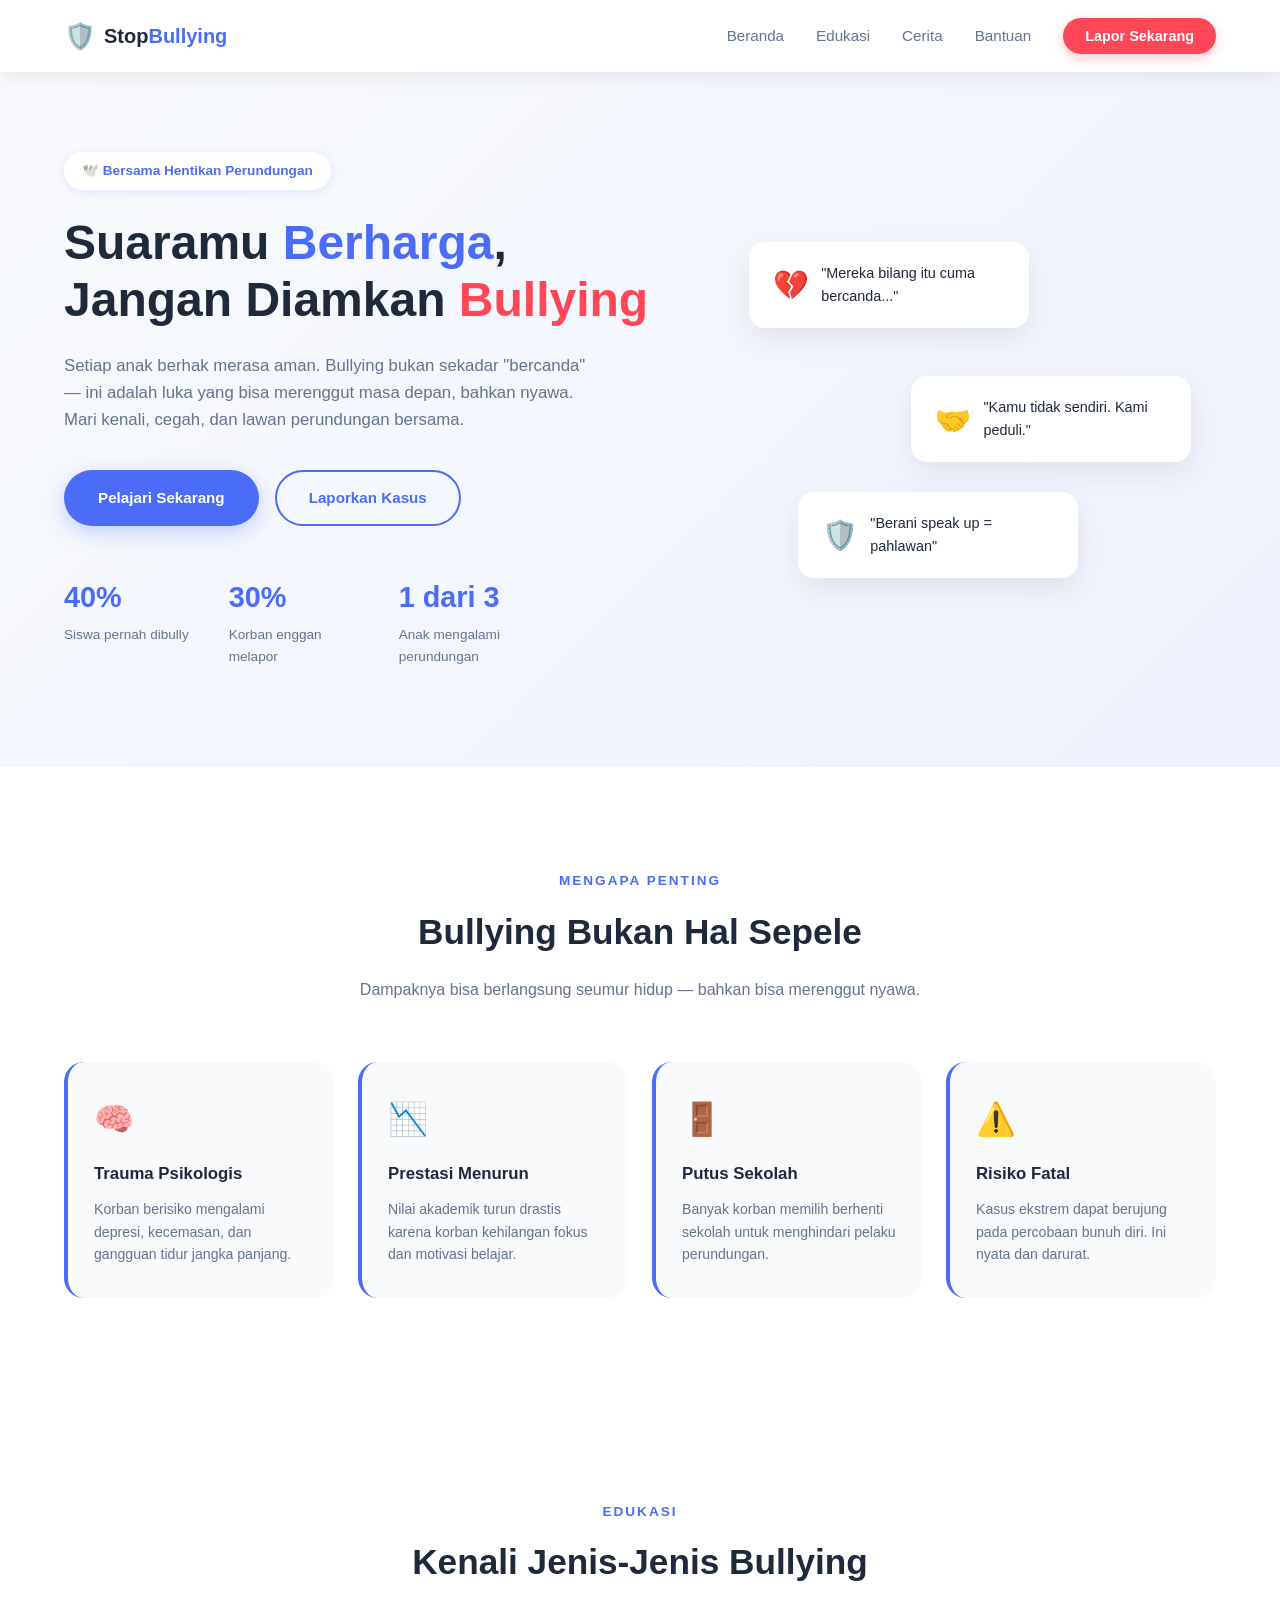
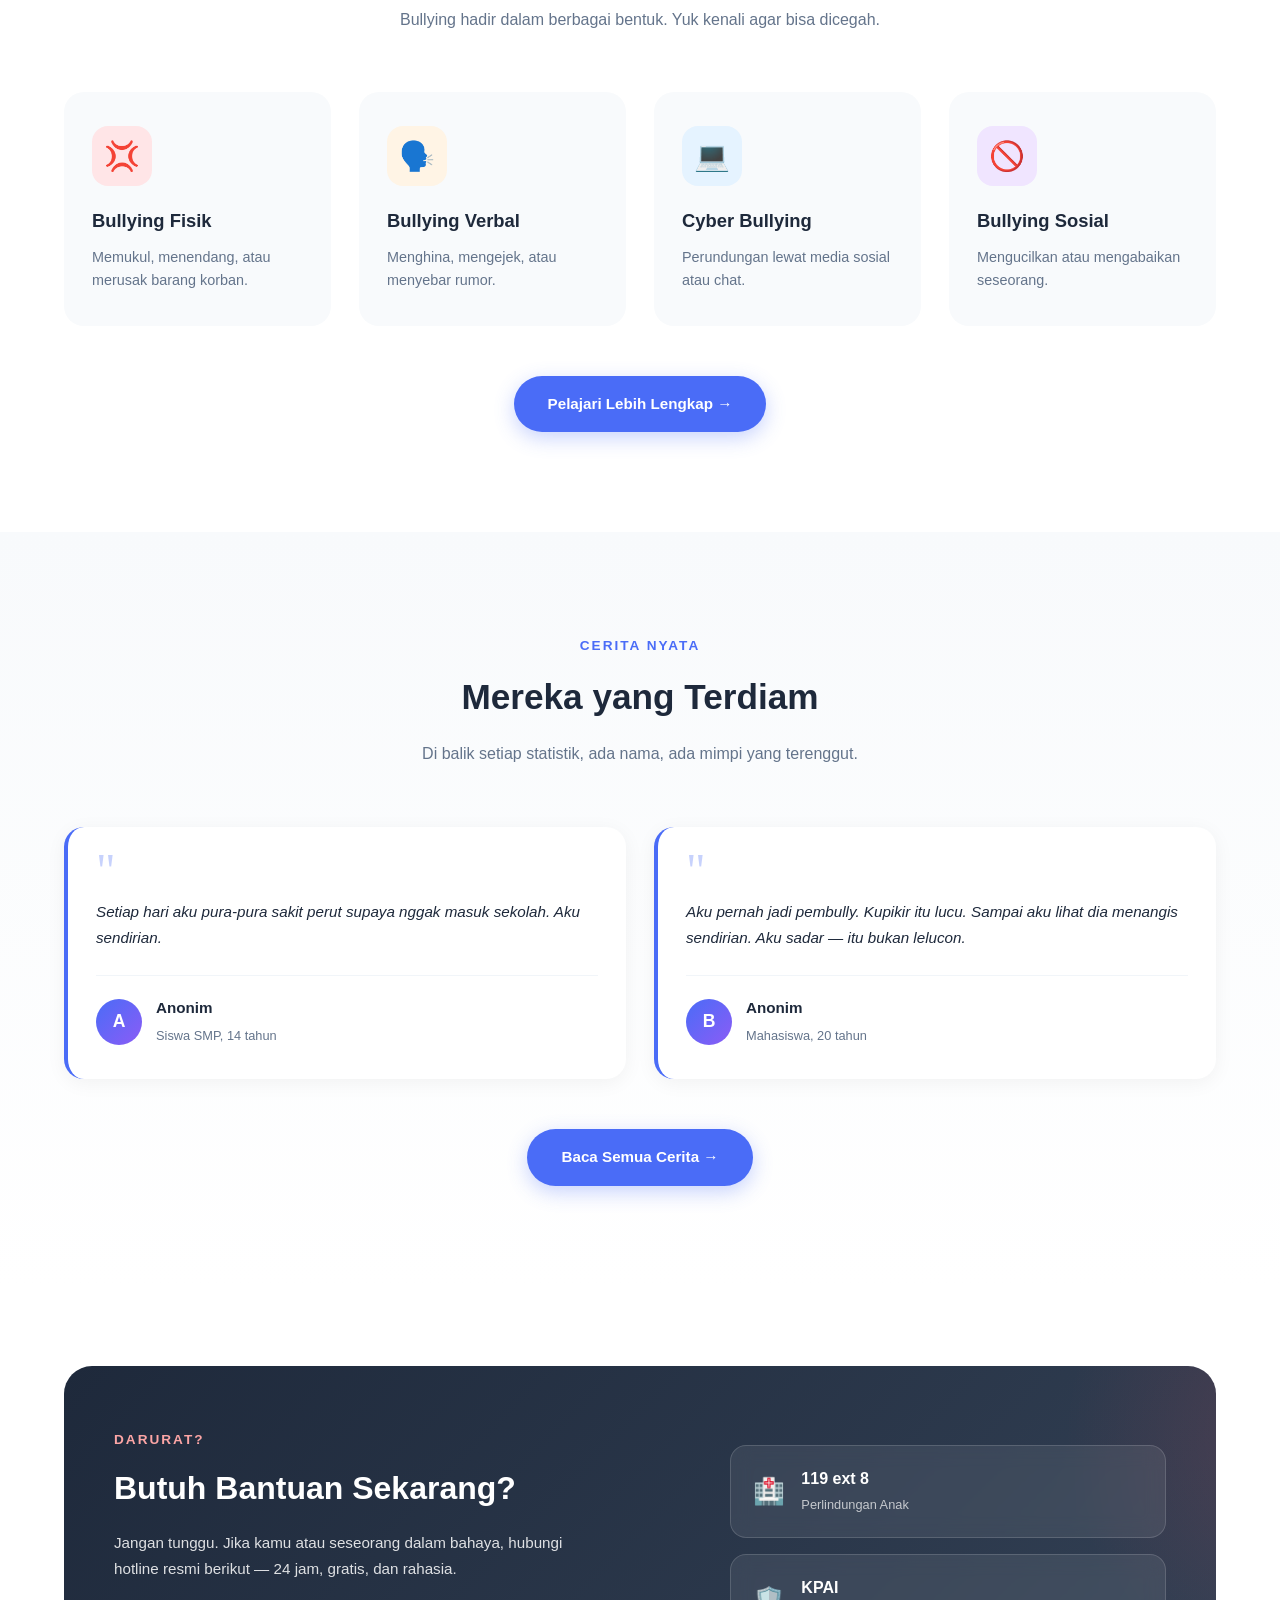
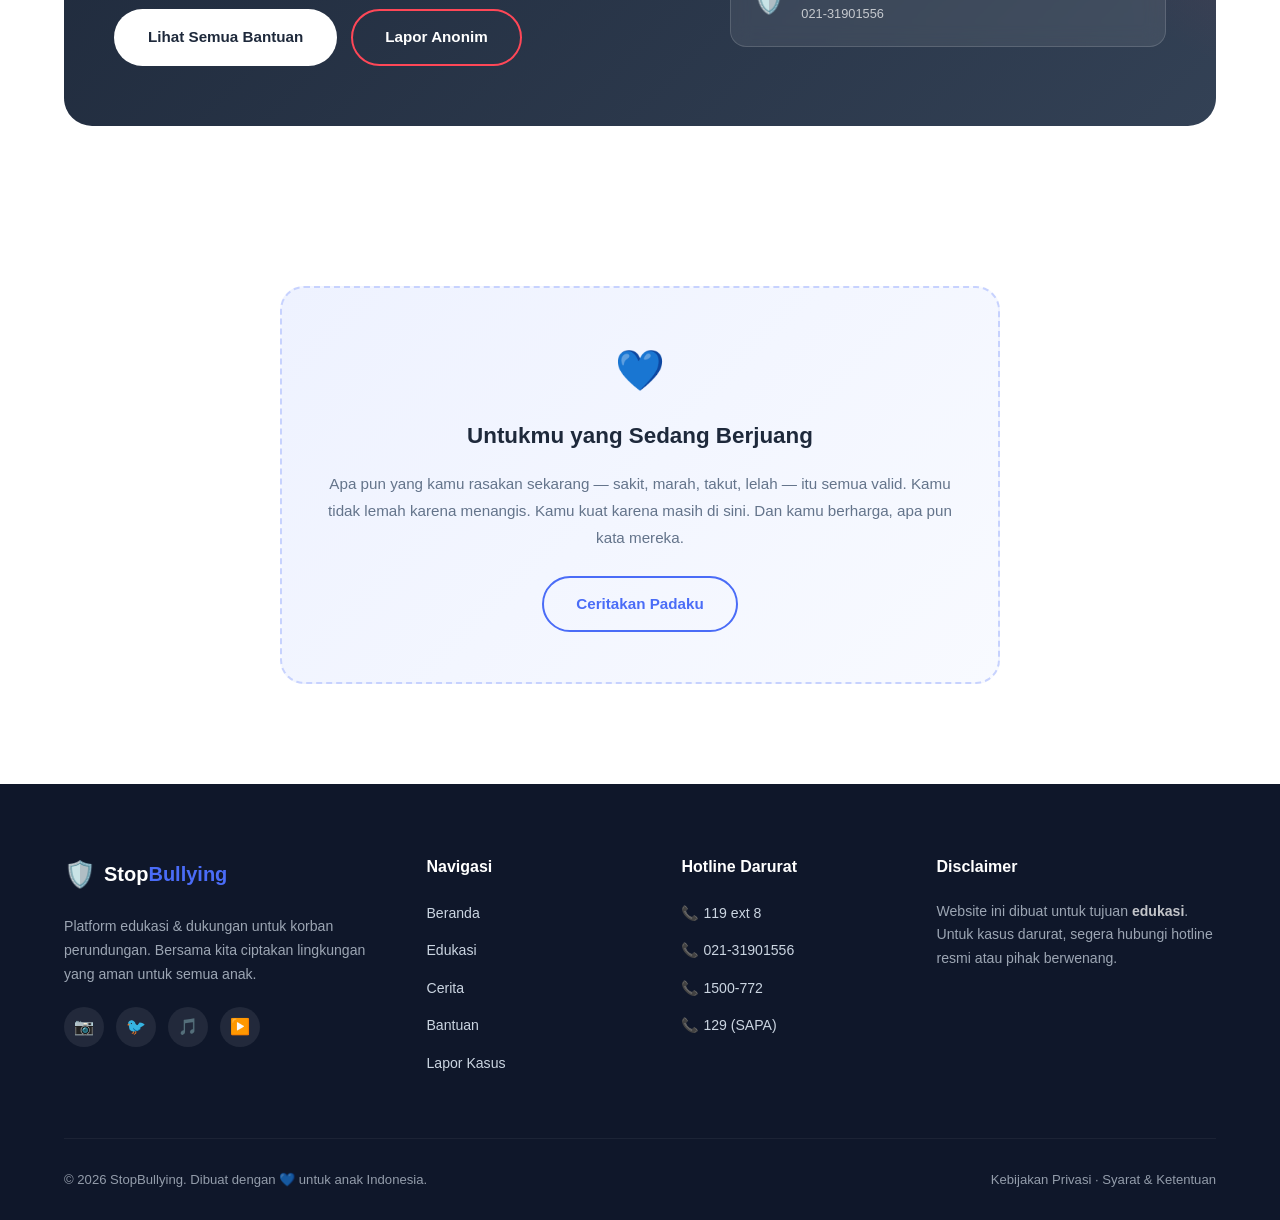
==== commit d8545cf7: "revisi" ====
--- a/index.html
+++ b/index.html
@@ -1,1930 +1,359 @@
-<!DOCTYPE html>
-<html lang="id">
-<head>
-<meta charset="UTF-8">
-<meta name="viewport" content="width=device-width, initial-scale=1.0">
-<title>LindungiTemanKecil — Bersama Hentikan Perundungan</title>
-<meta name="description" content="LindungiTemanKecil: kampanye edukasi dan kepedulian untuk menghentikan perundungan (bullying) di sekolah, rumah, dan dunia maya.">
-<link rel="preconnect" href="https://fonts.googleapis.com">
-<link rel="preconnect" href="https://fonts.gstatic.com" crossorigin>
-<link href="https://fonts.googleapis.com/css2?family=Plus+Jakarta+Sans:wght@400;500;600;700;800&display=swap" rel="stylesheet">
-<style>
-  /* ============================================================
-   RESET & VARIABEL
-   ============================================================ */
-*,
-*::before,
-*::after { box-sizing: border-box; margin: 0; padding: 0; }
-
-:root {
-  --primary: #6C5CE7;
-  --primary-dark: #4B3FD1;
-  --primary-soft: #EEEBFF;
-  --accent: #FF6B6B;
-  --accent-soft: #FFEDED;
-  --teal: #00B894;
-  --teal-soft: #E3FBF5;
-  --amber: #FFB020;
-  --amber-soft: #FFF6E5;
-  --dark: #14142B;
-  --dark-2: #1F1F3D;
-  --text: #2C2C44;
-  --muted: #6E6E8A;
-  --line: #E7E7F2;
-  --bg: #F8F8FD;
-  --white: #ffffff;
-  --radius: 20px;
-  --radius-sm: 12px;
-  --shadow: 0 10px 30px rgba(20, 20, 43, .08);
-  --shadow-lg: 0 22px 60px rgba(20, 20, 43, .14);
-  --font: 'Plus Jakarta Sans', -apple-system, BlinkMacSystemFont, 'Segoe UI', Roboto, sans-serif;
-}
-
-html { scroll-behavior: smooth; scroll-padding-top: 90px; }
-
-body {
-  font-family: var(--font);
-  background: var(--bg);
-  color: var(--text);
-  line-height: 1.7;
-  -webkit-font-smoothing: antialiased;
-  overflow-x: hidden;
-}
-
-img, svg { display: block; max-width: 100%; }
-a { color: inherit; text-decoration: none; }
-button, input, textarea { font-family: inherit; font-size: inherit; }
-ul { list-style: none; }
-
-.container {
-  width: min(1160px, 92%);
-  margin-inline: auto;
-}
-
-/* ============================================================
-   UTILITAS UMUM
-   ============================================================ */
-.section { padding: 96px 0; }
-.section--dark { background: var(--dark); color: #EDEDF7; }
-.section--soft { background: var(--white); }
-
-.eyebrow {
-  display: inline-flex;
-  align-items: center;
-  gap: 8px;
-  font-size: .78rem;
-  font-weight: 700;
-  letter-spacing: .12em;
-  text-transform: uppercase;
-  color: var(--primary);
-  background: var(--primary-soft);
-  padding: 8px 16px;
-  border-radius: 999px;
-  margin-bottom: 18px;
-}
-.section--dark .eyebrow { color: #C7BEFF; background: rgba(108, 92, 231, .2); }
-
-.section-title {
-  font-size: clamp(1.8rem, 4vw, 2.7rem);
-  font-weight: 800;
-  line-height: 1.2;
-  letter-spacing: -.02em;
-  margin-bottom: 16px;
-}
-.section-sub {
-  max-width: 640px;
-  color: var(--muted);
-  font-size: 1.05rem;
-}
-.section--dark .section-sub { color: #A9A9C7; }
-.section-head { margin-bottom: 56px; }
-.section-head--center { text-align: center; }
-.section-head--center .section-sub { margin-inline: auto; }
-
-.gradient-text {
-  background: linear-gradient(120deg, var(--primary), var(--accent));
-  -webkit-background-clip: text;
-  background-clip: text;
-  color: transparent;
-}
-
-/* Tombol */
-.btn {
-  display: inline-flex;
-  align-items: center;
-  justify-content: center;
-  gap: 9px;
-  padding: 14px 28px;
-  border-radius: 999px;
-  font-weight: 700;
-  font-size: .95rem;
-  border: 2px solid transparent;
-  cursor: pointer;
-  transition: transform .22s ease, box-shadow .22s ease, background .22s ease, color .22s ease;
-  white-space: nowrap;
-}
-.btn:hover { transform: translateY(-3px); }
-.btn--primary { background: var(--primary); color: #fff; box-shadow: 0 10px 24px rgba(108, 92, 231, .32); }
-.btn--primary:hover { background: var(--primary-dark); box-shadow: 0 16px 34px rgba(108, 92, 231, .42); }
-.btn--ghost { border-color: rgba(255,255,255,.28); color: #fff; background: rgba(255,255,255,.06); }
-.btn--ghost:hover { background: rgba(255,255,255,.14); }
-.btn--outline { border-color: var(--line); background: #fff; color: var(--text); }
-.btn--outline:hover { border-color: var(--primary); color: var(--primary); }
-.btn--danger { background: var(--accent); color: #fff; box-shadow: 0 10px 24px rgba(255, 107, 107, .32); }
-.btn--danger:hover { background: #e85555; }
-
-/* Animasi reveal */
-.reveal {
-  opacity: 0;
-  transform: translateY(28px);
-  transition: opacity .7s cubic-bezier(.2,.7,.3,1), transform .7s cubic-bezier(.2,.7,.3,1);
-}
-.reveal.visible { opacity: 1; transform: none; }
-
-/* ============================================================
-   NAVBAR
-   ============================================================ */
-/* ============================================================
-   NAVBAR — konsisten (selalu berlatar terang + blur)
-   ============================================================ */
-.header {
-  position: fixed;
-  inset: 0 0 auto 0;
-  z-index: 100;
-  padding: 12px 0;
-  background: rgba(255, 255, 255, .9);
-  backdrop-filter: blur(14px);
-  -webkit-backdrop-filter: blur(14px);
-  border-bottom: 1px solid rgba(231, 231, 242, .9);
-  transition: padding .3s ease, background .3s ease, box-shadow .3s ease;
-}
-.header.scrolled {
-  padding: 8px 0;
-  background: rgba(255, 255, 255, .97);
-  box-shadow: 0 6px 24px rgba(20, 20, 43, .07);
-}
-.nav { display: flex; align-items: center; justify-content: space-between; gap: 20px; }
-
-.logo { display: flex; align-items: center; gap: 11px; font-weight: 800; font-size: 1.05rem; letter-spacing: -.02em; }
-.logo__mark {
-  width: 40px; height: 40px; border-radius: 12px;
-  background: linear-gradient(135deg, var(--primary), var(--accent));
-  display: grid; place-items: center;
-  box-shadow: 0 8px 18px rgba(108,92,231,.34);
-  flex-shrink: 0;
-}
-.logo__mark svg { width: 22px; height: 22px; }
-.logo__text span { color: var(--primary); }
-
-.nav-menu { display: flex; align-items: center; gap: 4px; }
-.nav-menu a {
-  padding: 9px 15px;
-  border-radius: 999px;
-  font-size: .92rem;
-  font-weight: 600;
-  color: var(--muted);
-  transition: color .2s, background .2s;
-}
-.nav-menu a:hover { color: var(--primary); background: var(--primary-soft); }
-.nav-cta { margin-left: 10px; padding: 11px 22px; font-size: .88rem; }
-
-.nav-toggle {
-  display: none;
-  width: 44px; height: 44px;
-  border: none; background: transparent;
-  cursor: pointer; border-radius: 12px;
-  flex-direction: column; justify-content: center; align-items: center; gap: 5px;
-}
-.nav-toggle span {
-  width: 22px; height: 2.5px; background: var(--text);
-  border-radius: 4px; transition: .3s;
-}
-.nav-toggle.active span:nth-child(1) { transform: translateY(7.5px) rotate(45deg); }
-.nav-toggle.active span:nth-child(2) { opacity: 0; }
-.nav-toggle.active span:nth-child(3) { transform: translateY(-7.5px) rotate(-45deg); }
-
-/* ============================================================
-   HERO
-   ============================================================ */
-.hero {
-  position: relative;
-  background: radial-gradient(1100px 600px at 12% -10%, #3A2E8F 0%, transparent 60%),
-              radial-gradient(900px 620px at 100% 8%, #7A3B6E 0%, transparent 58%),
-              linear-gradient(160deg, #16162E 0%, #14142B 55%, #1C1636 100%);
-  color: #fff;
-  padding: 170px 0 110px;
-  overflow: hidden;
-}
-.hero::after {
-  content: "";
-  position: absolute; inset: 0;
-  background-image: radial-gradient(rgba(255,255,255,.07) 1px, transparent 1px);
-  background-size: 34px 34px;
-  mask-image: radial-gradient(circle at 50% 0%, #000 10%, transparent 72%);
-  -webkit-mask-image: radial-gradient(circle at 50% 0%, #000 10%, transparent 72%);
-  pointer-events: none;
-}
-.hero__inner { position: relative; z-index: 2; display: grid; grid-template-columns: 1.08fr .92fr; gap: 60px; align-items: center; }
-
-.hero__badge {
-  display: inline-flex; align-items: center; gap: 9px;
-  padding: 8px 18px; border-radius: 999px;
-  background: rgba(255,255,255,.09);
-  border: 1px solid rgba(255,255,255,.16);
-  font-size: .82rem; font-weight: 600; letter-spacing: .03em;
-  margin-bottom: 26px;
-  backdrop-filter: blur(8px);
-}
-.pulse-dot {
-  width: 9px; height: 9px; border-radius: 50%;
-  background: var(--accent);
-  box-shadow: 0 0 0 0 rgba(255,107,107,.7);
-  animation: pulse 2s infinite;
-}
-@keyframes pulse {
-  0% { box-shadow: 0 0 0 0 rgba(255,107,107,.7); }
-  70% { box-shadow: 0 0 0 12px rgba(255,107,107,0); }
-  100% { box-shadow: 0 0 0 0 rgba(255,107,107,0); }
-}
-
-.hero h1 {
-  font-size: clamp(2.2rem, 5.4vw, 3.7rem);
-  font-weight: 800;
-  line-height: 1.1;
-  letter-spacing: -.035em;
-  margin-bottom: 22px;
-}
-.hero h1 em {
-  font-style: normal;
-  background: linear-gradient(120deg, #FFB3B3, #FF6B6B 40%, #C7BEFF);
-  -webkit-background-clip: text; background-clip: text; color: transparent;
-}
-.hero__lead { font-size: 1.1rem; color: #B8B8D4; max-width: 540px; margin-bottom: 34px; }
-.hero__actions { display: flex; flex-wrap: wrap; gap: 14px; margin-bottom: 40px; }
-
-.hero__stats { display: flex; flex-wrap: wrap; gap: 34px; padding-top: 30px; border-top: 1px solid rgba(255,255,255,.12); }
-.hero__stat b { display: block; font-size: 1.75rem; font-weight: 800; letter-spacing: -.02em; }
-.hero__stat span { font-size: .82rem; color: #9C9CC0; }
-
-/* Kartu visual hero */
-.hero__visual { position: relative; }
-.hero-card {
-  background: rgba(255,255,255,.07);
-  border: 1px solid rgba(255,255,255,.14);
-  border-radius: 26px;
-  padding: 30px;
-  backdrop-filter: blur(16px);
-  -webkit-backdrop-filter: blur(16px);
-  box-shadow: var(--shadow-lg);
-  animation: floaty 6s ease-in-out infinite;
-}
-@keyframes floaty {
-  0%, 100% { transform: translateY(0); }
-  50% { transform: translateY(-14px); }
-}
-.hero-card__title { font-size: .78rem; text-transform: uppercase; letter-spacing: .14em; color: #A9A9C7; font-weight: 700; margin-bottom: 20px; }
-
-.avatar-row { display: flex; align-items: center; gap: 14px; padding: 13px 0; border-bottom: 1px solid rgba(255,255,255,.08); }
-.avatar-row:last-of-type { border-bottom: none; }
-.avatar {
-  width: 44px; height: 44px; border-radius: 50%;
-  display: grid; place-items: center;
-  font-weight: 800; font-size: .95rem; color: #fff; flex-shrink: 0;
-}
-.a1 { background: linear-gradient(135deg, #6C5CE7, #A29BFE); }
-.a2 { background: linear-gradient(135deg, #FF6B6B, #FF9F9F); }
-.a3 { background: linear-gradient(135deg, #00B894, #55EFC4); }
-.a4 { background: linear-gradient(135deg, #FFB020, #FFD98A); }
-.avatar-row p { font-size: .88rem; color: #D6D6EC; line-height: 1.45; }
-.avatar-row small { display: block; color: #8A8AAE; font-size: .76rem; }
-
-.hero-card__note {
-  margin-top: 22px; padding: 15px 18px; border-radius: 14px;
-  background: rgba(255,107,107,.13);
-  border: 1px solid rgba(255,107,107,.28);
-  font-size: .85rem; color: #FFD2D2;
-}
-
-/* ============================================================
-   MARQUEE STATISTIK
-   ============================================================ */
-.stats { background: #fff; padding: 68px 0; border-bottom: 1px solid var(--line); }
-.stats__grid { display: grid; grid-template-columns: repeat(4, 1fr); gap: 24px; text-align: center; }
-.stat-item { padding: 22px 14px; border-radius: var(--radius); transition: background .25s, transform .25s; }
-.stat-item:hover { background: var(--bg); transform: translateY(-4px); }
-.stat-item__num {
-  font-size: clamp(1.9rem, 4vw, 2.6rem); font-weight: 800;
-  letter-spacing: -.03em; color: var(--primary); line-height: 1.1;
-}
-.stat-item__num sup { font-size: .5em; color: var(--accent); }
-.stat-item__label { font-size: .88rem; color: var(--muted); margin-top: 8px; font-weight: 500; }
-.stats__source { text-align: center; margin-top: 34px; font-size: .78rem; color: #9A9AB4; }
-
-/* ============================================================
-   APA ITU BULLYING
-   ============================================================ */
-.about__grid { display: grid; grid-template-columns: .95fr 1.05fr; gap: 60px; align-items: start; }
-
-.about__quote {
-  background: linear-gradient(150deg, var(--primary), var(--primary-dark));
-  color: #fff; border-radius: var(--radius); padding: 36px;
-  box-shadow: 0 22px 50px rgba(108,92,231,.28);
-}
-.about__quote svg { width: 42px; height: 42px; opacity: .5; margin-bottom: 18px; }
-.about__quote p { font-size: 1.12rem; font-weight: 600; line-height: 1.6; margin-bottom: 22px; }
-.about__quote cite { font-style: normal; font-size: .85rem; opacity: .8; }
-
-.definition {
-  background: #fff; border: 1px solid var(--line); border-left: 5px solid var(--accent);
-  border-radius: var(--radius-sm); padding: 22px 26px; margin-bottom: 26px;
-}
-.definition b { color: var(--accent); }
-
-.about__list { display: grid; gap: 14px; margin-top: 26px; }
-.about__list li { display: flex; gap: 13px; align-items: flex-start; font-size: .97rem; }
-.check {
-  flex-shrink: 0; width: 24px; height: 24px; border-radius: 8px;
-  background: var(--teal-soft); color: var(--teal);
-  display: grid; place-items: center; font-size: .78rem; font-weight: 800; margin-top: 2px;
-}
-
-/* ============================================================
-   JENIS BULLYING
-   ============================================================ */
-.types__grid { display: grid; grid-template-columns: repeat(auto-fit, minmax(255px, 1fr)); gap: 22px; }
-
-.type-card {
-  background: #fff; border: 1px solid var(--line); border-radius: var(--radius);
-  padding: 30px 26px; transition: transform .28s cubic-bezier(.2,.7,.3,1), box-shadow .28s, border-color .28s;
-  position: relative; overflow: hidden;
-}
-.type-card::before {
-  content: ""; position: absolute; inset: 0 0 auto 0; height: 4px;
-  background: linear-gradient(90deg, var(--primary), var(--accent));
-  transform: scaleX(0); transform-origin: left; transition: transform .4s ease;
-}
-.type-card:hover::before { transform: scaleX(1); }
-.type-card:hover { transform: translateY(-8px); box-shadow: var(--shadow-lg); border-color: transparent; }
-
-.type-card__icon {
-  width: 54px; height: 54px; border-radius: 16px;
-  display: grid; place-items: center; font-size: 1.5rem; margin-bottom: 20px;
-}
-.tc-1 { background: var(--accent-soft); }
-.tc-2 { background: var(--primary-soft); }
-.tc-3 { background: var(--teal-soft); }
-.tc-4 { background: var(--amber-soft); }
-.tc-5 { background: #EAF2FF; }
-.tc-6 { background: #FDECF6; }
-
-.type-card h3 { font-size: 1.08rem; font-weight: 700; margin-bottom: 10px; }
-.type-card p { font-size: .92rem; color: var(--muted); }
-.type-card__tag {
-  display: inline-block; margin-top: 16px; font-size: .74rem;
-  font-weight: 700; letter-spacing: .06em; text-transform: uppercase;
-  color: var(--primary); background: var(--primary-soft);
-  padding: 5px 12px; border-radius: 999px;
-}
-
-/* ============================================================
-   DAMPAK
-   ============================================================ */
-.impact__grid { display: grid; grid-template-columns: 1fr 1fr; gap: 60px; align-items: center; }
-
-.impact__visual {
-  background: linear-gradient(160deg, #FFFFFF, #F3F1FF);
-  border: 1px solid var(--line); border-radius: var(--radius);
-  padding: 34px; box-shadow: var(--shadow);
-}
-.impact-bar { margin-bottom: 26px; }
-.impact-bar:last-child { margin-bottom: 0; }
-.impact-bar__top { display: flex; justify-content: space-between; font-size: .88rem; font-weight: 600; margin-bottom: 9px; }
-.impact-bar__top span:last-child { color: var(--primary); }
-.impact-bar__track { height: 10px; border-radius: 999px; background: #EAEAF5; overflow: hidden; }
-.impact-bar__fill {
-  height: 100%; width: 0; border-radius: 999px;
-  background: linear-gradient(90deg, var(--primary), var(--accent));
-  transition: width 1.4s cubic-bezier(.2,.7,.3,1);
-}
-
-.impact-list { display: grid; gap: 20px; }
-.impact-item { display: flex; gap: 18px; }
-.impact-item__icon {
-  flex-shrink: 0; width: 48px; height: 48px; border-radius: 14px;
-  display: grid; place-items: center; font-size: 1.3rem;
-  background: var(--primary-soft);
-}
-.impact-item h4 { font-size: 1rem; font-weight: 700; margin-bottom: 4px; }
-.impact-item p { font-size: .92rem; color: var(--muted); }
-
-/* ============================================================
-   CERITA KORBAN
-   ============================================================ */
-.stories { background: var(--dark); color: #EDEDF7; position: relative; overflow: hidden; }
-.stories::before {
-  content: ""; position: absolute; top: -180px; left: 50%; transform: translateX(-50%);
-  width: 800px; height: 500px; border-radius: 50%;
-  background: radial-gradient(circle, rgba(108,92,231,.28), transparent 68%);
-  pointer-events: none;
-}
-
-.filter-bar { display: flex; flex-wrap: wrap; gap: 10px; justify-content: center; margin-bottom: 44px; position: relative; z-index: 2; }
-.filter-btn {
-  padding: 10px 22px; border-radius: 999px; border: 1px solid rgba(255,255,255,.16);
-  background: rgba(255,255,255,.05); color: #C0C0DC;
-  font-size: .86rem; font-weight: 600; cursor: pointer;
-  transition: .25s;
-}
-.filter-btn:hover { background: rgba(255,255,255,.12); color: #fff; }
-.filter-btn.active { background: var(--primary); border-color: var(--primary); color: #fff; box-shadow: 0 8px 22px rgba(108,92,231,.4); }
-
-.stories__grid { display: grid; grid-template-columns: repeat(auto-fit, minmax(310px, 1fr)); gap: 22px; position: relative; z-index: 2; }
-
-.story-card {
-  background: rgba(255,255,255,.055);
-  border: 1px solid rgba(255,255,255,.11);
-  border-radius: var(--radius);
-  padding: 28px;
-  transition: transform .3s, background .3s, border-color .3s;
-  display: flex; flex-direction: column;
-}
-.story-card:hover { transform: translateY(-7px); background: rgba(255,255,255,.09); border-color: rgba(108,92,231,.5); }
-.story-card.hide { display: none; }
-
-.story-card__head { display: flex; align-items: center; gap: 14px; margin-bottom: 18px; }
-.story-card__head h4 { font-size: 1rem; font-weight: 700; }
-.story-card__head small { display: block; color: #8A8AAE; font-size: .78rem; font-weight: 500; }
-
-.story-card blockquote { font-size: .95rem; color: #C9C9E4; line-height: 1.72; flex-grow: 1; }
-.story-card__foot {
-  margin-top: 20px; padding-top: 16px; border-top: 1px solid rgba(255,255,255,.09);
-  display: flex; align-items: center; gap: 8px; font-size: .8rem; color: #9C9CC0;
-}
-.story-card__foot .dot { width: 5px; height: 5px; border-radius: 50%; background: var(--accent); }
-
-.stories__disclaimer {
-  margin-top: 44px; padding: 20px 24px; border-radius: var(--radius-sm);
-  background: rgba(255,255,255,.05); border: 1px dashed rgba(255,255,255,.2);
-  font-size: .84rem; color: #A0A0C0; text-align: center; position: relative; z-index: 2;
-}
-
-/* ============================================================
-   EDUKASI / AKORDEON
-   ============================================================ */
-.accordion { display: grid; gap: 14px; max-width: 880px; margin-inline: auto; }
-.acc-item {
-  background: #fff; border: 1px solid var(--line); border-radius: var(--radius-sm);
-  overflow: hidden; transition: border-color .25s, box-shadow .25s;
-}
-.acc-item.open { border-color: var(--primary); box-shadow: 0 12px 30px rgba(108,92,231,.12); }
-.acc-head {
-  width: 100%; display: flex; align-items: center; gap: 16px;
-  padding: 20px 24px; background: none; border: none; cursor: pointer;
-  text-align: left; font-weight: 700; font-size: 1rem; color: var(--text);
-}
-.acc-head:hover { color: var(--primary); }
-.acc-num {
-  flex-shrink: 0; width: 34px; height: 34px; border-radius: 10px;
-  background: var(--primary-soft); color: var(--primary);
-  display: grid; place-items: center; font-size: .85rem; font-weight: 800;
-}
-.acc-arrow { margin-left: auto; flex-shrink: 0; transition: transform .3s; color: var(--muted); font-size: 1.1rem; }
-.acc-item.open .acc-arrow { transform: rotate(180deg); color: var(--primary); }
-.acc-body { max-height: 0; overflow: hidden; transition: max-height .38s cubic-bezier(.2,.7,.3,1); }
-.acc-body__inner { padding: 0 24px 24px 74px; color: var(--muted); font-size: .94rem; }
-.acc-body__inner ul { display: grid; gap: 10px; margin-top: 12px; }
-.acc-body__inner li { display: flex; gap: 10px; }
-.acc-body__inner li::before { content: "→"; color: var(--primary); font-weight: 700; flex-shrink: 0; }
-
-/* ============================================================
-   KUIS
-   ============================================================ */
-.quiz { background: linear-gradient(160deg, #F3F1FF, #FFF3F3); }
-.quiz__box {
-  max-width: 720px; margin-inline: auto; background: #fff;
-  border-radius: var(--radius); box-shadow: var(--shadow-lg);
-  padding: 42px; border: 1px solid var(--line);
-}
-.quiz__progress { height: 7px; background: #EEEEF8; border-radius: 999px; overflow: hidden; margin-bottom: 28px; }
-.quiz__progress span { display: block; height: 100%; width: 0; border-radius: 999px; background: linear-gradient(90deg, var(--primary), var(--accent)); transition: width .4s ease; }
-.quiz__meta { display: flex; justify-content: space-between; font-size: .8rem; font-weight: 700; color: var(--muted); margin-bottom: 14px; letter-spacing: .04em; text-transform: uppercase; }
-.quiz__q { font-size: 1.22rem; font-weight: 700; line-height: 1.45; margin-bottom: 26px; }
-.quiz__options { display: grid; gap: 12px; }
-.quiz-opt {
-  display: flex; align-items: center; gap: 14px;
-  padding: 16px 20px; border-radius: 14px;
-  border: 2px solid var(--line); background: #fff;
-  cursor: pointer; text-align: left; font-size: .95rem; font-weight: 500;
-  transition: .22s; color: var(--text); width: 100%;
-}
-.quiz-opt:hover:not(:disabled) { border-color: var(--primary); background: var(--primary-soft); transform: translateX(4px); }
-.quiz-opt:disabled { cursor: default; }
-.quiz-opt__key {
-  flex-shrink: 0; width: 30px; height: 30px; border-radius: 9px;
-  background: var(--bg); display: grid; place-items: center;
-  font-weight: 800; font-size: .82rem; color: var(--muted);
-}
-.quiz-opt.correct { border-color: var(--teal); background: var(--teal-soft); }
-.quiz-opt.correct .quiz-opt__key { background: var(--teal); color: #fff; }
-.quiz-opt.wrong { border-color: var(--accent); background: var(--accent-soft); }
-.quiz-opt.wrong .quiz-opt__key { background: var(--accent); color: #fff; }
-
-.quiz__feedback { margin-top: 22px; padding: 16px 20px; border-radius: 14px; font-size: .9rem; display: none; }
-.quiz__feedback.show { display: block; animation: fadeUp .35s ease; }
-.quiz__feedback.ok { background: var(--teal-soft); color: #067A5C; }
-.quiz__feedback.no { background: var(--accent-soft); color: #B33A3A; }
-@keyframes fadeUp { from { opacity: 0; transform: translateY(10px); } to { opacity: 1; transform: none; } }
-
-.quiz__next { margin-top: 24px; display: none; }
-.quiz__next.show { display: inline-flex; }
-
-.quiz__result { text-align: center; display: none; }
-.quiz__result.show { display: block; animation: fadeUp .45s ease; }
-.quiz__result .score { font-size: 3.4rem; font-weight: 800; letter-spacing: -.04em; color: var(--primary); line-height: 1; margin-bottom: 8px; }
-.quiz__result h3 { font-size: 1.35rem; margin-bottom: 12px; }
-.quiz__result p { color: var(--muted); margin-bottom: 26px; }
-
-/* ============================================================
-   BANTUAN / HOTLINE
-   ============================================================ */
-.help__grid { display: grid; grid-template-columns: repeat(auto-fit, minmax(250px, 1fr)); gap: 20px; margin-bottom: 60px; }
-
-.help-card {
-  background: #fff; border: 1px solid var(--line); border-radius: var(--radius);
-  padding: 28px; transition: transform .28s, box-shadow .28s;
-}
-.help-card:hover { transform: translateY(-6px); box-shadow: var(--shadow-lg); }
-.help-card__icon { font-size: 1.8rem; margin-bottom: 16px; }
-.help-card h4 { font-size: 1rem; font-weight: 700; margin-bottom: 6px; }
-.help-card .num {
-  font-size: 1.5rem; font-weight: 800; color: var(--primary);
-  letter-spacing: -.02em; margin: 8px 0 6px; display: block;
-}
-.help-card p { font-size: .87rem; color: var(--muted); }
-
-.steps { display: grid; grid-template-columns: repeat(auto-fit, minmax(220px, 1fr)); gap: 22px; }
-.step { position: relative; padding: 28px 24px; background: #fff; border-radius: var(--radius); border: 1px solid var(--line); }
-.step__no {
-  position: absolute; top: -16px; left: 24px;
-  width: 38px; height: 38px; border-radius: 12px;
-  background: linear-gradient(135deg, var(--primary), var(--accent));
-  color: #fff; display: grid; place-items: center; font-weight: 800;
-  box-shadow: 0 8px 18px rgba(108,92,231,.34);
-}
-.step h4 { margin-top: 14px; font-size: 1rem; font-weight: 700; margin-bottom: 8px; }
-.step p { font-size: .89rem; color: var(--muted); }
-
-/* ============================================================
-   DINDING HARAPAN
-   ============================================================ */
-.wall { background: var(--dark); color: #EDEDF7; }
-.wall__layout { display: grid; grid-template-columns: .85fr 1.15fr; gap: 48px; align-items: start; }
-
-.wall-form {
-  background: rgba(255,255,255,.06); border: 1px solid rgba(255,255,255,.12);
-  border-radius: var(--radius); padding: 32px;
-}
-.field { margin-bottom: 18px; }
-.field label { display: block; font-size: .82rem; font-weight: 700; margin-bottom: 8px; color: #B8B8D4; letter-spacing: .03em; }
-.field input, .field textarea {
-  width: 100%; padding: 14px 16px; border-radius: 12px;
-  border: 1px solid rgba(255,255,255,.16);
-  background: rgba(0,0,0,.22); color: #fff;
-  font-size: .93rem; transition: border-color .2s, background .2s;
-  resize: vertical;
-}
-.field input::placeholder, .field textarea::placeholder { color: #7C7C9E; }
-.field input:focus, .field textarea:focus { outline: none; border-color: var(--primary); background: rgba(0,0,0,.34); }
-.field textarea { min-height: 110px; }
-.form-msg { font-size: .82rem; margin-top: 12px; color: var(--teal); display: none; }
-.form-msg.show { display: block; animation: fadeUp .3s ease; }
-
-.wall__list { display: grid; gap: 14px; max-height: 560px; overflow-y: auto; padding-right: 8px; }
-.wall__list::-webkit-scrollbar { width: 6px; }
-.wall__list::-webkit-scrollbar-thumb { background: rgba(255,255,255,.18); border-radius: 999px; }
-
-.msg {
-  background: rgba(255,255,255,.055); border: 1px solid rgba(255,255,255,.1);
-  border-radius: 16px; padding: 20px 22px; transition: background .25s, transform .25s;
-  animation: fadeUp .4s ease;
-}
-.msg:hover { background: rgba(255,255,255,.09); transform: translateX(5px); }
-.msg__head { display: flex; align-items: center; gap: 11px; margin-bottom: 10px; }
-.msg__avatar {
-  width: 34px; height: 34px; border-radius: 50%;
-  display: grid; place-items: center; font-weight: 800; font-size: .8rem; color: #fff;
-  background: linear-gradient(135deg, var(--primary), var(--accent)); flex-shrink: 0;
-}
-.msg__name { font-weight: 700; font-size: .9rem; }
-.msg__time { font-size: .74rem; color: #8585A8; margin-left: auto; }
-.msg p { font-size: .92rem; color: #C5C5E0; }
-
-/* ============================================================
-   CTA AKHIR
-   ============================================================ */
-.cta {
-  background: linear-gradient(135deg, var(--primary), #8E7BFF 45%, var(--accent));
-  color: #fff; text-align: center; padding: 96px 0;
-  position: relative; overflow: hidden;
-}
-.cta::before {
-  content: ""; position: absolute; inset: 0;
-  background-image: radial-gradient(rgba(255,255,255,.14) 1.5px, transparent 1.5px);
-  background-size: 28px 28px; opacity: .5;
-}
-.cta__inner { position: relative; z-index: 2; }
-.cta h2 { font-size: clamp(1.7rem, 4vw, 2.6rem); font-weight: 800; letter-spacing: -.03em; margin-bottom: 18px; }
-.cta p { max-width: 560px; margin: 0 auto 34px; opacity: .92; font-size: 1.05rem; }
-.cta__actions { display: flex; flex-wrap: wrap; gap: 14px; justify-content: center; }
-.cta .btn--outline { background: rgba(255,255,255,.14); border-color: rgba(255,255,255,.4); color: #fff; }
-.cta .btn--outline:hover { background: #fff; color: var(--primary); }
-
-/* ============================================================
-   FOOTER
-   ============================================================ */
-.footer { background: #0E0E1E; color: #8E8EB0; padding: 68px 0 30px; }
-.footer__grid { display: grid; grid-template-columns: 1.5fr 1fr 1fr 1fr; gap: 44px; margin-bottom: 48px; }
-.footer__brand .logo { color: #fff; margin-bottom: 16px; }
-.footer__brand p { font-size: .88rem; max-width: 300px; line-height: 1.7; }
-.footer h5 { color: #fff; font-size: .88rem; font-weight: 700; margin-bottom: 18px; letter-spacing: .02em; }
-.footer ul { display: grid; gap: 11px; }
-.footer ul a { font-size: .88rem; transition: color .2s; }
-.footer ul a:hover { color: var(--primary); }
-.footer__bottom {
-  border-top: 1px solid rgba(255,255,255,.08); padding-top: 26px;
-  display: flex; justify-content: space-between; align-items: center; gap: 20px; flex-wrap: wrap;
-  font-size: .82rem;
-}
-.footer__emergency { color: var(--accent); font-weight: 700; }
-
-/* Back to top */
-.to-top {
-  position: fixed; right: 24px; bottom: 24px; z-index: 90;
-  width: 48px; height: 48px; border-radius: 50%;
-  background: var(--primary); color: #fff; border: none; cursor: pointer;
-  display: grid; place-items: center; font-size: 1.1rem;
-  box-shadow: 0 12px 28px rgba(108,92,231,.42);
-  opacity: 0; visibility: hidden; transform: translateY(16px);
-  transition: .3s;
-}
-.to-top.show { opacity: 1; visibility: visible; transform: none; }
-.to-top:hover { background: var(--primary-dark); transform: translateY(-4px); }
-
-/* ============================================================
-   RESPONSIVE
-   ============================================================ */
-@media (max-width: 980px) {
-  .hero__inner { grid-template-columns: 1fr; gap: 48px; }
-  .hero { padding: 140px 0 90px; }
-  .about__grid, .impact__grid, .wall__layout { grid-template-columns: 1fr; gap: 40px; }
-  .stats__grid { grid-template-columns: repeat(2, 1fr); }
-  .footer__grid { grid-template-columns: 1fr 1fr; gap: 34px; }
-}
-
-@media (max-width: 760px) {
-  .section { padding: 70px 0; }
-  .nav-toggle { display: flex; }
-  .nav-menu {
-    position: fixed; inset: 0 0 0 auto; width: min(300px, 82vw);
-    background: #fff; flex-direction: column; align-items: stretch;
-    padding: 96px 22px 30px; gap: 6px;
-    box-shadow: -20px 0 50px rgba(20,20,43,.14);
-    transform: translateX(105%); transition: transform .34s cubic-bezier(.2,.7,.3,1);
-  }
-  .nav-menu.open { transform: none; }
-  .nav-menu a { padding: 14px 18px; font-size: 1rem; }
-  .nav-cta { margin-left: 0; margin-top: 12px; text-align: center; }
-  .hero__stats { gap: 24px; }
-  .hero__stat b { font-size: 1.4rem; }
-  .quiz__box { padding: 28px 22px; }
-  .acc-body__inner { padding-left: 24px; }
-  .footer__grid { grid-template-columns: 1fr; }
-  .footer__bottom { justify-content: center; text-align: center; }
-}
-
-@media (max-width: 480px) {
-  .stats__grid { grid-template-columns: 1fr; }
-  .hero__actions .btn { width: 100%; }
-}
-</style>
-</head>
-<body>
-
-<!-- ============================================================
-     HEADER / NAVBAR
-     ============================================================ -->
-<header class="header" id="header">
-  <nav class="container nav">
-    <a href="#beranda" class="logo">
-      <span class="logo__mark">
-        <svg viewBox="0 0 24 24" fill="none" stroke="#fff" stroke-width="2" stroke-linecap="round" stroke-linejoin="round">
-          <path d="M12 22s8-4 8-10V5l-8-3-8 3v7c0 6 8 10 8 10z"/>
-          <path d="M9 12l2 2 4-4"/>
-        </svg>
-      </span>
-      <span class="logo__text">Lindungi<span>TemanKecil</span></span>
-    </a>
-
-    <ul class="nav-menu" id="navMenu">
-      <li><a href="#tentang">Apa Itu</a></li>
-      <li><a href="#jenis">Jenis</a></li>
-      <li><a href="#dampak">Dampak</a></li>
-      <li><a href="#korban">Cerita</a></li>
-      <li><a href="#edukasi">Edukasi</a></li>
-      <li><a href="#kuis">Kuis</a></li>
-      <li><a href="#bantuan">Bantuan</a></li>
-      <li><a href="#bantuan" class="btn  nav-cta">Butuh Bantuan?</a></li>
-    </ul>
-
-    <button class="nav-toggle" id="navToggle" aria-label="Buka menu navigasi">
-      <span></span><span></span><span></span>
-    </button>
-  </nav>
-</header>
-
-<!-- ============================================================
-     HERO
-     ============================================================ -->
-<section class="hero" id="beranda">
-  <div class="container hero__inner">
-    <div class="hero__content">
-      <div class="hero__badge">
-        <span class="pulse-dot"></span>
-        Kampanye Peduli Perundungan Indonesia
-      </div>
-
-      <h1>Jangan Diam.<br>Suara Kita <em>Menyelamatkan</em> Mereka.</h1>
-
-      <p class="hero__lead">
-        Perundungan bukan sekadar "bercanda" atau "bagian dari tumbuh dewasa".
-        Ia melukai, meninggalkan luka yang tak terlihat, dan kadang merenggut nyawa.
-        Saatnya kita berhenti menonton — dan mulai bertindak.
-      </p>
-
-      <div class="hero__actions">
-        <a href="#edukasi" class="btn btn--primary">Mulai Belajar →</a>
-        <a href="#bantuan" class="btn btn--ghost">Saya Butuh Bantuan</a>
-      </div>
-
-      <div class="hero__stats">
-        <div class="hero__stat"><b>1 dari 3</b><span>Pelajar pernah dirundung</span></div>
-        <div class="hero__stat"><b>41%</b><span>Kasus terjadi di sekolah</span></div>
-        <div class="hero__stat"><b>24 Jam</b><span>Dampak berlanjut seumur hidup</span></div>
-      </div>
-    </div>
-
-    <div class="hero__visual">
-      <div class="hero-card">
-        <p class="hero-card__title">Yang sering mereka ucapkan</p>
-
-        <div class="avatar-row">
-          <div class="avatar a1">R</div>
-          <p>"Cuma bercanda kok, kamu terlalu sensitif."<small>— Pelaku, 14 tahun</small></p>
-        </div>
-        <div class="avatar-row">
-          <div class="avatar a2">A</div>
-          <p>"Aku takut ke sekolah. Tapi tidak ada yang percaya."<small>— Korban, 13 tahun</small></p>
-        </div>
-        <div class="avatar-row">
-          <div class="avatar a3">S</div>
-          <p>"Aku lihat, tapi aku diam saja. Sampai sekarang aku menyesal."<small>— Saksi, 15 tahun</small></p>
-        </div>
-        <div class="avatar-row">
-          <div class="avatar a4">M</div>
-          <p>"Kalau ada yang membela, mungkin hidupku berbeda."<small>— Penyintas, 22 tahun</small></p>
-        </div>
-
-        <div class="hero-card__note">
-          <strong>Ingat:</strong> Diamnya saksi adalah kemenangan bagi pelaku.
-        </div>
-      </div>
-    </div>
-  </div>
-</section>
-
-<!-- ============================================================
-     STATISTIK
-     ============================================================ -->
-<section class="stats">
-  <div class="container">
-    <div class="stats__grid">
-      <div class="stat-item reveal">
-        <div class="stat-item__num"><span data-count="36">0</span><sup>%</sup></div>
-        <div class="stat-item__label">Pelajar melaporkan pernah mengalami perundungan</div>
-      </div>
-      <div class="stat-item reveal">
-        <div class="stat-item__num"><span data-count="15">0</span><sup>%</sup></div>
-        <div class="stat-item__label">Terjadi di dunia maya (cyberbullying)</div>
-      </div>
-      <div class="stat-item reveal">
-        <div class="stat-item__num"><span data-count="70">0</span><sup>%</sup></div>
-        <div class="stat-item__label">Kasus tidak dilaporkan ke orang dewasa</div>
-      </div>
-      <div class="stat-item reveal">
-        <div class="stat-item__num"><span data-count="3">0</span><sup>x</sup></div>
-        <div class="stat-item__label">Risiko depresi lebih tinggi pada korban</div>
-      </div>
-    </div>
-    <p class="stats__source">
-      *Angka merupakan gambaran umum dari berbagai studi dan survei perundungan remaja.
-      Data aktual dapat berbeda tergantung wilayah dan metodologi penelitian.
-    </p>
-  </div>
-</section>
-
-<!-- ============================================================
-     APA ITU PERUNDUNGAN
-     ============================================================ -->
-<section class="section" id="tentang">
-  <div class="container">
-    <div class="about__grid">
-      <div class="reveal">
-        <div class="about__quote">
-          <svg viewBox="0 0 24 24" fill="currentColor"><path d="M9.5 5C6.5 5 4 7.5 4 10.5S6.5 16 9.5 16c.4 0 .8 0 1.2-.1-.6 1.6-2 2.9-3.7 3.4l.6 1.7c3.4-1 5.9-4 5.9-7.9V10.5C13.5 7.5 12.5 5 9.5 5zm10 0C16.5 5 14 7.5 14 10.5S16.5 16 19.5 16c.4 0 .8 0 1.2-.1-.6 1.6-2 2.9-3.7 3.4l.6 1.7c3.4-1 5.9-4 5.9-7.9V10.5C23.5 7.5 22.5 5 19.5 5z"/></svg>
-          <p>"Luka karena kata-kata sering lebih dalam daripada luka karena pukulan. Karena ia terus terngiang, bahkan setelah pelakunya lupa."</p>
-          <cite>— LindungiTemanKecil</cite>
-        </div>
-      </div>
-
-      <div class="reveal">
-        <span class="eyebrow">Definisi</span>
-        <h2 class="section-title">Apa Itu <span class="gradient-text">Perundungan?</span></h2>
-
-        <div class="definition">
-          <b>Perundungan (bullying)</b> adalah tindakan menyakiti, mengintimidasi, atau menindas
-          yang dilakukan secara <b>sengaja</b>, <b>berulang-ulang</b>, dan melibatkan
-          <b>ketidakseimbangan kekuatan</b> — baik fisik, sosial, maupun psikologis.
-        </div>
-
-        <p class="section-sub">
-          Perbedaan kunci antara konflik biasa dan perundungan terletak pada tiga hal:
-          niat menyakiti, pengulangan, dan ketimpangan kuasa. Tanpa ketiganya, sebuah
-          pertengkaran belum tentu disebut perundungan.
-        </p>
-
-        <ul class="about__list">
-          <li><span class="check">✓</span><span><strong>Disengaja</strong> — pelaku tahu tindakannya menyakiti dan tetap melakukannya.</span></li>
-          <li><span class="check">✓</span><span><strong>Berulang</strong> — terjadi lebih dari sekali, menciptakan pola dan rasa terancam terus-menerus.</span></li>
-          <li><span class="check">✓</span><span><strong>Tidak seimbang</strong> — korban sulit membela diri karena kalah jumlah, kuasa, atau status.</span></li>
-          <li><span class="check">✓</span><span><strong>Menyakitkan</strong> — dampaknya nyata, meski tidak selalu terlihat dari luar.</span></li>
+<!doctype html>
+<html lang="en">
+  <head>
+    <meta charset="UTF-8" />
+    <meta name="viewport" content="width=device-width, initial-scale=1.0" />
+    <title>Lindungi kawan bersama</title>
+    <link rel="stylesheet" href="./style.css" />
+  </head>
+  <body>
+    <!-- ===== NAVBAR ===== -->
+    <nav class="navbar">
+      <div class="container nav-container">
+        <a href="index.html" class="logo">
+          <span class="logo-icon">🛡️</span>
+          <span class="logo-text"
+            >Stop<span class="highlight">Bullying</span></span
+          >
+        </a>
+
+        <ul class="nav-menu" id="navMenu">
+          <li><a href="index.html" class="nav-link active">Beranda</a></li>
+          <li><a href="edukasi.html" class="nav-link">Edukasi</a></li>
+          <li><a href="cerita.html" class="nav-link">Cerita</a></li>
+          <li><a href="bantuan.html" class="nav-link">Bantuan</a></li>
+          <li><a href="lapor.html" class="btn-lapor">Lapor Sekarang</a></li>
         </ul>
-      </div>
-    </div>
-  </div>
-</section>
-
-<!-- ============================================================
-     JENIS PERUNDUNGAN
-     ============================================================ -->
-<section class="section section--soft" id="jenis">
-  <div class="container">
-    <div class="section-head section-head--center reveal">
-      <span class="eyebrow">Kenali Bentuknya</span>
-      <h2 class="section-title">Enam Wajah Perundungan</h2>
-      <p class="section-sub">
-        Perundungan tidak selalu berupa pukulan. Ia bisa bersembunyi dalam bisikan,
-        tatapan, kiriman pesan, bahkan tawa bersama.
-      </p>
-    </div>
-
-    <div class="types__grid">
-      <article class="type-card reveal">
-        <div class="type-card__icon tc-1">🗣️</div>
-        <h3>Perundungan Verbal</h3>
-        <p>Menghina, mengejek nama, mencela fisik, mengancam, atau meneriaki. Kata-kata yang terus diulang bisa merusak harga diri seseorang secara permanen.</p>
-        <span class="type-card__tag">Paling Sering</span>
-      </article>
-
-      <article class="type-card reveal">
-        <div class="type-card__icon tc-2">✊</div>
-        <h3>Perundungan Fisik</h3>
-        <p>Memukul, menendang, mendorong, merusak barang, atau memeras uang. Ini bentuk yang paling mudah terlihat — tapi sering dianggap "kenakalan biasa".</p>
-        <span class="type-card__tag">Paling Terlihat</span>
-      </article>
-
-      <article class="type-card reveal">
-        <div class="type-card__icon tc-3">🚪</div>
-        <h3>Perundungan Sosial</h3>
-        <p>Mengucilkan, menyebar gosip, mengajak orang lain untuk memusuhi, atau sengaja tidak mengajak seseorang dalam kegiatan kelompok.</p>
-        <span class="type-card__tag">Tak Terlihat</span>
-      </article>
-
-      <article class="type-card reveal">
-        <div class="type-card__icon tc-4">📱</div>
-        <h3>Perundungan Dunia Maya</h3>
-        <p>Menghina lewat komentar, menyebar foto tanpa izin, membuat akun palsu, atau mengirim pesan ancaman. Jejak digital membuat luka ini tak pernah berhenti.</p>
-        <span class="type-card__tag">24/7</span>
-      </article>
-
-      <article class="type-card reveal">
-        <div class="type-card__icon tc-5">💸</div>
-        <h3>Perundungan Ekonomi</h3>
-        <p>Meminta uang dengan paksa, merusak barang milik orang lain, atau mengucilkan karena kondisi ekonomi keluarga.</p>
-        <span class="type-card__tag">Sering Terabaikan</span>
-      </article>
-
-      <article class="type-card reveal">
-        <div class="type-card__icon tc-6">🚫</div>
-        <h3>Perundungan Seksual</h3>
-        <p>Komentar bernuansa seksual, menyentuh tanpa izin, menyebar rumor tentang tubuh, atau memaksa melihat konten yang tidak pantas.</p>
-        <span class="type-card__tag">Serius</span>
-      </article>
-    </div>
-  </div>
-</section>
-
-<!-- ============================================================
-     DAMPAK
-     ============================================================ -->
-<section class="section" id="dampak">
-  <div class="container">
-    <div class="impact__grid">
-      <div class="reveal">
-        <div class="impact__visual">
-          <div class="impact-bar">
-            <div class="impact-bar__top"><span>Rasa cemas & takut berlebihan</span><span>82%</span></div>
-            <div class="impact-bar__track"><div class="impact-bar__fill" data-width="82"></div></div>
-          </div>
-          <div class="impact-bar">
-            <div class="impact-bar__top"><span>Penurunan prestasi belajar</span><span>74%</span></div>
-            <div class="impact-bar__track"><div class="impact-bar__fill" data-width="74"></div></div>
-          </div>
-          <div class="impact-bar">
-            <div class="impact-bar__top"><span>Menarik diri dari pergaulan</span><span>68%</span></div>
-            <div class="impact-bar__track"><div class="impact-bar__fill" data-width="68"></div></div>
-          </div>
-          <div class="impact-bar">
-            <div class="impact-bar__top"><span>Gangguan tidur & makan</span><span>61%</span></div>
-            <div class="impact-bar__track"><div class="impact-bar__fill" data-width="61"></div></div>
-          </div>
-          <div class="impact-bar">
-            <div class="impact-bar__top"><span>Pikiran untuk mengakhiri hidup</span><span>29%</span></div>
-            <div class="impact-bar__track"><div class="impact-bar__fill" data-width="29"></div></div>
-          </div>
-        </div>
-      </div>
-
-      <div class="reveal">
-        <span class="eyebrow">Konsekuensi</span>
-        <h2 class="section-title">Luka yang Tidak Selalu Terlihat</h2>
-        <p class="section-sub" style="margin-bottom:34px;">
-          Perundungan tidak berhenti saat bel sekolah berbunyi. Ia ikut pulang,
-          terbawa ke kamar, dan kadang bertahan hingga puluhan tahun kemudian.
-        </p>
-
-        <div class="impact-list">
-          <div class="impact-item">
-            <div class="impact-item__icon">🧠</div>
-            <div>
-              <h4>Dampak Psikologis</h4>
-              <p>Depresi, kecemasan, rasa rendah diri, trauma, hingga gangguan stres pasca-trauma.</p>
-            </div>
-          </div>
-          <div class="impact-item">
-            <div class="impact-item__icon">📉</div>
-            <div>
-              <h4>Dampak Akademik</h4>
-              <p>Nilai turun, malas ke sekolah, kehilangan konsentrasi, hingga putus sekolah.</p>
-            </div>
-          </div>
-          <div class="impact-item">
-            <div class="impact-item__icon">🤝</div>
-            <div>
-              <h4>Dampak Sosial</h4>
-              <p>Sulit mempercayai orang lain, menarik diri, dan kesulitan membangun relasi sehat.</p>
-            </div>
-          </div>
-          <div class="impact-item">
-            <div class="impact-item__icon">🩺</div>
-            <div>
-              <h4>Dampak Fisik</h4>
-              <p>Sakit kepala, gangguan pencernaan, insomnia, dan keluhan fisik akibat stres berkepanjangan.</p>
-            </div>
-          </div>
-        </div>
-      </div>
-    </div>
-  </div>
-</section>
-
-<!-- ============================================================
-     CERITA KORBAN
-     ============================================================ -->
-<section class="section stories" id="korban">
-  <div class="container">
-    <div class="section-head section-head--center reveal">
-      <span class="eyebrow">Mereka Bersuara</span>
-      <h2 class="section-title">Cerita yang Jarang Kita Dengar</h2>
-      <p class="section-sub">
-        Di balik setiap angka, ada nama, ada wajah, dan ada mimpi yang terganggu.
-        Berikut kisah-kisah yang dibagikan — sebagian anonim, sebagian disusun ulang
-        untuk melindungi identitas.
-      </p>
-    </div>
-
-    <div class="filter-bar reveal">
-      <button class="filter-btn active" data-filter="all">Semua</button>
-      <button class="filter-btn" data-filter="anak">Anak & Pelajar</button>
-      <button class="filter-btn" data-filter="remaja">Remaja</button>
-      <button class="filter-btn" data-filter="cyber">Dunia Maya</button>
-      <button class="filter-btn" data-filter="kerja">Dunia Kerja</button>
-    </div>
-
-    <div class="stories__grid" id="storiesGrid">
-
-      <article class="story-card reveal" data-cat="anak">
-        <div class="story-card__head">
-          <div class="avatar a1">A</div>
-          <div>
-            <h4>"A"</h4>
-            <small>11 tahun · SD</small>
-          </div>
-        </div>
-        <blockquote>
-          "Setiap hari tas saya disembunyikan. Saya bilang ke guru, tapi kata guru
-          'itu cuma becanda, kamu jangan cengeng'. Akhirnya saya diam. Sampai
-          sekarang saya masih takut kalau ada orang tertawa di belakang saya."
-        </blockquote>
-        <div class="story-card__foot"><span class="dot"></span> Perundungan verbal & fisik</div>
-      </article>
-
-      <article class="story-card reveal" data-cat="remaja">
-        <div class="story-card__head">
-          <div class="avatar a2">R</div>
-          <div>
-            <h4>"R"</h4>
-            <small>15 tahun · SMP</small>
-          </div>
-        </div>
-        <blockquote>
-          "Saya dikucilkan selama satu tahun. Tidak ada yang mau duduk di sebelah saya.
-          Kalau ada kerja kelompok, saya selalu jadi yang terakhir dipilih. Saya
-          mulai berpikir mungkin memang ada yang salah dengan diri saya."
-        </blockquote>
-        <div class="story-card__foot"><span class="dot"></span> Perundungan sosial</div>
-      </article>
-
-      <article class="story-card reveal" data-cat="cyber">
-        <div class="story-card__head">
-          <div class="avatar a3">N</div>
-          <div>
-            <h4>"N"</h4>
-            <small>16 tahun · SMA</small>
-          </div>
-        </div>
-        <blockquote>
-          "Foto saya diedit dan disebar ke grup kelas. Ada ratusan komentar.
-          Saya hapus akun, ganti nomor, tapi screenshot-nya tetap ada di internet.
-          Rasanya seperti tidak ada tempat untuk bersembunyi."
-        </blockquote>
-        <div class="story-card__foot"><span class="dot"></span> Perundungan dunia maya</div>
-      </article>
-
-      <article class="story-card reveal" data-cat="anak">
-        <div class="story-card__head">
-          <div class="avatar a4">D</div>
-          <div>
-            <h4>"D"</h4>
-            <small>12 tahun · SD</small>
-          </div>
-        </div>
-        <blockquote>
-          "Kata mereka saya terlalu gemuk. Saya berhenti makan siang di sekolah.
-          Ibu saya tidak tahu sampai berat badan saya turun banyak. Saya hanya
-          ingin tidak ada yang melihat saya."
-        </blockquote>
-        <div class="story-card__foot"><span class="dot"></span> Perundungan verbal</div>
-      </article>
-
-      <article class="story-card reveal" data-cat="remaja">
-        <div class="story-card__head">
-          <div class="avatar a1">F</div>
-          <div>
-            <h4>"F"</h4>
-            <small>17 tahun · SMA</small>
-          </div>
-        </div>
-        <blockquote>
-          "Saya dulunya pelaku. Saya pikir itu lucu karena semua orang tertawa.
-          Baru setelah dia pindah sekolah, saya sadar. Saya menghancurkan seseorang
-          hanya untuk terlihat keren. Saya minta maaf, tapi luka itu sudah ada."
-        </blockquote>
-        <div class="story-card__foot"><span class="dot"></span> Perspektif pelaku</div>
-      </article>
-
-      <article class="story-card reveal" data-cat="kerja">
-        <div class="story-card__head">
-          <div class="avatar a2">S</div>
-          <div>
-            <h4>"S"</h4>
-            <small>24 tahun · Pekerja</small>
-          </div>
-        </div>
-        <blockquote>
-          "Perundungan tidak berhenti di sekolah. Di kantor, saya direndahkan terus
-          di depan tim, hasil kerja saya diakui orang lain. Saya takut melapor
-          karena butuh pekerjaan ini."
-        </blockquote>
-        <div class="story-card__foot"><span class="dot"></span> Perundungan di tempat kerja</div>
-      </article>
-
-    </div>
-
-    <p class="stories__disclaimer reveal">
-      <strong>Catatan penting:</strong> Nama, usia, dan detail dalam cerita di atas
-      telah dianonimkan serta sebagian disusun ulang sebagai representasi pengalaman
-      umum korban perundungan. Tujuannya untuk edukasi dan empati, bukan menuduh
-      pihak tertentu. Jika kamu mengalami hal serupa, kamu tidak sendirian —
-      bantuan tersedia di bagian <a href="#bantuan" style="color:#C7BEFF;text-decoration:underline;">Bantuan</a>.
-    </p>
-  </div>
-</section>
-
-<!-- ============================================================
-     EDUKASI / AKORDEON
-     ============================================================ -->
-<section class="section section--soft" id="edukasi">
-  <div class="container">
-    <div class="section-head section-head--center reveal">
-      <span class="eyebrow">Panduan Praktis</span>
-      <h2 class="section-title">Apa yang Bisa Kita Lakukan?</h2>
-      <p class="section-sub">
-        Perundungan bisa dihentikan — tapi hanya jika setiap pihak mengambil perannya.
-        Pilih peranmu di bawah ini.
-      </p>
-    </div>
-
-    <div class="accordion" id="accordion">
-
-      <div class="acc-item">
-        <button class="acc-head">
-          <span class="acc-num">01</span>
-          Jika Kamu Korban
-          <span class="acc-arrow">⌄</span>
-        </button>
-        <div class="acc-body">
-          <div class="acc-body__inner">
-            Kamu berhak merasa aman. Ini bukan salahmu.
-            <ul>
-              <li><strong>Katakan "berhenti"</strong> dengan tegas bila aman untuk dilakukan, lalu segera menjauh dari situasi.</li>
-              <li><strong>Catat kejadiannya</strong> — tanggal, tempat, siapa yang terlibat, apa yang terjadi. Catatan ini sangat membantu saat melapor.</li>
-              <li><strong>Simpan bukti</strong> untuk kasus digital: screenshot pesan, komentar, atau unggahan sebelum diblokir.</li>
-              <li><strong>Ceritakan ke satu orang dewasa</strong> yang kamu percaya — orang tua, guru BK, wali kelas, atau kakak.</li>
-              <li><strong>Jangan hadapi sendiri.</strong> Cari teman yang bisa menemanimu saat situasi rawan.</li>
-              <li><strong>Jaga kesehatan mentalmu.</strong> Bicara dengan psikolog atau layanan konseling bila pikiran mulai berat.</li>
+
+        <div class="hamburger" id="hamburger">
+          <span></span><span></span><span></span>
+        </div>
+      </div>
+    </nav>
+
+    <section class="hero">
+      <div class="container hero-container">
+        <div class="hero-content">
+          <span class="hero-badge">🕊️ Bersama Hentikan Perundungan</span>
+          <h1 class="hero-title">
+            Suaramu <span class="text-primary">Berharga</span>,<br />
+            Jangan Diamkan <span class="text-danger">Bullying</span>
+          </h1>
+          <p class="hero-desc">
+            Setiap anak berhak merasa aman. Bullying bukan sekadar "bercanda" —
+            ini adalah luka yang bisa merenggut masa depan, bahkan nyawa. Mari
+            kenali, cegah, dan lawan perundungan bersama.
+          </p>
+          <div class="hero-buttons">
+            <a href="edukasi.html" class="btn btn-primary">Pelajari Sekarang</a>
+            <a href="lapor.html" class="btn btn-outline">Laporkan Kasus</a>
+          </div>
+
+          <div class="hero-stats">
+            <div class="stat-item">
+              <h3>40%</h3>
+              <p>Siswa pernah dibully</p>
+            </div>
+            <div class="stat-item">
+              <h3>30%</h3>
+              <p>Korban enggan melapor</p>
+            </div>
+            <div class="stat-item">
+              <h3>1 dari 3</h3>
+              <p>Anak mengalami perundungan</p>
+            </div>
+          </div>
+        </div>
+
+        <div class="hero-visual">
+          <div class="hero-card card-1">
+            <span class="card-icon">💔</span>
+            <p>"Mereka bilang itu cuma bercanda..."</p>
+          </div>
+          <div class="hero-card card-2">
+            <span class="card-icon">🤝</span>
+            <p>"Kamu tidak sendiri. Kami peduli."</p>
+          </div>
+          <div class="hero-card card-3">
+            <span class="card-icon">🛡️</span>
+            <p>"Berani speak up = pahlawan"</p>
+          </div>
+        </div>
+      </div>
+    </section>
+
+    <!-- ===== WHY SECTION (Kenapa ini penting) ===== -->
+    <section class="why">
+      <div class="container">
+        <div class="section-header">
+          <span class="section-label">MENGAPA PENTING</span>
+          <h2 class="section-title">Bullying Bukan Hal Sepele</h2>
+          <p class="section-desc">
+            Dampaknya bisa berlangsung seumur hidup — bahkan bisa merenggut
+            nyawa.
+          </p>
+        </div>
+
+        <div class="why-grid">
+          <div class="why-card">
+            <div class="why-icon">🧠</div>
+            <h3>Trauma Psikologis</h3>
+            <p>
+              Korban berisiko mengalami depresi, kecemasan, dan gangguan tidur
+              jangka panjang.
+            </p>
+          </div>
+          <div class="why-card">
+            <div class="why-icon">📉</div>
+            <h3>Prestasi Menurun</h3>
+            <p>
+              Nilai akademik turun drastis karena korban kehilangan fokus dan
+              motivasi belajar.
+            </p>
+          </div>
+          <div class="why-card">
+            <div class="why-icon">🚪</div>
+            <h3>Putus Sekolah</h3>
+            <p>
+              Banyak korban memilih berhenti sekolah untuk menghindari pelaku
+              perundungan.
+            </p>
+          </div>
+          <div class="why-card">
+            <div class="why-icon">⚠️</div>
+            <h3>Risiko Fatal</h3>
+            <p>
+              Kasus ekstrem dapat berujung pada percobaan bunuh diri. Ini nyata
+              dan darurat.
+            </p>
+          </div>
+        </div>
+      </div>
+    </section>
+
+    <!-- ===== PREVIEW EDUKASI ===== -->
+    <section class="preview-section">
+      <div class="container">
+        <div class="section-header">
+          <span class="section-label">EDUKASI</span>
+          <h2 class="section-title">Kenali Jenis-Jenis Bullying</h2>
+          <p class="section-desc">
+            Bullying hadir dalam berbagai bentuk. Yuk kenali agar bisa dicegah.
+          </p>
+        </div>
+
+        <div class="edukasi-grid">
+          <div class="edu-card">
+            <div class="edu-icon" style="background: #ffe5e7; color: #ff4757">
+              💢
+            </div>
+            <h3>Bullying Fisik</h3>
+            <p>Memukul, menendang, atau merusak barang korban.</p>
+          </div>
+          <div class="edu-card">
+            <div class="edu-icon" style="background: #fff4e5; color: #ff9f43">
+              🗣️
+            </div>
+            <h3>Bullying Verbal</h3>
+            <p>Menghina, mengejek, atau menyebar rumor.</p>
+          </div>
+          <div class="edu-card">
+            <div class="edu-icon" style="background: #e5f3ff; color: #4a6cf7">
+              💻
+            </div>
+            <h3>Cyber Bullying</h3>
+            <p>Perundungan lewat media sosial atau chat.</p>
+          </div>
+          <div class="edu-card">
+            <div class="edu-icon" style="background: #f0e5ff; color: #8b5cf6">
+              🚫
+            </div>
+            <h3>Bullying Sosial</h3>
+            <p>Mengucilkan atau mengabaikan seseorang.</p>
+          </div>
+        </div>
+
+        <div class="section-cta">
+          <a href="edukasi.html" class="btn btn-primary">
+            Pelajari Lebih Lengkap →
+          </a>
+        </div>
+      </div>
+    </section>
+
+    <!-- ===== PREVIEW CERITA ===== -->
+    <section class="preview-section gray-bg">
+      <div class="container">
+        <div class="section-header">
+          <span class="section-label">CERITA NYATA</span>
+          <h2 class="section-title">Mereka yang Terdiam</h2>
+          <p class="section-desc">
+            Di balik setiap statistik, ada nama, ada mimpi yang terenggut.
+          </p>
+        </div>
+
+        <div class="cerita-grid">
+          <div class="cerita-card">
+            <div class="cerita-quote">"</div>
+            <p class="cerita-text">
+              Setiap hari aku pura-pura sakit perut supaya nggak masuk sekolah.
+              Aku sendirian.
+            </p>
+            <div class="cerita-author">
+              <div class="author-avatar">A</div>
+              <div>
+                <h4>Anonim</h4>
+                <span>Siswa SMP, 14 tahun</span>
+              </div>
+            </div>
+          </div>
+          <div class="cerita-card">
+            <div class="cerita-quote">"</div>
+            <p class="cerita-text">
+              Aku pernah jadi pembully. Kupikir itu lucu. Sampai aku lihat dia
+              menangis sendirian. Aku sadar — itu bukan lelucon.
+            </p>
+            <div class="cerita-author">
+              <div class="author-avatar">B</div>
+              <div>
+                <h4>Anonim</h4>
+                <span>Mahasiswa, 20 tahun</span>
+              </div>
+            </div>
+          </div>
+        </div>
+
+        <div class="section-cta">
+          <a href="cerita.html" class="btn btn-primary">
+            Baca Semua Cerita →
+          </a>
+        </div>
+      </div>
+    </section>
+
+    <!-- ===== HIGHLIGHT BANTUAN ===== -->
+    <section class="highlight-bantuan">
+      <div class="container">
+        <div class="highlight-box">
+          <div class="highlight-content">
+            <span class="section-label" style="color: #fca5a5">DARURAT?</span>
+            <h2>Butuh Bantuan Sekarang?</h2>
+            <p>
+              Jangan tunggu. Jika kamu atau seseorang dalam bahaya, hubungi
+              hotline resmi berikut — 24 jam, gratis, dan rahasia.
+            </p>
+            <div class="highlight-buttons">
+              <a href="bantuan.html" class="btn btn-white"
+                >Lihat Semua Bantuan</a
+              >
+              <a href="lapor.html" class="btn btn-danger-outline"
+                >Lapor Anonim</a
+              >
+            </div>
+          </div>
+          <div class="highlight-hotlines">
+            <a href="tel:119" class="mini-hotline">
+              <span>🏥</span>
+              <div>
+                <strong>119 ext 8</strong>
+                <small>Perlindungan Anak</small>
+              </div>
+            </a>
+            <a href="tel:02131901556" class="mini-hotline">
+              <span>🛡️</span>
+              <div>
+                <strong>KPAI</strong>
+                <small>021-31901556</small>
+              </div>
+            </a>
+          </div>
+        </div>
+      </div>
+    </section>
+
+    <!-- ===== SUPPORT BOX ===== -->
+    <section class="support-section">
+      <div class="container">
+        <div class="support-box">
+          <div class="support-icon">💙</div>
+          <h3>Untukmu yang Sedang Berjuang</h3>
+          <p>
+            Apa pun yang kamu rasakan sekarang — sakit, marah, takut, lelah —
+            itu semua valid. Kamu tidak lemah karena menangis. Kamu kuat karena
+            masih di sini. Dan kamu berharga, apa pun kata mereka.
+          </p>
+          <a href="lapor.html" class="btn btn-outline">Ceritakan Padaku</a>
+        </div>
+      </div>
+    </section>
+
+    <!-- ===== FOOTER ===== -->
+    <footer class="footer">
+      <div class="container">
+        <div class="footer-grid">
+          <!-- Kolom 1: Brand -->
+          <div class="footer-col">
+            <a href="index.html" class="logo footer-logo">
+              <span class="logo-icon">🛡️</span>
+              <span class="logo-text"
+                >Stop<span class="highlight">Bullying</span></span
+              >
+            </a>
+            <p class="footer-desc">
+              Platform edukasi & dukungan untuk korban perundungan. Bersama kita
+              ciptakan lingkungan yang aman untuk semua anak.
+            </p>
+            <div class="footer-social">
+              <a href="#" aria-label="Instagram">📷</a>
+              <a href="#" aria-label="Twitter">🐦</a>
+              <a href="#" aria-label="TikTok">🎵</a>
+              <a href="#" aria-label="YouTube">▶️</a>
+            </div>
+          </div>
+
+          <!-- Kolom 2: Navigasi -->
+          <div class="footer-col">
+            <h4>Navigasi</h4>
+            <ul class="footer-links">
+              <li><a href="index.html">Beranda</a></li>
+              <li><a href="edukasi.html">Edukasi</a></li>
+              <li><a href="cerita.html">Cerita</a></li>
+              <li><a href="bantuan.html">Bantuan</a></li>
+              <li><a href="lapor.html">Lapor Kasus</a></li>
             </ul>
           </div>
-        </div>
-      </div>
-
-      <div class="acc-item">
-        <button class="acc-head">
-          <span class="acc-num">02</span>
-          Jika Kamu Melihat (Saksi)
-          <span class="acc-arrow">⌄</span>
-        </button>
-        <div class="acc-body">
-          <div class="acc-body__inner">
-            Saksi adalah kunci. Diammu memperkuat pelaku — suaramu bisa mengubah segalanya.
-            <ul>
-              <li><strong>Jangan ikut tertawa</strong> atau menyebarkan kontennya. Tawa sekecil apa pun adalah bahan bakar.</li>
-              <li><strong>Dekati korban</strong> setelah kejadian. Satu kalimat "kamu baik-baik saja?" bisa sangat berarti.</li>
-              <li><strong>Ajak korban duduk bersamamu</strong> di kelas atau kantin agar ia tidak merasa sendiri.</li>
-              <li><strong>Laporkan ke guru atau orang dewasa.</strong> Ini bukan "mengadu" — ini melindungi.</li>
-              <li><strong>Jangan merekam</strong> untuk konten. Merekam = ikut merundung.</li>
-              <li><strong>Kalau aman, lawan dengan tegas:</strong> "Itu tidak lucu, hentikan."</li>
+
+          <!-- Kolom 3: Hotline Darurat -->
+          <div class="footer-col">
+            <h4>Hotline Darurat</h4>
+            <ul class="footer-links">
+              <li><a href="tel:119">📞 119 ext 8</a></li>
+              <li><a href="tel:02131901556">📞 021-31901556</a></li>
+              <li><a href="tel:1500772">📞 1500-772</a></li>
+              <li><a href="tel:129">📞 129 (SAPA)</a></li>
             </ul>
           </div>
-        </div>
-      </div>
-
-      <div class="acc-item">
-        <button class="acc-head">
-          <span class="acc-num">03</span>
-          Untuk Orang Tua
-          <span class="acc-arrow">⌄</span>
-        </button>
-        <div class="acc-body">
-          <div class="acc-body__inner">
-            Anak sering tidak bercerita karena takut disalahkan atau dianggap lemah.
-            <ul>
-              <li><strong>Kenali tanda-tandanya:</strong> enggan ke sekolah, barang sering hilang, nilai turun, sulit tidur, murung, atau tiba-tiba menarik diri.</li>
-              <li><strong>Dengarkan tanpa menghakimi.</strong> Hindari kalimat "kamu sih kurang bergaul" atau "ah, itu cuma main-main".</li>
-              <li><strong>Validasi perasaannya:</strong> "Terima kasih sudah cerita. Ini bukan salahmu."</li>
-              <li><strong>Dokumentasikan</strong> kejadian dan laporkan ke sekolah secara tertulis.</li>
-              <li><strong>Jangan adu fisik atau mendatangi pelaku sendiri.</strong> Ikuti prosedur sekolah dan, bila perlu, pihak berwenang.</li>
-              <li><strong>Pertimbangkan pendampingan psikolog</strong> bila anak menunjukkan tanda trauma.</li>
-            </ul>
-          </div>
-        </div>
-      </div>
-
-      <div class="acc-item">
-        <button class="acc-head">
-          <span class="acc-num">04</span>
-          Untuk Guru & Sekolah
-          <span class="acc-arrow">⌄</span>
-        </button>
-        <div class="acc-body">
-          <div class="acc-body__inner">
-            Sekolah adalah tempat paling menentukan apakah perundungan berlanjut atau berhenti.
-            <ul>
-              <li><strong>Jangan anggap remeh laporan.</strong> Setiap laporan harus ditindaklanjuti dan dicatat.</li>
-              <li><strong>Bangun sistem pelaporan anonim</strong> agar siswa berani melapor tanpa takut dibalas.</li>
-              <li><strong>Tangani pelaku dengan pembinaan</strong>, bukan sekadar hukuman — ajarkan empati dan tanggung jawab.</li>
-              <li><strong>Lindungi korban</strong> dari pembalasan, termasuk dengan pengawasan dan perubahan jadwal bila perlu.</li>
-              <li><strong>Libatkan seluruh kelas</strong> dalam sesi anti-perundungan rutin, bukan hanya saat terjadi kasus.</li>
-              <li><strong>Libatkan orang tua</strong> dari kedua pihak secara terpisah dan terstruktur.</li>
-            </ul>
-          </div>
-        </div>
-      </div>
-
-      <div class="acc-item">
-        <button class="acc-head">
-          <span class="acc-num">05</span>
-          Membangun Budaya Anti-Perundungan
-          <span class="acc-arrow">⌄</span>
-        </button>
-        <div class="acc-body">
-          <div class="acc-body__inner">
-            Pencegahan terbaik bukan reaksi, tapi budaya yang dibangun setiap hari.
-            <ul>
-              <li><strong>Rayakan perbedaan</strong> — ajarkan bahwa latar belakang, fisik, dan kemampuan yang beragam adalah kekuatan.</li>
-              <li><strong>Ajarkan empati sejak dini</strong> melalui cerita, diskusi, dan permainan peran.</li>
-              <li><strong>Buat kesepakatan kelas</strong> tentang cara memperlakukan satu sama lain.</li>
-              <li><strong>Beri apresiasi pada kebaikan</strong> — pujilah siswa yang membela temannya, bukan hanya yang berprestasi.</li>
-              <li><strong>Latih siswa menjadi "pembela" (upstander)</strong>, bukan sekadar penonton.</li>
-              <li><strong>Evaluasi iklim sekolah</strong> secara berkala dengan survei anonim.</li>
-            </ul>
-          </div>
-        </div>
-      </div>
-
-    </div>
-  </div>
-</section>
-
-<!-- ============================================================
-     KUIS
-     ============================================================ -->
-<section class="section quiz" id="kuis">
-  <div class="container">
-    <div class="section-head section-head--center reveal">
-      <span class="eyebrow">Uji Pemahaman</span>
-      <h2 class="section-title">Seberapa Peduli Kamu?</h2>
-      <p class="section-sub">
-        Lima pertanyaan singkat untuk mengukur pemahamanmu tentang perundungan.
-        Jawab dengan jujur — ini bukan ujian, ini cermin.
-      </p>
-    </div>
-
-    <div class="quiz__box reveal" id="quizBox">
-      <div class="quiz__progress"><span id="quizProgress"></span></div>
-      <div class="quiz__meta">
-        <span id="quizCounter">Pertanyaan 1 / 5</span>
-        <span id="quizScoreLive">Skor: 0</span>
-      </div>
-
-      <div id="quizContent">
-        <p class="quiz__q" id="quizQuestion"></p>
-        <div class="quiz__options" id="quizOptions"></div>
-        <div class="quiz__feedback" id="quizFeedback"></div>
-        <button class="btn btn--primary quiz__next" id="quizNext">Pertanyaan Berikutnya →</button>
-      </div>
-
-      <div class="quiz__result" id="quizResult">
-        <div class="score" id="resultScore">0/5</div>
-        <h3 id="resultTitle"></h3>
-        <p id="resultText"></p>
-        <button class="btn btn--primary" id="quizRestart">Ulangi Kuis</button>
-      </div>
-    </div>
-  </div>
-</section>
-
-<!-- ============================================================
-     BANTUAN
-     ============================================================ -->
-<section class="section" id="bantuan">
-  <div class="container">
-    <div class="section-head section-head--center reveal">
-      <span class="eyebrow">Kamu Tidak Sendirian</span>
-      <h2 class="section-title">Layanan Bantuan & Pelaporan</h2>
-      <p class="section-sub">
-        Jika kamu atau seseorang yang kamu kenal mengalami perundungan,
-        jangan ragu menghubungi layanan berikut.
-      </p>
-    </div>
-
-    <div class="help__grid">
-      <div class="help-card reveal">
-        <div class="help-card__icon">☎️</div>
-        <h4>SAPA 129 — Kemen PPPA</h4>
-        <span class="num">129</span>
-        <p>Layanan pengaduan kekerasan terhadap perempuan dan anak. Bisa juga via WhatsApp <strong>08111-129-129</strong>.</p>
-      </div>
-
-      <div class="help-card reveal">
-        <div class="help-card__icon">🛡️</div>
-        <h4>KPAI — Komisi Perlindungan Anak</h4>
-        <span class="num">021-3190-1145</span>
-        <p>Pengaduan kasus pelanggaran hak anak, termasuk perundungan di lingkungan sekolah.</p>
-      </div>
-
-      <div class="help-card reveal">
-        <div class="help-card__icon">🚔</div>
-        <h4>Polisi / Darurat</h4>
-        <span class="num">110</span>
-        <p>Untuk situasi darurat atau ancaman keselamatan yang membutuhkan tindakan segera.</p>
-      </div>
-
-      <div class="help-card reveal">
-        <div class="help-card__icon">💚</div>
-        <h4>Layanan Kesehatan Jiwa</h4>
-        <span class="num">119 ext. 8</span>
-        <p>Pendampingan psikologis untuk krisis emosional, depresi, dan pikiran menyakiti diri.</p>
-      </div>
-    </div>
-
-    <div class="section-head section-head--center reveal" style="margin-top:20px;">
-      <h3 class="section-title" style="font-size:1.6rem;">Langkah Melapor yang Tepat</h3>
-    </div>
-
-    <div class="steps">
-      <div class="step reveal">
-        <div class="step__no">1</div>
-        <h4>Aman Dulu</h4>
-        <p>Pastikan kamu berada di tempat yang aman dan jauh dari pelaku sebelum melakukan apa pun.</p>
-      </div>
-      <div class="step reveal">
-        <div class="step__no">2</div>
-        <h4>Kumpulkan Bukti</h4>
-        <p>Catat tanggal, tempat, dan kejadian. Simpan screenshot, foto, atau nama saksi yang bisa membantu.</p>
-      </div>
-      <div class="step reveal">
-        <div class="step__no">3</div>
-        <h4>Ceritakan</h4>
-        <p>Sampaikan pada orang dewasa yang dipercaya — orang tua, guru BK, atau wali kelas.</p>
-      </div>
-      <div class="step reveal">
-        <div class="step__no">4</div>
-        <h4>Laporkan Resmi</h4>
-        <p>Bila sekolah tidak menindaklanjuti, laporkan ke KPAI, SAPA 129, atau pihak berwenang.</p>
-      </div>
-      <div class="step reveal">
-        <div class="step__no">5</div>
-        <h4>Dampingi & Pulihkan</h4>
-        <p>Korban butuh dukungan berkelanjutan. Ikuti pendampingan psikologis bila diperlukan.</p>
-      </div>
-    </div>
-
-    <p class="stats__source" style="margin-top:36px;">
-      *Nomor layanan dapat berubah sewaktu-waktu. Mohon verifikasi melalui situs resmi
-      instansi terkait sebelum menghubungi.
-    </p>
-  </div>
-</section>
-
-<!-- ============================================================
-     DINDING HARAPAN
-     ============================================================ -->
-<section class="section wall" id="harapan">
-  <div class="container">
-    <div class="section-head section-head--center reveal">
-      <span class="eyebrow">Dinding Harapan</span>
-      <h2 class="section-title">Tuliskan Pesanmu</h2>
-      <p class="section-sub">
-        Satu kalimat baikmu bisa menjadi alasan seseorang bertahan hari ini.
-        Tinggalkan pesan dukungan, doa, atau janji untuk tidak diam.
-      </p>
-    </div>
-
-    <div class="wall__layout">
-      <form class="wall-form reveal" id="hopeForm">
-        <div class="field">
-          <label for="hopeName">Nama atau Inisial</label>
-          <input type="text" id="hopeName" placeholder="Contoh: Dinda, atau Anonim" maxlength="30" required>
-        </div>
-        <div class="field">
-          <label for="hopeMessage">Pesanmu</label>
-          <textarea id="hopeMessage" placeholder="Tulis pesan dukungan, harapan, atau janjimu..." maxlength="280" required></textarea>
-        </div>
-        <button type="submit" class="btn btn--primary" style="width:100%;">Kirim Pesan 💜</button>
-        <p class="form-msg" id="formMsg">✓ Terima kasih! Pesanmu sudah tersimpan di dinding ini.</p>
-      </form>
-
-      <div class="wall__list" id="hopeList">
-        <!-- Pesan awal dimuat oleh JavaScript -->
-      </div>
-    </div>
-  </div>
-</section>
-
-<!-- ============================================================
-     CTA AKHIR
-     ============================================================ -->
-<section class="cta">
-  <div class="container cta__inner reveal">
-    <h2>Berhenti Menonton. Mulai Bertindak.</h2>
-    <p>
-      Kamu tidak perlu menjadi pahlawan besar untuk menyelamatkan seseorang.
-      Cukup satu kalimat keberanian: <em>"Aku bersamamu."</em>
-    </p>
-    <div class="cta__actions">
-      <a href="#edukasi" class="btn btn--outline">Pelajari Caranya</a>
-      <a href="#harapan" class="btn btn--outline">Tulis Pesan Dukungan</a>
-    </div>
-  </div>
-</section>
-
-<!-- ============================================================
-     FOOTER
-     ============================================================ -->
-<footer class="footer">
-  <div class="container">
-    <div class="footer__grid">
-      <div class="footer__brand">
-        <div class="logo">
-          <span class="logo__mark">
-            <svg viewBox="0 0 24 24" fill="none" stroke="#fff" stroke-width="2" stroke-linecap="round" stroke-linejoin="round">
-              <path d="M12 22s8-4 8-10V5l-8-3-8 3v7c0 6 8 10 8 10z"/>
-              <path d="M9 12l2 2 4-4"/>
-            </svg>
-          </span>
-          <span class="logo__text" style="color:#fff;">Lindungi<span style="color:#A29BFE;">TemanKecil</span></span>
-        </div>
-        <p>
-          Gerakan edukasi dan kepedulian untuk menghentikan perundungan di sekolah,
-          rumah, tempat kerja, dan dunia maya.
-        </p>
-      </div>
-
-      <div>
-        <h5>Navigasi</h5>
-        <ul>
-          <li><a href="#tentang">Apa Itu Perundungan</a></li>
-          <li><a href="#jenis">Jenis Perundungan</a></li>
-          <li><a href="#dampak">Dampak</a></li>
-          <li><a href="#korban">Cerita Korban</a></li>
-        </ul>
-      </div>
-
-      <div>
-        <h5>Ambil Tindakan</h5>
-        <ul>
-          <li><a href="#edukasi">Panduan Praktis</a></li>
-          <li><a href="#kuis">Kuis Pemahaman</a></li>
-          <li><a href="#bantuan">Layanan Bantuan</a></li>
-          <li><a href="#harapan">Dinding Harapan</a></li>
-        </ul>
-      </div>
-
-      <div>
-        <h5>Darurat</h5>
-        <ul>
-          <li><a href="#bantuan">SAPA 129</a></li>
-          <li><a href="#bantuan">KPAI 021-3190-1145</a></li>
-          <li><a href="#bantuan">Polisi 110</a></li>
-          <li><a href="#bantuan">Kesehatan Jiwa 119 ext. 8</a></li>
-        </ul>
-      </div>
-    </div>
-
-    <div class="footer__bottom">
-      <p>© <span id="year"></span> LindungiTemanKecil. Dibuat dengan kepedulian. 💜</p>
-      <p>Jika kamu dalam bahaya, segera hubungi <span class="footer__emergency">110</span> atau <span class="footer__emergency">129</span>.</p>
-    </div>
-  </div>
-</footer>
-
-<button class="to-top" id="toTop" aria-label="Kembali ke atas">↑</button>
-
-<script>
-  /* ============================================================
-   1. NAVBAR — TOGGLE & SCROLL
-   ============================================================ */
-const header   = document.getElementById('header');
-const navMenu  = document.getElementById('navMenu');
-const navToggle = document.getElementById('navToggle');
-
-navToggle.addEventListener('click', () => {
-  navMenu.classList.toggle('open');
-  navToggle.classList.toggle('active');
-});
-
-navMenu.querySelectorAll('a').forEach(link => {
-  link.addEventListener('click', () => {
-    navMenu.classList.remove('open');
-    navToggle.classList.remove('active');
-  });
-});
-
-document.addEventListener('click', (e) => {
-  if (navMenu.classList.contains('open') &&
-      !navMenu.contains(e.target) &&
-      !navToggle.contains(e.target)) {
-    navMenu.classList.remove('open');
-    navToggle.classList.remove('active');
-  }
-});
-
-window.addEventListener('scroll', () => {
-  header.classList.toggle('scrolled', window.scrollY > 40);
-  toTop.classList.toggle('show', window.scrollY > 600);
-});
-
-/* ============================================================
-   2. REVEAL ON SCROLL
-   ============================================================ */
-const revealObserver = new IntersectionObserver((entries) => {
-  entries.forEach(entry => {
-    if (entry.isIntersecting) {
-      entry.target.classList.add('visible');
-      revealObserver.unobserve(entry.target);
-    }
-  });
-}, { threshold: 0.12, rootMargin: '0px 0px -60px 0px' });
-
-document.querySelectorAll('.reveal').forEach(el => revealObserver.observe(el));
-
-/* ============================================================
-   3. ANIMASI ANGKA STATISTIK
-   ============================================================ */
-function animateCount(el) {
-  const target   = parseFloat(el.dataset.count);
-  const duration = 1600;
-  const start    = performance.now();
-
-  function step(now) {
-    const progress = Math.min((now - start) / duration, 1);
-    const eased    = 1 - Math.pow(1 - progress, 3);
-    el.textContent = Math.round(target * eased);
-    if (progress < 1) requestAnimationFrame(step);
-  }
-  requestAnimationFrame(step);
-}
-
-const counterObserver = new IntersectionObserver((entries) => {
-  entries.forEach(entry => {
-    if (entry.isIntersecting) {
-      animateCount(entry.target);
-      counterObserver.unobserve(entry.target);
-    }
-  });
-}, { threshold: 0.5 });
-
-document.querySelectorAll('[data-count]').forEach(el => counterObserver.observe(el));
-
-/* ============================================================
-   4. ANIMASI BAR DAMPAK
-   ============================================================ */
-const barObserver = new IntersectionObserver((entries) => {
-  entries.forEach(entry => {
-    if (entry.isIntersecting) {
-      const bar = entry.target;
-      setTimeout(() => {
-        bar.style.width = bar.dataset.width + '%';
-      }, 150);
-      barObserver.unobserve(bar);
-    }
-  });
-}, { threshold: 0.4 });
-
-document.querySelectorAll('.impact-bar__fill').forEach(el => barObserver.observe(el));
-
-/* ============================================================
-   5. FILTER CERITA KORBAN
-   ============================================================ */
-const filterBtns = document.querySelectorAll('.filter-btn');
-const storyCards = document.querySelectorAll('.story-card');
-
-filterBtns.forEach(btn => {
-  btn.addEventListener('click', () => {
-    filterBtns.forEach(b => b.classList.remove('active'));
-    btn.classList.add('active');
-
-    const filter = btn.dataset.filter;
-
-    storyCards.forEach(card => {
-      const match = (filter === 'all') || (card.dataset.cat === filter);
-      card.classList.toggle('hide', !match);
-    });
-  });
-});
-
-/* ============================================================
-   6. AKORDEON EDUKASI
-   ============================================================ */
-document.querySelectorAll('.acc-item').forEach(item => {
-  const head = item.querySelector('.acc-head');
-  const body = item.querySelector('.acc-body');
-
-  head.addEventListener('click', () => {
-    const isOpen = item.classList.contains('open');
-
-    // Tutup semua
-    document.querySelectorAll('.acc-item').forEach(other => {
-      other.classList.remove('open');
-      other.querySelector('.acc-body').style.maxHeight = null;
-    });
-
-    // Buka yang diklik (jika sebelumnya tertutup)
-    if (!isOpen) {
-      item.classList.add('open');
-      body.style.maxHeight = body.scrollHeight + 'px';
-    }
-  });
-});
-
-/* ============================================================
-   7. KUIS INTERAKTIF
-   ============================================================ */
-const quizData = [
-  {
-    q: 'Apa yang membedakan perundungan (bullying) dari pertengkaran biasa?',
-    options: [
-      'Selalu melibatkan kekerasan fisik',
-      'Dilakukan sengaja, berulang, dan ada ketidakseimbangan kekuatan',
-      'Terjadi hanya di sekolah',
-      'Selalu melibatkan lebih dari lima orang'
-    ],
-    correct: 1,
-    explain: 'Tiga ciri utama perundungan adalah niat menyakiti, pengulangan, dan ketimpangan kuasa antara pelaku dan korban.'
-  },
-  {
-    q: 'Manakah yang BUKAN termasuk bentuk perundungan?',
-    options: [
-      'Menyebarkan gosip tentang seseorang',
-      'Mengucilkan teman dari kelompok',
-      'Berdebat pendapat dalam diskusi kelas',
-      'Mengirim pesan ancaman lewat media sosial'
-    ],
-    correct: 2,
-    explain: 'Berdebat pendapat adalah hal wajar dalam diskusi. Perundungan melibatkan niat menyakiti dan ketimpangan kuasa.'
-  },
-  {
-    q: 'Apa langkah paling tepat jika kamu melihat temanmu dirundung?',
-    options: [
-      'Ikut tertawa agar tidak jadi sasaran berikutnya',
-      'Diam saja karena bukan urusanmu',
-      'Merekam video untuk bukti viral',
-      'Menolongnya dan melaporkan ke orang dewasa yang dipercaya'
-    ],
-    correct: 3,
-    explain: 'Saksi yang berani bertindak (upstander) adalah faktor paling kuat dalam menghentikan perundungan.'
-  },
-  {
-    q: 'Jika kamu mengalami perundungan di dunia maya, apa yang sebaiknya dilakukan?',
-    options: [
-      'Balas dengan kata-kata kasar agar pelaku kapok',
-      'Screenshot bukti, blokir pelaku, lalu laporkan',
-      'Hapus semua akun media sosial dan diam saja',
-      'Sebar ulang konten tersebut agar orang lain tahu'
-    ],
-    correct: 1,
-    explain: 'Simpan bukti terlebih dahulu, blokir pelaku, dan laporkan. Membalas dengan kekerasan hanya memperpanjang konflik.'
-  },
-  {
-    q: 'Mengapa perundungan tidak boleh dianggap "sekadar bercanda"?',
-    options: [
-      'Karena bercanda itu dilarang di sekolah',
-      'Karena dampaknya nyata dan bisa berlanjut hingga dewasa',
-      'Karena hanya orang dewasa yang boleh bercanda',
-      'Karena bercanda selalu berujung kekerasan'
-    ],
-    correct: 1,
-    explain: 'Bercanda berhenti menjadi bercanda ketika salah satu pihak merasa terluka, takut, atau direndahkan — dan itu terjadi berulang.'
-  }
-];
-
-let currentQ = 0;
-let score = 0;
-let answered = false;
-
-const quizQuestion  = document.getElementById('quizQuestion');
-const quizOptions   = document.getElementById('quizOptions');
-const quizFeedback  = document.getElementById('quizFeedback');
-const quizNext      = document.getElementById('quizNext');
-const quizContent   = document.getElementById('quizContent');
-const quizResult    = document.getElementById('quizResult');
-const quizProgress  = document.getElementById('quizProgress');
-const quizCounter   = document.getElementById('quizCounter');
-const quizScoreLive = document.getElementById('quizScoreLive');
-
-const LETTERS = ['A', 'B', 'C', 'D'];
-
-function renderQuestion() {
-  answered = false;
-  const data = quizData[currentQ];
-
-  quizQuestion.textContent = data.q;
-  quizOptions.innerHTML = '';
-  quizFeedback.className = 'quiz__feedback';
-  quizFeedback.textContent = '';
-  quizNext.classList.remove('show');
-
-  quizCounter.textContent = `Pertanyaan ${currentQ + 1} / ${quizData.length}`;
-  quizScoreLive.textContent = `Skor: ${score}`;
-  quizProgress.style.width = ((currentQ) / quizData.length) * 100 + '%';
-
-  data.options.forEach((opt, i) => {
-    const btn = document.createElement('button');
-    btn.className = 'quiz-opt';
-    btn.innerHTML = `<span class="quiz-opt__key">${LETTERS[i]}</span><span>${opt}</span>`;
-    btn.addEventListener('click', () => selectAnswer(i, btn));
-    quizOptions.appendChild(btn);
-  });
-}
-
-function selectAnswer(index, btnEl) {
-  if (answered) return;
-  answered = true;
-
-  const data = quizData[currentQ];
-  const allBtns = quizOptions.querySelectorAll('.quiz-opt');
-  allBtns.forEach(b => b.disabled = true);
-
-  if (index === data.correct) {
-    btnEl.classList.add('correct');
-    score++;
-    quizFeedback.className = 'quiz__feedback ok show';
-    quizFeedback.innerHTML = `<strong>Benar! 🎉</strong> ${data.explain}`;
-  } else {
-    btnEl.classList.add('wrong');
-    allBtns[data.correct].classList.add('correct');
-    quizFeedback.className = 'quiz__feedback no show';
-    quizFeedback.innerHTML = `<strong>Belum tepat.</strong> ${data.explain}`;
-  }
-
-  quizScoreLive.textContent = `Skor: ${score}`;
-  quizNext.classList.add('show');
-  quizNext.textContent = (currentQ === quizData.length - 1)
-    ? 'Lihat Hasil →'
-    : 'Pertanyaan Berikutnya →';
-}
-
-quizNext.addEventListener('click', () => {
-  if (currentQ < quizData.length - 1) {
-    currentQ++;
-    renderQuestion();
-  } else {
-    showResult();
-  }
-});
-
-function showResult() {
-  quizContent.style.display = 'none';
-  quizResult.classList.add('show');
-  quizProgress.style.width = '100%';
-
-  const total = quizData.length;
-  document.getElementById('resultScore').textContent = `${score}/${total}`;
-
-  const title = document.getElementById('resultTitle');
-  const text  = document.getElementById('resultText');
-
-  if (score === total) {
-    title.textContent = 'Luar biasa! Kamu benar-benar peduli 🌟';
-    text.textContent  = 'Pemahamanmu tentang perundungan sangat baik. Sekarang saatnya menjadi pembela bagi teman-temanmu di dunia nyata.';
-  } else if (score >= total * 0.6) {
-    title.textContent = 'Bagus! Pemahamanmu sudah kuat 👍';
-    text.textContent  = 'Kamu sudah tahu dasar-dasarnya. Baca kembali bagian edukasi untuk memperkuat pemahamanmu dan jadi pembela yang lebih baik.';
-  } else {
-    title.textContent = 'Terus belajar, ya 💜';
-    text.textContent  = 'Tidak apa-apa. Pelajari kembali bagian "Apa Itu Perundungan" dan "Edukasi" di halaman ini — lalu coba kuisnya sekali lagi.';
-  }
-}
-
-document.getElementById('quizRestart').addEventListener('click', () => {
-  currentQ = 0;
-  score = 0;
-  quizResult.classList.remove('show');
-  quizContent.style.display = 'block';
-  renderQuestion();
-});
-
-renderQuestion();
-
-/* ============================================================
-   8. DINDING HARAPAN (localStorage)
-   ============================================================ */
-const STORAGE_KEY = 'ltk_hope_messages';
-
-const defaultMessages = [
-  { name: 'Anonim', text: 'Untuk kamu yang sedang bertahan: kamu lebih kuat dari yang kamu kira. Tolong tetap di sini.', time: 'Baru saja' },
-  { name: 'Dinda', text: 'Aku pernah jadi korban. Sekarang aku jadi guru BK supaya tidak ada lagi anak yang merasa sendirian.', time: '2 jam lalu' },
-  { name: 'Rafi', text: 'Aku berjanji tidak akan diam lagi kalau melihat temanku dirundung. Mulai hari ini.', time: '5 jam lalu' },
-  { name: 'Bu Sari', text: 'Sebagai guru, saya minta maaf untuk setiap laporan yang dulu saya anggap remeh. Saya berubah.', time: '1 hari lalu' },
-  { name: 'Anonim', text: 'Kamu tidak lemah. Kamu hanya sedang berjuang dengan hal yang tidak terlihat orang lain.', time: '2 hari lalu' }
-];
-
-const hopeList = document.getElementById('hopeList');
-const hopeForm = document.getElementById('hopeForm');
-const formMsg  = document.getElementById('formMsg');
-
-function getMessages() {
-  try {
-    const stored = localStorage.getItem(STORAGE_KEY);
-    return stored ? JSON.parse(stored) : [];
-  } catch (e) {
-    return [];
-  }
-}
-
-function saveMessages(list) {
-  try {
-    localStorage.setItem(STORAGE_KEY, JSON.stringify(list));
-  } catch (e) {
-    /* localStorage mungkin diblokir — abaikan */
-  }
-}
-
-function createMessageEl(msg) {
-  const el = document.createElement('div');
-  el.className = 'msg';
-
-  const initial = (msg.name || 'A').trim().charAt(0).toUpperCase();
-  const safeName = escapeHtml(msg.name);
-  const safeText = escapeHtml(msg.text);
-
-  el.innerHTML = `
-    <div class="msg__head">
-      <div class="msg__avatar">${initial}</div>
-      <span class="msg__name">${safeName}</span>
-      <span class="msg__time">${escapeHtml(msg.time)}</span>
-    </div>
-    <p>${safeText}</p>
-  `;
-  return el;
-}
-
-function escapeHtml(str) {
-  return String(str)
-    .replace(/&/g, '&amp;')
-    .replace(/</g, '&lt;')
-    .replace(/>/g, '&gt;')
-    .replace(/"/g, '&quot;')
-    .replace(/'/g, '&#039;');
-}
-
-function renderMessages() {
-  hopeList.innerHTML = '';
-  const userMessages = getMessages();
-
-  // Pesan pengguna terbaru di atas
-  userMessages.slice().reverse().forEach(msg => {
-    hopeList.appendChild(createMessageEl(msg));
-  });
-
-  // Pesan bawaan
-  defaultMessages.forEach(msg => {
-    hopeList.appendChild(createMessageEl(msg));
-  });
-}
-
-hopeForm.addEventListener('submit', (e) => {
-  e.preventDefault();
-
-  const nameInput = document.getElementById('hopeName');
-  const textInput = document.getElementById('hopeMessage');
-
-  const name = nameInput.value.trim() || 'Anonim';
-  const text = textInput.value.trim();
-
-  if (!text) return;
-
-  const messages = getMessages();
-  messages.push({
-    name: name.slice(0, 30),
-    text: text.slice(0, 280),
-    time: 'Baru saja'
-  });
-  saveMessages(messages);
-
-  nameInput.value = '';
-  textInput.value = '';
-
-  formMsg.classList.add('show');
-  setTimeout(() => formMsg.classList.remove('show'), 3500);
-
-  renderMessages();
-  hopeList.scrollTop = 0;
-});
-
-renderMessages();
-
-/* ============================================================
-   9. BACK TO TOP & TAHUN FOOTER
-   ============================================================ */
-const toTop = document.getElementById('toTop');
-
-toTop.addEventListener('click', () => {
-  window.scrollTo({ top: 0, behavior: 'smooth' });
-});
-
-document.getElementById('year').textContent = new Date().getFullYear();
-</script>
-
-</body>
-</html>+
+          <!-- Kolom 4: Disclaimer -->
+          <div class="footer-col">
+            <h4>Disclaimer</h4>
+            <p class="footer-desc">
+              Website ini dibuat untuk tujuan <strong>edukasi</strong>. Untuk
+              kasus darurat, segera hubungi hotline resmi atau pihak berwenang.
+            </p>
+          </div>
+        </div>
+
+        <div class="footer-bottom">
+          <p>© 2026 StopBullying. Dibuat dengan 💙 untuk anak Indonesia.</p>
+          <p class="footer-bottom-links">
+            <a href="#">Kebijakan Privasi</a> ·
+            <a href="#">Syarat & Ketentuan</a>
+          </p>
+        </div>
+      </div>
+    </footer>
+
+    <script src="./script.js"></script>
+  </body>
+</html>
--- a/style.css
+++ b/style.css
@@ -0,0 +1,2185 @@
+/* ===== RESET & VARIABEL ===== */
+* {
+    margin: 0;
+    padding: 0;
+    box-sizing: border-box;
+}
+
+:root {
+    --primary: #4A6CF7;
+    --primary-dark: #3550d6;
+    --danger: #FF4757;
+    --dark: #1E293B;
+    --gray: #64748B;
+    --light: #F8FAFC;
+    --white: #FFFFFF;
+    --shadow: 0 4px 20px rgba(0, 0, 0, 0.08);
+}
+
+body {
+    font-family: 'Poppins', sans-serif;
+    color: var(--dark);
+    background: var(--white);
+    line-height: 1.6;
+}
+
+.container {
+    max-width: 1200px;
+    margin: 0 auto;
+    padding: 0 24px;
+}
+
+/* ===== NAVBAR ===== */
+.navbar {
+    position: sticky;
+    top: 0;
+    width: 100%;
+    background: rgba(255, 255, 255, 0.95);
+    backdrop-filter: blur(10px);
+    box-shadow: var(--shadow);
+    z-index: 1000;
+    transition: all 0.3s ease;
+}
+
+.nav-container {
+    display: flex;
+    justify-content: space-between;
+    align-items: center;
+    height: 72px;
+}
+
+/* Logo */
+.logo {
+    display: flex;
+    align-items: center;
+    gap: 8px;
+    text-decoration: none;
+    font-weight: 700;
+    font-size: 1.25rem;
+    color: var(--dark);
+}
+
+.logo-icon {
+    font-size: 1.6rem;
+}
+
+.logo-text .highlight {
+    color: var(--primary);
+}
+
+/* Menu */
+.nav-menu {
+    display: flex;
+    align-items: center;
+    gap: 32px;
+    list-style: none;
+}
+
+.nav-link {
+    text-decoration: none;
+    color: var(--gray);
+    font-weight: 500;
+    font-size: 0.95rem;
+    position: relative;
+    transition: color 0.3s;
+}
+
+.nav-link:hover,
+.nav-link.active {
+    color: var(--primary);
+}
+
+/* Underline animation */
+.nav-link::after {
+    content: '';
+    position: absolute;
+    bottom: -6px;
+    left: 0;
+    width: 0;
+    height: 2px;
+    background: var(--primary);
+    transition: width 0.3s ease;
+}
+
+.nav-link:hover::after,
+.nav-link.active::after {
+    width: 100%;
+}
+
+/* Tombol Lapor */
+.btn-lapor {
+    background: var(--danger);
+    color: var(--white) !important;
+    padding: 10px 22px;
+    border-radius: 50px;
+    text-decoration: none;
+    font-weight: 600;
+    font-size: 0.9rem;
+    transition: all 0.3s ease;
+    box-shadow: 0 4px 12px rgba(255, 71, 87, 0.3);
+}
+
+.btn-lapor:hover {
+    background: #e63946;
+    transform: translateY(-2px);
+    box-shadow: 0 6px 16px rgba(255, 71, 87, 0.4);
+}
+
+.btn-lapor::after {
+    display: none;
+}
+
+/* Hamburger */
+.hamburger {
+    display: none;
+    flex-direction: column;
+    gap: 5px;
+    cursor: pointer;
+    padding: 8px;
+}
+
+.hamburger span {
+    width: 26px;
+    height: 3px;
+    background: var(--dark);
+    border-radius: 2px;
+    transition: all 0.3s ease;
+}
+
+.hamburger.active span:nth-child(1) {
+    transform: rotate(45deg) translate(6px, 6px);
+}
+.hamburger.active span:nth-child(2) {
+    opacity: 0;
+}
+.hamburger.active span:nth-child(3) {
+    transform: rotate(-45deg) translate(6px, -6px);
+}
+
+/* ===== RESPONSIVE ===== */
+@media (max-width: 768px) {
+    .hamburger {
+        display: flex;
+    }
+
+    .nav-menu {
+        position: fixed;
+        top: 72px;
+        right: -100%;
+        flex-direction: column;
+        width: 260px;
+        height: calc(100vh - 72px);
+        background: var(--white);
+        padding: 40px 24px;
+        gap: 24px;
+        align-items: flex-start;
+        box-shadow: -4px 0 20px rgba(0, 0, 0, 0.08);
+        transition: right 0.4s ease;
+    }
+
+    .nav-menu.active {
+        right: 0;
+    }
+
+    .btn-lapor {
+        width: 100%;
+        text-align: center;
+    }
+}
+
+
+
+/* ===== HERO SECTION ===== */
+.hero {
+    padding: 80px 0 100px;
+    background: linear-gradient(135deg, #F8FAFC 0%, #EEF2FF 100%);
+    overflow: hidden;
+    position: relative;
+}
+
+.hero-container {
+    display: grid;
+    grid-template-columns: 1.1fr 0.9fr;
+    gap: 60px;
+    align-items: center;
+}
+
+/* Badge */
+.hero-badge {
+    display: inline-block;
+    background: var(--white);
+    color: var(--primary);
+    padding: 8px 18px;
+    border-radius: 50px;
+    font-size: 0.85rem;
+    font-weight: 600;
+    box-shadow: 0 2px 10px rgba(74, 108, 247, 0.15);
+    margin-bottom: 24px;
+}
+
+/* Title */
+.hero-title {
+    font-size: 3rem;
+    font-weight: 700;
+    line-height: 1.2;
+    margin-bottom: 24px;
+    color: var(--dark);
+}
+
+.text-primary { color: var(--primary); }
+.text-danger  { color: var(--danger); }
+
+/* Description */
+.hero-desc {
+    font-size: 1.05rem;
+    color: var(--gray);
+    margin-bottom: 36px;
+    max-width: 540px;
+}
+
+/* Buttons */
+.hero-buttons {
+    display: flex;
+    gap: 16px;
+    flex-wrap: wrap;
+    margin-bottom: 48px;
+}
+
+.btn {
+    display: inline-block;
+    padding: 14px 32px;
+    border-radius: 50px;
+    font-weight: 600;
+    font-size: 0.95rem;
+    text-decoration: none;
+    transition: all 0.3s ease;
+    cursor: pointer;
+    border: 2px solid transparent;
+}
+
+.btn-primary {
+    background: var(--primary);
+    color: var(--white);
+    box-shadow: 0 6px 20px rgba(74, 108, 247, 0.3);
+}
+.btn-primary:hover {
+    background: var(--primary-dark);
+    transform: translateY(-3px);
+    box-shadow: 0 10px 25px rgba(74, 108, 247, 0.4);
+}
+
+.btn-outline {
+    background: transparent;
+    color: var(--primary);
+    border-color: var(--primary);
+}
+.btn-outline:hover {
+    background: var(--primary);
+    color: var(--white);
+    transform: translateY(-3px);
+}
+
+/* Statistik */
+.hero-stats {
+    display: flex;
+    gap: 40px;
+    flex-wrap: wrap;
+}
+
+.stat-item h3 {
+    font-size: 1.8rem;
+    color: var(--primary);
+    margin-bottom: 4px;
+}
+
+.stat-item p {
+    font-size: 0.85rem;
+    color: var(--gray);
+    max-width: 130px;
+}
+
+/* Visual Cards */
+.hero-visual {
+    position: relative;
+    height: 420px;
+}
+
+.hero-card {
+    position: absolute;
+    background: var(--white);
+    padding: 20px 24px;
+    border-radius: 16px;
+    box-shadow: 0 10px 30px rgba(0, 0, 0, 0.08);
+    display: flex;
+    align-items: center;
+    gap: 12px;
+    max-width: 280px;
+    font-size: 0.9rem;
+    font-weight: 500;
+    color: var(--dark);
+    transition: transform 0.4s ease;
+}
+
+.hero-card .card-icon {
+    font-size: 1.8rem;
+}
+
+.card-1 {
+    top: 10%;
+    left: 5%;
+    animation: float 4s ease-in-out infinite;
+}
+.card-2 {
+    top: 42%;
+    right: 5%;
+    animation: float 4s ease-in-out infinite 1s;
+}
+.card-3 {
+    bottom: 10%;
+    left: 15%;
+    animation: float 4s ease-in-out infinite 2s;
+}
+
+@keyframes float {
+    0%, 100% { transform: translateY(0); }
+    50%      { transform: translateY(-12px); }
+}
+
+/* ===== SECTION EDUKASI ===== */
+.edukasi {
+    padding: 100px 0;
+    background: var(--white);
+}
+
+.section-header {
+    text-align: center;
+    max-width: 700px;
+    margin: 0 auto 60px;
+}
+
+.section-label {
+    display: inline-block;
+    color: var(--primary);
+    font-weight: 700;
+    font-size: 0.85rem;
+    letter-spacing: 2px;
+    margin-bottom: 12px;
+}
+
+.section-title {
+    font-size: 2.2rem;
+    font-weight: 700;
+    color: var(--dark);
+    margin-bottom: 16px;
+}
+
+.section-desc {
+    color: var(--gray);
+    font-size: 1rem;
+}
+
+/* Grid */
+.edukasi-grid {
+    display: grid;
+    grid-template-columns: repeat(auto-fit, minmax(240px, 1fr));
+    gap: 28px;
+}
+
+.edu-card {
+    background: var(--light);
+    padding: 32px 26px;
+    border-radius: 20px;
+    transition: all 0.3s ease;
+    border: 2px solid transparent;
+}
+
+.edu-card:hover {
+    transform: translateY(-8px);
+    background: var(--white);
+    border-color: #EEF2FF;
+    box-shadow: 0 15px 35px rgba(74, 108, 247, 0.12);
+}
+
+.edu-icon {
+    width: 60px;
+    height: 60px;
+    border-radius: 16px;
+    display: flex;
+    align-items: center;
+    justify-content: center;
+    font-size: 1.8rem;
+    margin-bottom: 20px;
+}
+
+.edu-card h3 {
+    font-size: 1.15rem;
+    color: var(--dark);
+    margin-bottom: 10px;
+    font-weight: 600;
+}
+
+.edu-card p {
+    font-size: 0.9rem;
+    color: var(--gray);
+    line-height: 1.6;
+}
+
+/* ===== RESPONSIVE HERO & EDUKASI ===== */
+@media (max-width: 968px) {
+    .hero-container {
+        grid-template-columns: 1fr;
+        gap: 40px;
+    }
+
+    .hero-title {
+        font-size: 2.2rem;
+    }
+
+    .hero-visual {
+        height: 340px;
+    }
+
+    .section-title {
+        font-size: 1.8rem;
+    }
+}
+
+@media (max-width: 600px) {
+    .hero {
+        padding: 50px 0 60px;
+    }
+
+    .hero-title {
+        font-size: 1.8rem;
+    }
+
+    .hero-desc {
+        font-size: 0.95rem;
+    }
+
+    .hero-stats {
+        gap: 24px;
+    }
+
+    .stat-item h3 {
+        font-size: 1.4rem;
+    }
+
+    .hero-visual {
+        height: 300px;
+    }
+
+    .hero-card {
+        padding: 14px 18px;
+        font-size: 0.8rem;
+    }
+
+    .btn {
+        padding: 12px 24px;
+        font-size: 0.9rem;
+    }
+
+    .edukasi {
+        padding: 60px 0;
+    }
+}
+
+
+/* ===== SECTION CERITA ===== */
+.cerita {
+    padding: 100px 0;
+    background: linear-gradient(180deg, #F8FAFC 0%, #FFFFFF 100%);
+}
+
+/* In Memoriam */
+.memoriam {
+    max-width: 720px;
+    margin: 0 auto 60px;
+    text-align: center;
+    padding: 40px 32px;
+    background: linear-gradient(135deg, #1E293B 0%, #334155 100%);
+    border-radius: 24px;
+    color: var(--white);
+    position: relative;
+    overflow: hidden;
+}
+
+.memoriam::before {
+    content: '';
+    position: absolute;
+    top: -50%;
+    right: -50%;
+    width: 200%;
+    height: 200%;
+    background: radial-gradient(circle, rgba(255,255,255,0.05) 0%, transparent 60%);
+}
+
+.memoriam-icon {
+    font-size: 2.5rem;
+    margin-bottom: 16px;
+    animation: float 3s ease-in-out infinite;
+}
+
+.memoriam h3 {
+    font-size: 1.5rem;
+    margin-bottom: 16px;
+    font-weight: 600;
+    letter-spacing: 1px;
+}
+
+.memoriam-text {
+    font-size: 0.95rem;
+    line-height: 1.8;
+    opacity: 0.9;
+    font-style: italic;
+    position: relative;
+    z-index: 1;
+}
+
+/* Grid Cerita */
+.cerita-grid {
+    display: grid;
+    grid-template-columns: repeat(auto-fit, minmax(280px, 1fr));
+    gap: 28px;
+    margin-bottom: 50px;
+}
+
+.cerita-card {
+    background: var(--white);
+    padding: 32px 28px;
+    border-radius: 20px;
+    box-shadow: 0 4px 20px rgba(0, 0, 0, 0.05);
+    border-left: 4px solid var(--primary);
+    transition: all 0.3s ease;
+    position: relative;
+}
+
+.cerita-card:hover {
+    transform: translateY(-6px);
+    box-shadow: 0 15px 35px rgba(74, 108, 247, 0.12);
+}
+
+.cerita-quote {
+    font-size: 3rem;
+    color: var(--primary);
+    font-family: Georgia, serif;
+    line-height: 0.5;
+    margin-bottom: 16px;
+    opacity: 0.3;
+}
+
+.cerita-text {
+    font-size: 0.95rem;
+    color: var(--dark);
+    line-height: 1.7;
+    margin-bottom: 24px;
+    font-style: italic;
+}
+
+.cerita-author {
+    display: flex;
+    align-items: center;
+    gap: 14px;
+    padding-top: 20px;
+    border-top: 1px solid #F1F5F9;
+}
+
+.author-avatar {
+    width: 46px;
+    height: 46px;
+    border-radius: 50%;
+    background: linear-gradient(135deg, var(--primary), #8B5CF6);
+    color: var(--white);
+    display: flex;
+    align-items: center;
+    justify-content: center;
+    font-weight: 700;
+    font-size: 1.1rem;
+}
+
+.cerita-author h4 {
+    font-size: 0.95rem;
+    color: var(--dark);
+    margin-bottom: 2px;
+}
+
+.cerita-author span {
+    font-size: 0.8rem;
+    color: var(--gray);
+}
+
+/* CTA Cerita */
+.cerita-cta {
+    text-align: center;
+    padding: 40px 24px;
+    background: var(--light);
+    border-radius: 20px;
+}
+
+.cerita-cta p {
+    margin-bottom: 20px;
+    color: var(--dark);
+    font-weight: 500;
+}
+
+/* ===== SECTION BANTUAN ===== */
+.bantuan {
+    padding: 100px 0;
+    background: var(--white);
+}
+
+.sub-title {
+    font-size: 1.3rem;
+    color: var(--dark);
+    margin-bottom: 28px;
+    text-align: center;
+    font-weight: 600;
+}
+
+/* Langkah */
+.langkah-wrapper {
+    margin-bottom: 70px;
+}
+
+.langkah-grid {
+    display: grid;
+    grid-template-columns: repeat(auto-fit, minmax(220px, 1fr));
+    gap: 24px;
+}
+
+.langkah-item {
+    background: var(--light);
+    padding: 32px 24px;
+    border-radius: 18px;
+    text-align: center;
+    position: relative;
+    transition: all 0.3s ease;
+}
+
+.langkah-item:hover {
+    background: var(--white);
+    box-shadow: 0 10px 30px rgba(74, 108, 247, 0.1);
+    transform: translateY(-5px);
+}
+
+.langkah-num {
+    width: 48px;
+    height: 48px;
+    border-radius: 50%;
+    background: var(--primary);
+    color: var(--white);
+    display: flex;
+    align-items: center;
+    justify-content: center;
+    font-weight: 700;
+    font-size: 1.2rem;
+    margin: 0 auto 18px;
+    box-shadow: 0 4px 15px rgba(74, 108, 247, 0.3);
+}
+
+.langkah-item h4 {
+    font-size: 1rem;
+    color: var(--dark);
+    margin-bottom: 10px;
+    font-weight: 600;
+}
+
+.langkah-item p {
+    font-size: 0.85rem;
+    color: var(--gray);
+    line-height: 1.6;
+}
+
+/* Hotline */
+.hotline-wrapper {
+    margin-bottom: 70px;
+}
+
+.hotline-grid {
+    display: grid;
+    grid-template-columns: repeat(auto-fit, minmax(280px, 1fr));
+    gap: 20px;
+}
+
+.hotline-card {
+    display: flex;
+    align-items: center;
+    gap: 18px;
+    padding: 22px 24px;
+    background: var(--white);
+    border: 2px solid #EEF2FF;
+    border-radius: 16px;
+    text-decoration: none;
+    color: var(--dark);
+    transition: all 0.3s ease;
+}
+
+.hotline-card:hover {
+    border-color: var(--primary);
+    background: #F8FAFF;
+    transform: translateY(-4px);
+    box-shadow: 0 10px 25px rgba(74, 108, 247, 0.15);
+}
+
+.hotline-icon {
+    font-size: 1.8rem;
+    width: 56px;
+    height: 56px;
+    background: #EEF2FF;
+    border-radius: 14px;
+    display: flex;
+    align-items: center;
+    justify-content: center;
+    flex-shrink: 0;
+}
+
+.hotline-card h4 {
+    font-size: 1.1rem;
+    color: var(--primary);
+    margin-bottom: 4px;
+    font-weight: 700;
+}
+
+.hotline-card p {
+    font-size: 0.82rem;
+    color: var(--gray);
+}
+
+/* Support Box */
+.support-box {
+    max-width: 720px;
+    margin: 0 auto;
+    text-align: center;
+    padding: 50px 36px;
+    background: linear-gradient(135deg, #EEF2FF 0%, #F8FAFF 100%);
+    border-radius: 24px;
+    border: 2px dashed #C7D2FE;
+}
+
+.support-icon {
+    font-size: 2.5rem;
+    margin-bottom: 16px;
+}
+
+.support-box h3 {
+    font-size: 1.4rem;
+    color: var(--dark);
+    margin-bottom: 16px;
+    font-weight: 700;
+}
+
+.support-box p {
+    color: var(--gray);
+    line-height: 1.8;
+    font-size: 0.95rem;
+    margin-bottom: 24px;
+}
+
+/* ===== RESPONSIVE CERITA & BANTUAN ===== */
+@media (max-width: 768px) {
+    .cerita, .bantuan {
+        padding: 60px 0;
+    }
+
+    .memoriam {
+        padding: 30px 24px;
+    }
+
+    .memoriam h3 {
+        font-size: 1.2rem;
+    }
+
+    .sub-title {
+        font-size: 1.1rem;
+    }
+
+    .support-box {
+        padding: 36px 24px;
+    }
+
+    .support-box h3 {
+        font-size: 1.15rem;
+    }
+}
+
+
+/* ===== SECTION GENERAL ===== */
+.preview-section {
+    padding: 100px 0;
+}
+
+.gray-bg {
+    background: linear-gradient(180deg, #F8FAFC 0%, #FFFFFF 100%);
+}
+
+.section-cta {
+    text-align: center;
+    margin-top: 50px;
+}
+
+/* ===== WHY SECTION ===== */
+.why {
+    padding: 100px 0;
+    background: var(--white);
+}
+
+.why-grid {
+    display: grid;
+    grid-template-columns: repeat(auto-fit, minmax(220px, 1fr));
+    gap: 24px;
+}
+
+.why-card {
+    background: var(--light);
+    padding: 32px 26px;
+    border-radius: 20px;
+    border-left: 4px solid var(--primary);
+    transition: all 0.3s ease;
+}
+
+.why-card:hover {
+    transform: translateY(-6px);
+    background: var(--white);
+    box-shadow: 0 15px 35px rgba(74, 108, 247, 0.12);
+}
+
+.why-icon {
+    font-size: 2rem;
+    margin-bottom: 16px;
+}
+
+.why-card h3 {
+    font-size: 1.05rem;
+    color: var(--dark);
+    margin-bottom: 10px;
+    font-weight: 600;
+}
+
+.why-card p {
+    font-size: 0.88rem;
+    color: var(--gray);
+    line-height: 1.6;
+}
+
+/* ===== HIGHLIGHT BANTUAN ===== */
+.highlight-bantuan {
+    padding: 80px 0;
+    background: var(--white);
+}
+
+.highlight-box {
+    background: linear-gradient(135deg, #1E293B 0%, #334155 100%);
+    padding: 60px 50px;
+    border-radius: 28px;
+    color: var(--white);
+    display: grid;
+    grid-template-columns: 1.3fr 1fr;
+    gap: 50px;
+    align-items: center;
+    position: relative;
+    overflow: hidden;
+}
+
+.highlight-box::before {
+    content: '';
+    position: absolute;
+    top: -50%;
+    right: -30%;
+    width: 500px;
+    height: 500px;
+    background: radial-gradient(circle, rgba(255, 71, 87, 0.15) 0%, transparent 70%);
+}
+
+.highlight-content h2 {
+    font-size: 2rem;
+    margin-bottom: 16px;
+    font-weight: 700;
+}
+
+.highlight-content p {
+    font-size: 0.95rem;
+    line-height: 1.7;
+    opacity: 0.85;
+    margin-bottom: 28px;
+    max-width: 480px;
+}
+
+.highlight-buttons {
+    display: flex;
+    gap: 14px;
+    flex-wrap: wrap;
+}
+
+.btn-white {
+    background: var(--white);
+    color: var(--dark);
+}
+.btn-white:hover {
+    background: #F1F5F9;
+    transform: translateY(-3px);
+}
+
+.btn-danger-outline {
+    background: transparent;
+    color: var(--white);
+    border-color: var(--danger);
+}
+.btn-danger-outline:hover {
+    background: var(--danger);
+    color: var(--white);
+    transform: translateY(-3px);
+}
+
+/* Mini Hotlines */
+.highlight-hotlines {
+    display: flex;
+    flex-direction: column;
+    gap: 16px;
+    position: relative;
+    z-index: 1;
+}
+
+.mini-hotline {
+    display: flex;
+    align-items: center;
+    gap: 16px;
+    padding: 20px 22px;
+    background: rgba(255, 255, 255, 0.08);
+    border: 1px solid rgba(255, 255, 255, 0.15);
+    border-radius: 16px;
+    text-decoration: none;
+    color: var(--white);
+    transition: all 0.3s ease;
+    backdrop-filter: blur(10px);
+}
+
+.mini-hotline:hover {
+    background: rgba(255, 255, 255, 0.15);
+    transform: translateX(6px);
+}
+
+.mini-hotline span {
+    font-size: 1.6rem;
+}
+
+.mini-hotline strong {
+    display: block;
+    font-size: 1rem;
+}
+
+.mini-hotline small {
+    font-size: 0.8rem;
+    opacity: 0.7;
+}
+
+/* ===== SUPPORT SECTION (Landing) ===== */
+.support-section {
+    padding: 80px 0 100px;
+    background: var(--white);
+}
+
+/* ===== FOOTER ===== */
+.footer {
+    background: #0F172A;
+    color: #CBD5E1;
+    padding: 70px 0 30px;
+}
+
+.footer-grid {
+    display: grid;
+    grid-template-columns: 1.5fr 1fr 1fr 1.3fr;
+    gap: 40px;
+    margin-bottom: 50px;
+}
+
+.footer-logo {
+    color: var(--white);
+    margin-bottom: 20px;
+    display: inline-flex;
+}
+
+.footer-desc {
+    font-size: 0.88rem;
+    line-height: 1.7;
+    opacity: 0.75;
+    margin-bottom: 20px;
+}
+
+.footer-desc strong {
+    color: var(--white);
+}
+
+.footer-social {
+    display: flex;
+    gap: 12px;
+}
+
+.footer-social a {
+    width: 40px;
+    height: 40px;
+    background: rgba(255, 255, 255, 0.08);
+    border-radius: 50%;
+    display: flex;
+    align-items: center;
+    justify-content: center;
+    text-decoration: none;
+    font-size: 1rem;
+    transition: all 0.3s ease;
+}
+
+.footer-social a:hover {
+    background: var(--primary);
+    transform: translateY(-3px);
+}
+
+.footer-col h4 {
+    color: var(--white);
+    font-size: 1rem;
+    margin-bottom: 20px;
+    font-weight: 600;
+}
+
+.footer-links {
+    list-style: none;
+}
+
+.footer-links li {
+    margin-bottom: 12px;
+}
+
+.footer-links a {
+    color: #CBD5E1;
+    text-decoration: none;
+    font-size: 0.88rem;
+    transition: color 0.3s;
+}
+
+.footer-links a:hover {
+    color: var(--white);
+    padding-left: 4px;
+}
+
+.footer-bottom {
+    padding-top: 30px;
+    border-top: 1px solid rgba(255, 255, 255, 0.08);
+    display: flex;
+    justify-content: space-between;
+    flex-wrap: wrap;
+    gap: 16px;
+    font-size: 0.82rem;
+    opacity: 0.7;
+}
+
+.footer-bottom-links a {
+    color: #CBD5E1;
+    text-decoration: none;
+    transition: color 0.3s;
+}
+
+.footer-bottom-links a:hover {
+    color: var(--white);
+}
+
+/* ===== RESPONSIVE LANDING ===== */
+@media (max-width: 968px) {
+    .highlight-box {
+        grid-template-columns: 1fr;
+        padding: 40px 30px;
+        gap: 32px;
+    }
+
+    .highlight-content h2 {
+        font-size: 1.6rem;
+    }
+
+    .footer-grid {
+        grid-template-columns: 1fr 1fr;
+    }
+}
+
+@media (max-width: 600px) {
+    .preview-section,
+    .why,
+    .highlight-bantuan {
+        padding: 60px 0;
+    }
+
+    .footer-grid {
+        grid-template-columns: 1fr;
+    }
+
+    .footer-bottom {
+        flex-direction: column;
+        text-align: center;
+    }
+
+    .highlight-buttons {
+        flex-direction: column;
+    }
+
+    .highlight-buttons .btn {
+        text-align: center;
+    }
+}
+
+
+
+
+/* ===== PAGE HERO (Sub Pages) ===== */
+.page-hero {
+    padding: 70px 0 50px;
+    background: linear-gradient(135deg, #EEF2FF 0%, #F8FAFC 100%);
+    text-align: center;
+}
+
+.page-badge {
+    display: inline-block;
+    background: var(--white);
+    color: var(--primary);
+    padding: 6px 16px;
+    border-radius: 50px;
+    font-size: 0.8rem;
+    font-weight: 700;
+    letter-spacing: 1.5px;
+    margin-bottom: 20px;
+    box-shadow: 0 2px 10px rgba(74, 108, 247, 0.15);
+}
+
+.page-hero h1 {
+    font-size: 2.4rem;
+    font-weight: 700;
+    color: var(--dark);
+    margin-bottom: 16px;
+    line-height: 1.2;
+}
+
+.page-hero p {
+    max-width: 640px;
+    margin: 0 auto;
+    color: var(--gray);
+    font-size: 1rem;
+    line-height: 1.7;
+}
+
+/* ===== GENERIC SECTION ===== */
+.section {
+    padding: 80px 0;
+}
+
+/* ===== DEFINISI BOX ===== */
+.definisi-box {
+    max-width: 800px;
+    margin: 0 auto;
+    padding: 40px;
+    background: var(--light);
+    border-radius: 20px;
+}
+
+.definisi-box p {
+    font-size: 1rem;
+    line-height: 1.8;
+    color: var(--dark);
+    margin-bottom: 32px;
+}
+
+.definisi-ciri {
+    display: grid;
+    grid-template-columns: repeat(auto-fit, minmax(200px, 1fr));
+    gap: 20px;
+}
+
+.ciri-item {
+    display: flex;
+    gap: 12px;
+    align-items: flex-start;
+}
+
+.ciri-item span {
+    width: 32px;
+    height: 32px;
+    flex-shrink: 0;
+    background: var(--primary);
+    color: var(--white);
+    border-radius: 50%;
+    display: flex;
+    align-items: center;
+    justify-content: center;
+    font-weight: 700;
+    font-size: 0.85rem;
+}
+
+.ciri-item p {
+    font-size: 0.88rem;
+    margin-bottom: 0;
+    color: var(--gray);
+}
+
+.ciri-item p strong {
+    color: var(--dark);
+}
+
+/* ===== JENIS LIST ===== */
+.jenis-list {
+    display: flex;
+    flex-direction: column;
+    gap: 24px;
+}
+
+.jenis-item {
+    display: grid;
+    grid-template-columns: 100px 1fr;
+    gap: 30px;
+    align-items: start;
+    padding: 32px;
+    background: var(--white);
+    border-radius: 20px;
+    box-shadow: 0 4px 20px rgba(0, 0, 0, 0.05);
+    transition: all 0.3s ease;
+}
+
+.jenis-item:hover {
+    transform: translateX(6px);
+    box-shadow: 0 10px 30px rgba(74, 108, 247, 0.12);
+}
+
+.jenis-number {
+    font-size: 3rem;
+    font-weight: 700;
+    color: #E2E8F0;
+    line-height: 1;
+}
+
+.jenis-content h3 {
+    font-size: 1.25rem;
+    color: var(--dark);
+    margin-bottom: 12px;
+    font-weight: 700;
+}
+
+.jenis-content > p {
+    color: var(--gray);
+    margin-bottom: 16px;
+    line-height: 1.7;
+}
+
+.contoh-list {
+    display: flex;
+    flex-wrap: wrap;
+    gap: 8px;
+}
+
+.contoh-list span {
+    padding: 6px 14px;
+    background: #EEF2FF;
+    color: var(--primary);
+    border-radius: 50px;
+    font-size: 0.82rem;
+    font-weight: 500;
+}
+
+/* ===== PENYEBAB GRID ===== */
+.penyebab-grid {
+    display: grid;
+    grid-template-columns: repeat(auto-fit, minmax(250px, 1fr));
+    gap: 24px;
+}
+
+.penyebab-card {
+    padding: 30px 24px;
+    background: var(--light);
+    border-radius: 18px;
+    text-align: center;
+    transition: all 0.3s ease;
+}
+
+.penyebab-card:hover {
+    background: var(--white);
+    box-shadow: 0 15px 35px rgba(74, 108, 247, 0.12);
+    transform: translateY(-6px);
+}
+
+.penyebab-icon {
+    font-size: 2.2rem;
+    margin-bottom: 16px;
+}
+
+.penyebab-card h4 {
+    font-size: 1.05rem;
+    color: var(--dark);
+    margin-bottom: 10px;
+    font-weight: 600;
+}
+
+.penyebab-card p {
+    font-size: 0.88rem;
+    color: var(--gray);
+    line-height: 1.6;
+}
+
+/* ===== UPSTANDER GRID ===== */
+.upstander-grid {
+    display: grid;
+    grid-template-columns: repeat(auto-fit, minmax(240px, 1fr));
+    gap: 24px;
+}
+
+.upstander-card {
+    padding: 28px 24px;
+    background: var(--white);
+    border-radius: 18px;
+    position: relative;
+    box-shadow: 0 4px 20px rgba(0, 0, 0, 0.05);
+    transition: all 0.3s ease;
+}
+
+.upstander-card:hover {
+    transform: translateY(-6px);
+    box-shadow: 0 15px 35px rgba(74, 108, 247, 0.15);
+}
+
+.upstander-num {
+    width: 40px;
+    height: 40px;
+    background: linear-gradient(135deg, var(--primary), #8B5CF6);
+    color: var(--white);
+    border-radius: 12px;
+    display: flex;
+    align-items: center;
+    justify-content: center;
+    font-weight: 700;
+    margin-bottom: 16px;
+}
+
+.upstander-card h4 {
+    color: var(--dark);
+    margin-bottom: 10px;
+    font-weight: 600;
+}
+
+.upstander-card p {
+    font-size: 0.88rem;
+    color: var(--gray);
+    line-height: 1.6;
+}
+
+/* ===== FAQ ===== */
+.faq-list {
+    max-width: 800px;
+    margin: 0 auto;
+    display: flex;
+    flex-direction: column;
+    gap: 16px;
+}
+
+.faq-item {
+    background: var(--light);
+    border-radius: 16px;
+    padding: 20px 24px;
+    transition: all 0.3s ease;
+    cursor: pointer;
+}
+
+.faq-item[open] {
+    background: var(--white);
+    box-shadow: 0 10px 30px rgba(74, 108, 247, 0.1);
+}
+
+.faq-item summary {
+    font-weight: 600;
+    color: var(--dark);
+    font-size: 0.98rem;
+    list-style: none;
+    position: relative;
+    padding-right: 30px;
+    cursor: pointer;
+}
+
+.faq-item summary::-webkit-details-marker { display: none; }
+
+.faq-item summary::after {
+    content: '+';
+    position: absolute;
+    right: 0;
+    top: 50%;
+    transform: translateY(-50%);
+    font-size: 1.4rem;
+    color: var(--primary);
+    transition: transform 0.3s;
+}
+
+.faq-item[open] summary::after {
+    content: '−';
+}
+
+.faq-item p {
+    margin-top: 16px;
+    color: var(--gray);
+    line-height: 1.7;
+    font-size: 0.9rem;
+}
+
+.faq-item p a {
+    color: var(--primary);
+    font-weight: 600;
+}
+
+/* ===== CTA SECTION ===== */
+.cta-section {
+    padding: 80px 0;
+    background: var(--white);
+}
+
+.cta-box {
+    background: linear-gradient(135deg, #1E293B 0%, #334155 100%);
+    padding: 60px 40px;
+    border-radius: 28px;
+    text-align: center;
+    color: var(--white);
+}
+
+.cta-box h2 {
+    font-size: 1.8rem;
+    margin-bottom: 16px;
+    font-weight: 700;
+}
+
+.cta-box p {
+    max-width: 540px;
+    margin: 0 auto 32px;
+    opacity: 0.85;
+    line-height: 1.7;
+}
+
+.cta-buttons {
+    display: flex;
+    gap: 14px;
+    justify-content: center;
+    flex-wrap: wrap;
+}
+
+/* ===== MEMORIAM DEDICATION ===== */
+.memoriam-dedication {
+    margin-top: 24px;
+    font-size: 0.9rem;
+    opacity: 0.85;
+    position: relative;
+    z-index: 1;
+    color: #93C5FD;
+    font-weight: 600;
+}
+
+/* ===== FILTER BUTTONS ===== */
+.filter-buttons {
+    display: flex;
+    gap: 10px;
+    justify-content: center;
+    flex-wrap: wrap;
+    margin-bottom: 40px;
+}
+
+.filter-btn {
+    padding: 10px 22px;
+    background: var(--white);
+    border: 2px solid #E2E8F0;
+    border-radius: 50px;
+    font-family: 'Poppins', sans-serif;
+    font-size: 0.88rem;
+    font-weight: 500;
+    color: var(--gray);
+    cursor: pointer;
+    transition: all 0.3s ease;
+}
+
+.filter-btn:hover {
+    border-color: var(--primary);
+    color: var(--primary);
+}
+
+.filter-btn.active {
+    background: var(--primary);
+    border-color: var(--primary);
+    color: var(--white);
+}
+
+/* ===== CERITA TAG ===== */
+.cerita-card {
+    position: relative;
+}
+
+.cerita-tag {
+    position: absolute;
+    top: 16px;
+    right: 16px;
+    font-size: 0.7rem;
+    font-weight: 700;
+    padding: 4px 12px;
+    border-radius: 50px;
+    letter-spacing: 0.5px;
+    text-transform: uppercase;
+}
+
+.tag-korban { background: #FFE5E7; color: #E63946; }
+.tag-pelaku { background: #FFF4E5; color: #D97706; }
+.tag-keluarga { background: #E5F3FF; color: #2563EB; }
+.tag-saksi { background: #F0E5FF; color: #7C3AED; }
+
+/* ===== STORY FORM ===== */
+.story-form {
+    max-width: 720px;
+    margin: 0 auto;
+    padding: 40px;
+    background: var(--light);
+    border-radius: 24px;
+}
+
+/* ===== EMERGENCY BANNER ===== */
+.emergency-banner {
+    padding: 40px 0;
+    background: var(--white);
+}
+
+.emergency-box {
+    display: flex;
+    align-items: center;
+    gap: 24px;
+    padding: 28px 32px;
+    background: linear-gradient(135deg, #DC2626 0%, #EF4444 100%);
+    border-radius: 20px;
+    color: var(--white);
+    flex-wrap: wrap;
+}
+
+.emergency-icon {
+    font-size: 2.5rem;
+}
+
+.emergency-content {
+    flex: 1;
+    min-width: 200px;
+}
+
+.emergency-content h3 {
+    font-size: 1.3rem;
+    margin-bottom: 6px;
+    font-weight: 700;
+}
+
+.emergency-content p {
+    font-size: 0.9rem;
+    opacity: 0.95;
+}
+
+/* ===== STEPS ===== */
+.steps-container {
+    max-width: 800px;
+    margin: 0 auto;
+    position: relative;
+}
+
+.step-item {
+    display: flex;
+    gap: 24px;
+    padding: 24px 0;
+    position: relative;
+}
+
+.step-item:not(:last-child)::before {
+    content: '';
+    position: absolute;
+    left: 23px;
+    top: 70px;
+    bottom: -10px;
+    width: 2px;
+    background: #E2E8F0;
+}
+
+.step-num {
+    width: 48px;
+    height: 48px;
+    flex-shrink: 0;
+    background: var(--primary);
+    color: var(--white);
+    border-radius: 50%;
+    display: flex;
+    align-items: center;
+    justify-content: center;
+    font-weight: 700;
+    font-size: 1.05rem;
+    box-shadow: 0 4px 15px rgba(74, 108, 247, 0.3);
+    z-index: 1;
+}
+
+.step-content h4 {
+    font-size: 1.05rem;
+    color: var(--dark);
+    margin-bottom: 8px;
+    font-weight: 600;
+}
+
+.step-content p {
+    font-size: 0.9rem;
+    color: var(--gray);
+    line-height: 1.7;
+}
+
+.step-content a {
+    color: var(--primary);
+    font-weight: 600;
+}
+
+/* ===== HOTLINE LIST ===== */
+.hotline-list {
+    max-width: 780px;
+    margin: 0 auto;
+    display: flex;
+    flex-direction: column;
+    gap: 16px;
+}
+
+.hotline-item {
+    display: flex;
+    align-items: center;
+    gap: 20px;
+    padding: 22px 26px;
+    background: var(--white);
+    border: 2px solid #EEF2FF;
+    border-radius: 18px;
+    text-decoration: none;
+    color: var(--dark);
+    transition: all 0.3s ease;
+}
+
+.hotline-item:hover {
+    border-color: var(--primary);
+    background: #F8FAFF;
+    transform: translateX(6px);
+    box-shadow: 0 10px 25px rgba(74, 108, 247, 0.12);
+}
+
+.hotline-item-icon {
+    font-size: 1.8rem;
+    width: 56px;
+    height: 56px;
+    background: #EEF2FF;
+    border-radius: 14px;
+    display: flex;
+    align-items: center;
+    justify-content: center;
+    flex-shrink: 0;
+}
+
+.hotline-item-content {
+    flex: 1;
+}
+
+.hotline-item-content h4 {
+    font-size: 1.1rem;
+    color: var(--primary);
+    margin-bottom: 4px;
+    font-weight: 700;
+}
+
+.hotline-item-content p {
+    font-size: 0.85rem;
+    color: var(--gray);
+    margin-bottom: 6px;
+}
+
+.hotline-tag {
+    font-size: 0.7rem;
+    font-weight: 600;
+    padding: 3px 10px;
+    background: #DCFCE7;
+    color: #15803D;
+    border-radius: 50px;
+}
+
+.hotline-arrow {
+    font-size: 1.3rem;
+    color: var(--primary);
+    transition: transform 0.3s;
+}
+
+.hotline-item:hover .hotline-arrow {
+    transform: translateX(4px);
+}
+
+/* ===== SUPPORT GRID ===== */
+.support-grid {
+    display: grid;
+    grid-template-columns: repeat(auto-fit, minmax(260px, 1fr));
+    gap: 24px;
+}
+
+.support-option {
+    padding: 36px 28px;
+    background: var(--light);
+    border-radius: 20px;
+    text-align: center;
+    transition: all 0.3s ease;
+}
+
+.support-option:hover {
+    background: var(--white);
+    box-shadow: 0 15px 35px rgba(74, 108, 247, 0.12);
+    transform: translateY(-6px);
+}
+
+.support-option-icon {
+    font-size: 2.5rem;
+    margin-bottom: 16px;
+}
+
+.support-option h4 {
+    font-size: 1.1rem;
+    color: var(--dark);
+    margin-bottom: 10px;
+    font-weight: 600;
+}
+
+.support-option p {
+    font-size: 0.88rem;
+    color: var(--gray);
+    margin-bottom: 20px;
+    line-height: 1.6;
+}
+
+/* ===== TIPS GRID ===== */
+.tips-grid {
+    display: grid;
+    grid-template-columns: repeat(auto-fit, minmax(260px, 1fr));
+    gap: 20px;
+}
+
+.tips-card {
+    padding: 26px 24px;
+    background: var(--white);
+    border-radius: 18px;
+    border-left: 4px solid var(--primary);
+    box-shadow: 0 4px 15px rgba(0, 0, 0, 0.04);
+    transition: all 0.3s ease;
+}
+
+.tips-card:hover {
+    transform: translateY(-4px);
+    box-shadow: 0 10px 25px rgba(74, 108, 247, 0.12);
+}
+
+.tips-card h4 {
+    font-size: 1rem;
+    color: var(--dark);
+    margin-bottom: 10px;
+    font-weight: 600;
+}
+
+.tips-card p {
+    font-size: 0.86rem;
+    color: var(--gray);
+    line-height: 1.6;
+}
+
+/* ===== FORM STYLES ===== */
+.form-wrapper {
+    display: grid;
+    grid-template-columns: 300px 1fr;
+    gap: 40px;
+    max-width: 1100px;
+    margin: 0 auto;
+}
+
+.form-info {
+    padding: 30px 26px;
+    background: var(--light);
+    border-radius: 20px;
+    height: fit-content;
+    position: sticky;
+    top: 100px;
+}
+
+.form-info h3 {
+    color: var(--dark);
+    margin-bottom: 20px;
+    font-size: 1.1rem;
+}
+
+.info-list {
+    list-style: none;
+    display: flex;
+    flex-direction: column;
+    gap: 12px;
+}
+
+.info-list li {
+    font-size: 0.88rem;
+    color: var(--gray);
+    line-height: 1.6;
+}
+
+.info-list a {
+    color: var(--primary);
+    font-weight: 600;
+}
+
+.info-warning {
+    margin-top: 24px;
+    padding: 18px;
+    background: #FEF3C7;
+    border-left: 4px solid #F59E0B;
+    border-radius: 10px;
+}
+
+.info-warning strong {
+    display: block;
+    color: #92400E;
+    margin-bottom: 6px;
+    font-size: 0.85rem;
+}
+
+.info-warning p {
+    font-size: 0.8rem;
+    color: #78350F;
+    line-height: 1.6;
+}
+
+/* Form */
+.lapor-form,
+.story-form form {
+    display: flex;
+    flex-direction: column;
+    gap: 28px;
+}
+
+.form-section {
+    padding: 28px;
+    background: var(--light);
+    border-radius: 20px;
+}
+
+.form-section-title {
+    font-size: 1rem;
+    color: var(--dark);
+    margin-bottom: 6px;
+    font-weight: 600;
+}
+
+.form-section-desc {
+    font-size: 0.82rem;
+    color: var(--gray);
+    margin-bottom: 20px;
+}
+
+.form-row {
+    display: grid;
+    grid-template-columns: 1fr 1fr;
+    gap: 16px;
+    margin-bottom: 16px;
+}
+
+.form-group {
+    display: flex;
+    flex-direction: column;
+    gap: 8px;
+    margin-bottom: 16px;
+}
+
+.form-group label {
+    font-size: 0.85rem;
+    color: var(--dark);
+    font-weight: 500;
+}
+
+.form-group input,
+.form-group select,
+.form-group textarea {
+    padding: 12px 16px;
+    border: 2px solid #E2E8F0;
+    border-radius: 12px;
+    font-family: 'Poppins', sans-serif;
+    font-size: 0.9rem;
+    color: var(--dark);
+    background: var(--white);
+    transition: all 0.3s;
+    resize: vertical;
+}
+
+.form-group input:focus,
+.form-group select:focus,
+.form-group textarea:focus {
+    outline: none;
+    border-color: var(--primary);
+    box-shadow: 0 0 0 4px rgba(74, 108, 247, 0.1);
+}
+
+.form-group textarea {
+    min-height: 120px;
+}
+
+/* Checkbox */
+.checkbox-group {
+    gap: 12px;
+}
+
+.checkbox-label {
+    display: flex;
+    align-items: flex-start;
+    gap: 10px;
+    font-size: 0.88rem;
+    color: var(--dark);
+    cursor: pointer;
+    line-height: 1.6;
+    margin-bottom: 12px;
+}
+
+.checkbox-label input[type="checkbox"] {
+    width: 18px;
+    height: 18px;
+    accent-color: var(--primary);
+    flex-shrink: 0;
+    margin-top: 2px;
+    cursor: pointer;
+}
+
+/* File Upload */
+.file-upload {
+    position: relative;
+}
+
+.file-upload input[type="file"] {
+    position: absolute;
+    opacity: 0;
+    width: 0;
+    height: 0;
+}
+
+.file-upload-label {
+    display: flex;
+    flex-direction: column;
+    align-items: center;
+    gap: 6px;
+    padding: 36px 24px;
+    background: var(--white);
+    border: 2px dashed #CBD5E1;
+    border-radius: 16px;
+    cursor: pointer;
+    transition: all 0.3s;
+    text-align: center;
+}
+
+.file-upload-label:hover {
+    border-color: var(--primary);
+    background: #F8FAFF;
+}
+
+.file-icon {
+    font-size: 2rem;
+}
+
+.file-text {
+    font-size: 0.9rem;
+    color: var(--dark);
+    font-weight: 600;
+}
+
+.file-sub {
+    font-size: 0.8rem;
+    color: var(--gray);
+}
+
+/* Submit */
+.form-submit {
+    text-align: center;
+    padding: 20px 0;
+}
+
+.btn-large {
+    padding: 16px 48px;
+    font-size: 1rem;
+}
+
+.form-submit-note {
+    margin-top: 14px;
+    font-size: 0.82rem;
+    color: var(--gray);
+}
+
+/* ===== MODAL ===== */
+.modal {
+    position: fixed;
+    inset: 0;
+    background: rgba(15, 23, 42, 0.7);
+    display: none;
+    align-items: center;
+    justify-content: center;
+    z-index: 2000;
+    padding: 20px;
+    backdrop-filter: blur(4px);
+}
+
+.modal.active {
+    display: flex;
+    animation: fadeIn 0.3s ease;
+}
+
+.modal-content {
+    background: var(--white);
+    padding: 50px 40px;
+    border-radius: 24px;
+    max-width: 480px;
+    text-align: center;
+    box-shadow: 0 25px 60px rgba(0, 0, 0, 0.25);
+    animation: slideUp 0.4s ease;
+}
+
+.modal-icon {
+    font-size: 3rem;
+    margin-bottom: 20px;
+}
+
+.modal-content h3 {
+    font-size: 1.5rem;
+    color: var(--dark);
+    margin-bottom: 14px;
+    font-weight: 700;
+}
+
+.modal-content > p {
+    color: var(--gray);
+    line-height: 1.7;
+    margin-bottom: 20px;
+    font-size: 0.92rem;
+}
+
+.ticket-number {
+    display: inline-block;
+    padding: 14px 28px;
+    background: #EEF2FF;
+    color: var(--primary);
+    border-radius: 12px;
+    font-weight: 700;
+    font-size: 1.1rem;
+    letter-spacing: 1px;
+    margin-bottom: 16px;
+    font-family: 'Courier New', monospace;
+}
+
+.modal-note {
+    font-size: 0.82rem !important;
+    margin-bottom: 24px !important;
+}
+
+@keyframes fadeIn {
+    from { opacity: 0; }
+    to { opacity: 1; }
+}
+
+@keyframes slideUp {
+    from { transform: translateY(30px); opacity: 0; }
+    to { transform: translateY(0); opacity: 1; }
+}
+
+/* ===== RESPONSIVE SUB-PAGES ===== */
+@media (max-width: 968px) {
+    .form-wrapper {
+        grid-template-columns: 1fr;
+    }
+
+    .form-info {
+        position: static;
+    }
+
+    .jenis-item {
+        grid-template-columns: 60px 1fr;
+        gap: 20px;
+        padding: 24px;
+    }
+
+    .jenis-number {
+        font-size: 2rem;
+    }
+
+    .page-hero h1 {
+        font-size: 1.8rem;
+    }
+}
+
+@media (max-width: 600px) {
+    .page-hero {
+        padding: 50px 0 36px;
+    }
+
+    .page-hero h1 {
+        font-size: 1.5rem;
+    }
+
+    .section {
+        padding: 60px 0;
+    }
+
+    .form-row {
+        grid-template-columns: 1fr;
+    }
+
+    .jenis-item {
+        grid-template-columns: 1fr;
+        text-align: left;
+    }
+
+    .jenis-number {
+        font-size: 1.5rem;
+    }
+
+    .definisi-box {
+        padding: 24px;
+    }
+
+    .story-form,
+    .form-section {
+        padding: 22px;
+    }
+
+    .emergency-box {
+        flex-direction: column;
+        text-align: center;
+    }
+
+    .step-item {
+        gap: 16px;
+    }
+
+    .step-num {
+        width: 40px;
+        height: 40px;
+        font-size: 0.95rem;
+    }
+
+    .step-item:not(:last-child)::before {
+        left: 19px;
+    }
+
+    .hotline-item {
+        padding: 18px;
+        gap: 14px;
+    }
+
+    .hotline-item-icon {
+        width: 46px;
+        height: 46px;
+        font-size: 1.4rem;
+    }
+
+    .hotline-arrow {
+        display: none;
+    }
+
+    .cta-box {
+        padding: 40px 24px;
+    }
+
+    .cta-box h2 {
+        font-size: 1.4rem;
+    }
+
+    .modal-content {
+        padding: 36px 24px;
+    }
+}
